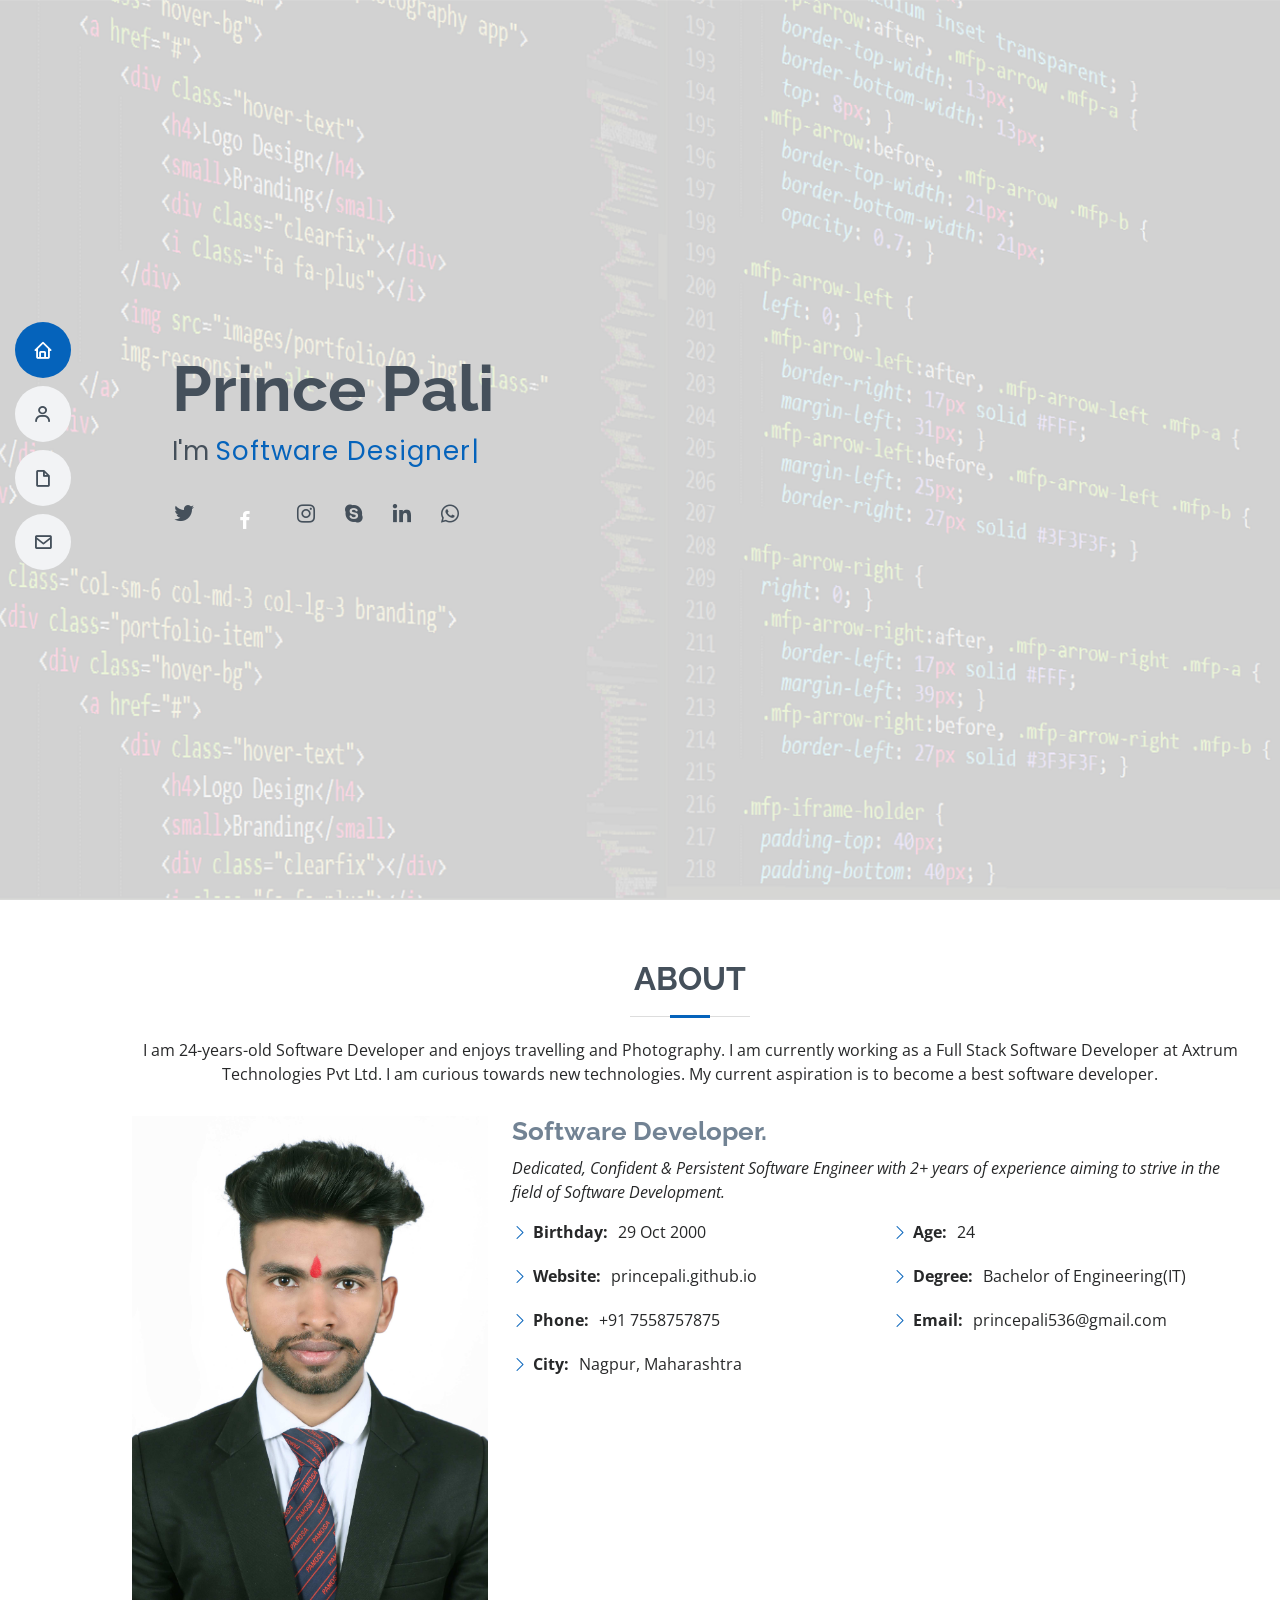
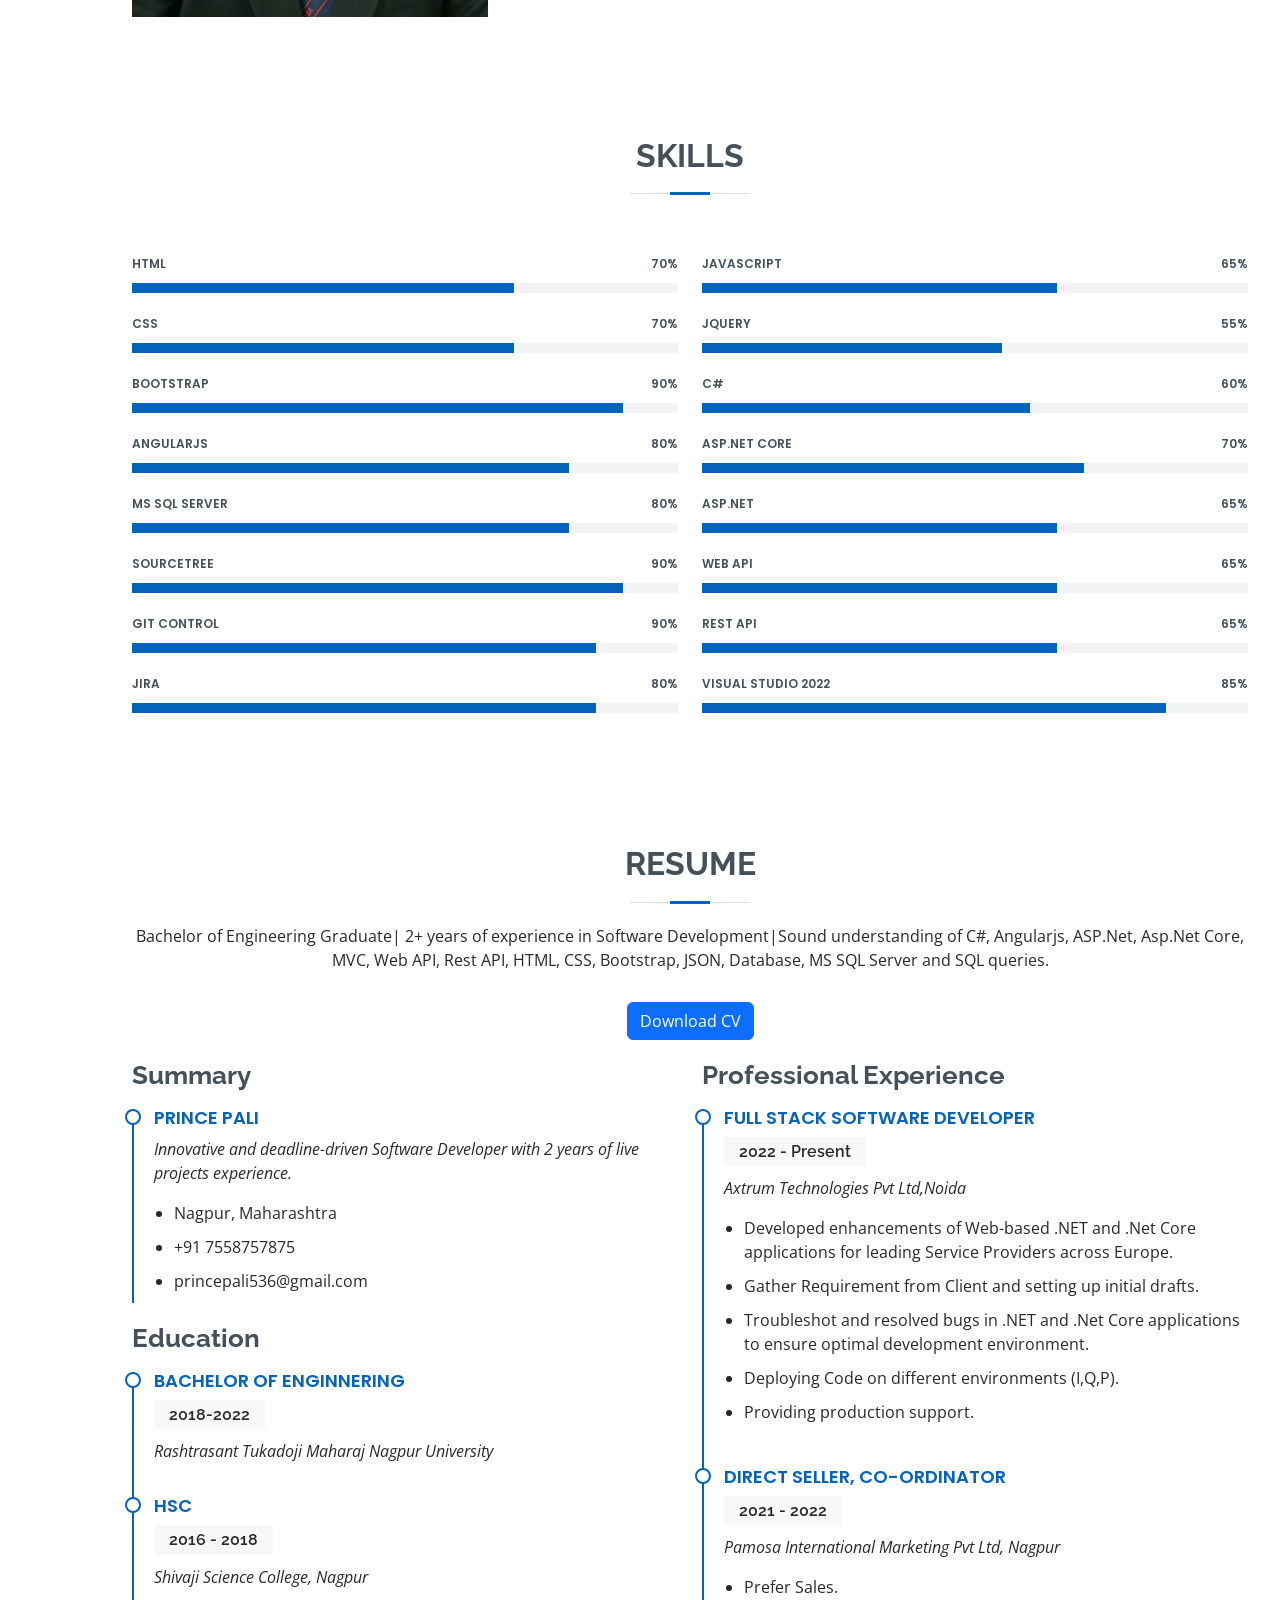
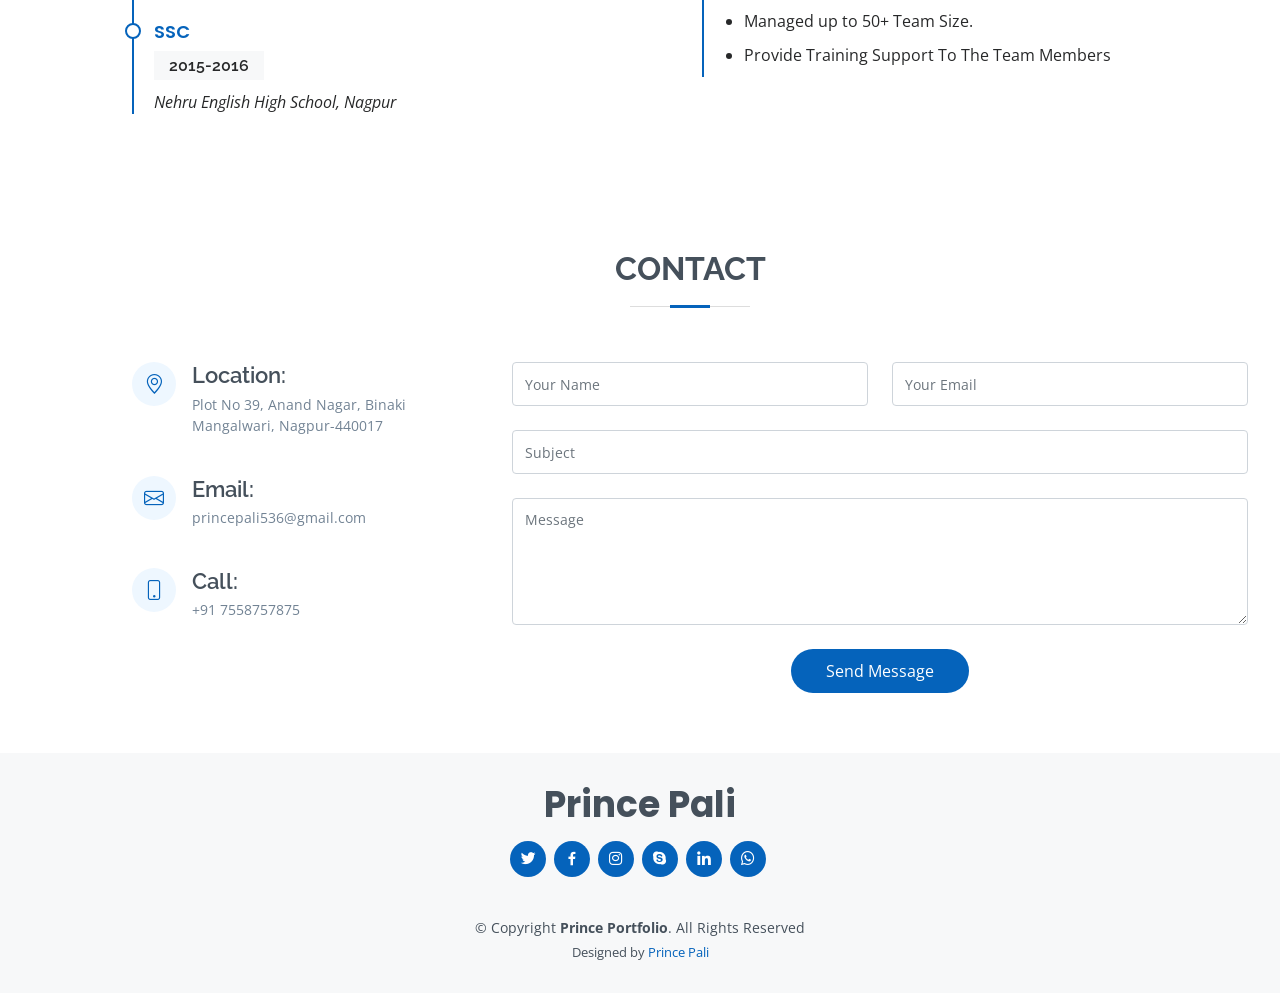
==== index.html @ a2eb0b5e "year" ====
<!DOCTYPE html>
<html lang="en">

<head>
    <meta charset="utf-8">
    <meta content="width=device-width, initial-scale=1.0" name="viewport">

    <title>Prince Portfolio</title>
    <meta content="" name="description">
    <meta content="" name="keywords">

    <!-- Favicons -->
    <link href="assets/img/favicon.png" rel="icon">
    <link href="assets/img/apple-touch-icon.png" rel="apple-touch-icon">

    <!-- Google Fonts -->
    <link href="https://fonts.googleapis.com/css?family=Open+Sans:300,300i,400,400i,600,600i,700,700i|Raleway:300,300i,400,400i,500,500i,600,600i,700,700i|Poppins:300,300i,400,400i,500,500i,600,600i,700,700i" rel="stylesheet">

    <!-- Vendor CSS Files -->
    <link href="assets/vendor/aos/aos.css" rel="stylesheet">
    <link href="assets/vendor/bootstrap/css/bootstrap.min.css" rel="stylesheet">
    <link href="assets/vendor/bootstrap-icons/bootstrap-icons.css" rel="stylesheet">
    <link href="assets/vendor/boxicons/css/boxicons.min.css" rel="stylesheet">
    <link href="assets/vendor/glightbox/css/glightbox.min.css" rel="stylesheet">
    <link href="assets/vendor/swiper/swiper-bundle.min.css" rel="stylesheet">

    <!-- Template Main CSS File -->
    <link href="assets/css/style.css" rel="stylesheet">

    <!-- =======================================================
    * Template Name: MyResume
    * Updated: Mar 10 2023 with Bootstrap v5.2.3
    * Template URL: https://bootstrapmade.com/free-html-bootstrap-template-my-resume/
    * Author: BootstrapMade.com
    * License: https://bootstrapmade.com/license/
    ======================================================== -->
</head>

<body>

    <!-- ======= Mobile nav toggle button ======= -->
    <!-- <button type="button" class="mobile-nav-toggle d-xl-none"><i class="bi bi-list mobile-nav-toggle"></i></button> -->
    <i class="bi bi-list mobile-nav-toggle d-lg-none"></i>
    <!-- ======= Header ======= -->
    <header id="header" class="d-flex flex-column justify-content-center">

        <nav id="navbar" class="navbar nav-menu">
            <ul>
                <li><a href="#hero" class="nav-link scrollto active"><i class="bx bx-home"></i> <span>Home</span></a></li>
                <li><a href="#about" class="nav-link scrollto"><i class="bx bx-user"></i> <span>About</span></a></li>
                <li><a href="#resume" class="nav-link scrollto"><i class="bx bx-file-blank"></i> <span>Resume</span></a></li>
                <li><a href="#contact" class="nav-link scrollto"><i class="bx bx-envelope"></i> <span>Contact</span></a></li>
            </ul>
        </nav><!-- .nav-menu -->

    </header><!-- End Header -->
    <!-- ======= Hero Section ======= -->
    <section id="hero" class="d-flex flex-column justify-content-center">
        <div class="container" data-aos="zoom-in" data-aos-delay="100">
            <h1>Prince Pali</h1>
            <p>I'm <span class="typed" data-typed-items="Software Designer,Software Developer,Full Stack Dotnet Developer,Dotnet Core Developer"></span></p>
            <div class="social-links">
                <a href="https://twitter.com/princepali786?lang=en" class="twitter"><i class="bx bxl-twitter"></i></a>
                <a href="https://www.facebook.com/29princepali" class="facebook btn text-white"><i class="bx bxl-facebook"></i></a>
                <a href="https://www.instagram.com/princepali786/" class="instagram"><i class="bx bxl-instagram"></i></a>
                <a href="https://join.skype.com/invite/se374NVGyOfb" class="google-plus"><i class="bx bxl-skype"></i></a>
                <a href="https://www.linkedin.com/in/princepali/?originalSubdomain=in" class="linkedin"><i class="bx bxl-linkedin"></i></a>
                <a href="https://wa.link/zz7b7y" class="whatsapp"><i class="bx bxl-whatsapp"></i></a>
            </div>
        </div>
    </section><!-- End Hero -->

    <main id="main">

        <!-- ======= About Section ======= -->
        <section id="about" class="about">
            <div class="container" data-aos="fade-up">

                <div class="section-title">
                    <h2>About</h2>
                    <p>
                        I am 24-years-old Software Developer and enjoys travelling and Photography. I am currently working as a Full Stack Software Developer at Axtrum Technologies Pvt Ltd. I am curious towards new technologies. My current aspiration is to become a best software developer.
                    </p>
                </div>

                <div class="row">
                    <div class="col-lg-4">
                        <img src="assets/img/IMG_20220704_124208_compress43.jpg" class="img-fluid" alt="">
                    </div>
                    <div class="col-lg-8 pt-4 pt-lg-0 content">
                        <h3>Software Developer.</h3>
                        <p class="fst-italic">
                            Dedicated, Confident & Persistent Software Engineer with 2+ years of experience aiming to strive in the field of Software Development.
                        </p>
                        <div class="row">
                            <div class="col-lg-6">
                                <ul>
                                    <li><i class="bi bi-chevron-right"></i> <strong>Birthday:</strong> <span>29 Oct 2000</span></li>
                                    <li><i class="bi bi-chevron-right"></i> <strong>Website:</strong> <span>princepali.github.io</span></li>
                                    <li><i class="bi bi-chevron-right"></i> <strong>Phone:</strong> <span>+91 7558757875</span></li>
                                    <li><i class="bi bi-chevron-right"></i> <strong>City:</strong> <span>Nagpur, Maharashtra</span></li>
                                </ul>
                            </div>
                            <div class="col-lg-6">
                                <ul>
                                    <li><i class="bi bi-chevron-right"></i> <strong>Age:</strong> <span>24</span></li>
                                    <li><i class="bi bi-chevron-right"></i> <strong>Degree:</strong> <span>Bachelor of Engineering(IT)</span></li>
                                    <li><i class="bi bi-chevron-right"></i> <strong>Email:</strong> <span>princepali536@gmail.com</span></li>
                                </ul>
                            </div>
                        </div>
                    </div>
                </div>
            </div>
        </section><!-- End About Section -->
        <!-- ======= Skills Section ======= -->
        <section id="skills" class="skills section-bg">
            <div class="container" data-aos="fade-up">

                <div class="section-title">
                    <h2>Skills</h2>
                </div>

                <div class="row skills-content">

                    <div class="col-lg-6">

                        <div class="progress">
                            <span class="skill">HTML <i class="val">70%</i></span>
                            <div class="progress-bar-wrap">
                                <div class="progress-bar" role="progressbar" aria-valuenow="70" aria-valuemin="0" aria-valuemax="100"></div>
                            </div>
                        </div>

                        <div class="progress">
                            <span class="skill">CSS <i class="val">70%</i></span>
                            <div class="progress-bar-wrap">
                                <div class="progress-bar" role="progressbar" aria-valuenow="70" aria-valuemin="0" aria-valuemax="100"></div>
                            </div>
                        </div>

                        <div class="progress">
                            <span class="skill">Bootstrap <i class="val">90%</i></span>
                            <div class="progress-bar-wrap">
                                <div class="progress-bar" role="progressbar" aria-valuenow="90" aria-valuemin="0" aria-valuemax="100"></div>
                            </div>
                        </div>

                        <div class="progress">
                            <span class="skill">AngularJs <i class="val">80%</i></span>
                            <div class="progress-bar-wrap">
                                <div class="progress-bar" role="progressbar" aria-valuenow="80" aria-valuemin="0" aria-valuemax="100"></div>
                            </div>
                        </div>

                        <div class="progress">
                            <span class="skill">MS SQL Server <i class="val">80%</i></span>
                            <div class="progress-bar-wrap">
                                <div class="progress-bar" role="progressbar" aria-valuenow="80" aria-valuemin="0" aria-valuemax="100"></div>
                            </div>
                        </div>

                        <div class="progress">
                            <span class="skill">SourceTree <i class="val">90%</i></span>
                            <div class="progress-bar-wrap">
                                <div class="progress-bar" role="progressbar" aria-valuenow="90" aria-valuemin="0" aria-valuemax="100"></div>
                            </div>
                        </div>

                        <div class="progress">
                            <span class="skill">Git Control <i class="val">90%</i></span>
                            <div class="progress-bar-wrap">
                                <div class="progress-bar" role="progressbar" aria-valuenow="85" aria-valuemin="0" aria-valuemax="100"></div>
                            </div>
                        </div>

                        <div class="progress">
                            <span class="skill">Jira <i class="val">80%</i></span>
                            <div class="progress-bar-wrap">
                                <div class="progress-bar" role="progressbar" aria-valuenow="85" aria-valuemin="0" aria-valuemax="100"></div>
                            </div>
                        </div>

                    </div>

                    <div class="col-lg-6">

                        <div class="progress">
                            <span class="skill">JavaScript <i class="val">65%</i></span>
                            <div class="progress-bar-wrap">
                                <div class="progress-bar" role="progressbar" aria-valuenow="65" aria-valuemin="0" aria-valuemax="100"></div>
                            </div>
                        </div>

                        <div class="progress">
                            <span class="skill">Jquery <i class="val">55%</i></span>
                            <div class="progress-bar-wrap">
                                <div class="progress-bar" role="progressbar" aria-valuenow="55" aria-valuemin="0" aria-valuemax="100"></div>
                            </div>
                        </div>

                        <div class="progress">
                            <span class="skill">C#<i class="val">60%</i></span>
                            <div class="progress-bar-wrap">
                                <div class="progress-bar" role="progressbar" aria-valuenow="60" aria-valuemin="0" aria-valuemax="100"></div>
                            </div>
                        </div>

                        <div class="progress">
                            <span class="skill">Asp.Net Core<i class="val">70%</i></span>
                            <div class="progress-bar-wrap">
                                <div class="progress-bar" role="progressbar" aria-valuenow="70" aria-valuemin="0" aria-valuemax="100"></div>
                            </div>
                        </div>

                        <div class="progress">
                            <span class="skill">Asp.Net <i class="val">65%</i></span>
                            <div class="progress-bar-wrap">
                                <div class="progress-bar" role="progressbar" aria-valuenow="65" aria-valuemin="0" aria-valuemax="100"></div>
                            </div>
                        </div>

                        <div class="progress">
                            <span class="skill">Web API <i class="val">65%</i></span>
                            <div class="progress-bar-wrap">
                                <div class="progress-bar" role="progressbar" aria-valuenow="65" aria-valuemin="0" aria-valuemax="100"></div>
                            </div>
                        </div>

                        <div class="progress">
                            <span class="skill">REST API <i class="val">65%</i></span>
                            <div class="progress-bar-wrap">
                                <div class="progress-bar" role="progressbar" aria-valuenow="65" aria-valuemin="0" aria-valuemax="100"></div>
                            </div>
                        </div>

                        <div class="progress">
                            <span class="skill">Visual Studio 2022 <i class="val">85%</i></span>
                            <div class="progress-bar-wrap">
                                <div class="progress-bar" role="progressbar" aria-valuenow="85" aria-valuemin="0" aria-valuemax="100"></div>
                            </div>
                        </div>

                    </div>

                </div>

            </div>
        </section><!-- End Skills Section -->
        <!-- ======= Resume Section ======= -->
        <section id="resume" class="resume">
            <div class="container" data-aos="fade-up">

                <div class="section-title">
                    <h2>Resume</h2>
                    <p>
                        Bachelor of Engineering Graduate| 2+ years of experience in Software Development|Sound understanding of C#, Angularjs, ASP.Net, Asp.Net Core, MVC, Web API, Rest API, HTML, CSS, Bootstrap, JSON, Database, MS SQL Server and SQL queries.
                    </p>
                </div>
                <div class="text-center email-form">
                    <a class="btn btn-primary content-download" href="/assets/Resume/Prince Pali Dotnet Developer 2 Years Experience 2024.docx" download>
                        Download CV
                    </a>
                </div>
                <div class="row">
                    <div class="col-lg-6">
                        <h3 class="resume-title">Summary</h3>
                        <div class="resume-item pb-0">
                            <h4>Prince Pali</h4>
                            <p><em>Innovative and deadline-driven Software Developer with 2 years of live projects experience.</em></p>
                            <ul>
                                <li>Nagpur, Maharashtra</li>
                                <li>+91 7558757875</li>
                                <li>princepali536@gmail.com</li>
                            </ul>
                        </div>

                        <h3 class="resume-title">Education</h3>
                        <div class="resume-item">
                            <h4>Bachelor of Enginnering</h4>
                            <h5>2018-2022</h5>
                            <p><em>Rashtrasant Tukadoji Maharaj Nagpur University</em></p>
                        </div>
                        <div class="resume-item">
                            <h4>HSC</h4>
                            <h5>2016 - 2018</h5>
                            <p><em>Shivaji Science College, Nagpur</em></p>
                        </div>
                        <div class="resume-item">
                            <h4>SSC</h4>
                            <h5>2015-2016</h5>
                            <p><em>Nehru English High School, Nagpur</em></p>
                        </div>
                    </div>
                    <div class="col-lg-6">
                        <h3 class="resume-title">Professional Experience</h3>
                        <div class="resume-item">
                            <h4>Full Stack Software Developer</h4>
                            <h5>2022 - Present</h5>
                            <p><em>Axtrum Technologies Pvt Ltd,Noida </em></p>
                            <ul>
                                <li>Developed enhancements of Web-based .NET and .Net Core applications for leading Service Providers across Europe.</li>
                                <li>Gather Requirement from Client and setting up initial drafts.</li>
                                <li>Troubleshot and resolved bugs in .NET and .Net Core applications to ensure optimal development environment.</li>
                                <li>Deploying Code on different environments (I,Q,P).</li>
                                <li>Providing production support.</li>
                            </ul>
                        </div>
                        <div class="resume-item">
                            <h4>Direct Seller, Co-ordinator</h4>
                            <h5>2021 - 2022</h5>
                            <p><em>Pamosa International Marketing Pvt Ltd, Nagpur</em></p>
                            <ul>
                                <li>Prefer Sales.</li>
                                <li>Managed up to 50+ Team Size.</li>
                                <li>Provide Training Support To The Team Members</li>
                            </ul>
                        </div>
                    </div>
                </div>

            </div>
        </section><!-- End Resume Section -->
        <!-- ======= Contact Section ======= -->
        <section id="contact" class="contact">
            <div class="container" data-aos="fade-up">

                <div class="section-title">
                    <h2>Contact</h2>
                </div>

                <div class="row mt-1">

                    <div class="col-lg-4">
                        <div class="info">
                            <div class="address">
                                <i class="bi bi-geo-alt"></i>
                                <h4>Location:</h4>
                                <p>Plot No 39, Anand Nagar, Binaki Mangalwari, Nagpur-440017</p>
                            </div>

                            <div class="email">
                                <i class="bi bi-envelope"></i>
                                <h4>Email:</h4>
                                <p>princepali536@gmail.com</p>
                            </div>

                            <div class="phone">
                                <i class="bi bi-phone"></i>
                                <h4>Call:</h4>
                                <p>+91 7558757875</p>
                            </div>

                        </div>

                    </div>

                    <div class="col-lg-8 mt-5 mt-lg-0">


                        <form action="https://formcarry.com/s/ZtoCKhNSGN" method="POST" class="email-form" accept-charset="UTF-8">
                            <div class="row">
                                <div class="col-md-6 form-group">
                                    <input type="text" name="name" class="form-control" id="name" placeholder="Your Name" required>
                                </div>
                                <div class="col-md-6 form-group mt-3 mt-md-0">
                                    <input type="email" class="form-control" name="email" id="email" placeholder="Your Email" required>
                                </div>
                            </div>
                            <div class="form-group mt-3">
                                <input type="text" class="form-control" name="subject" id="subject" placeholder="Subject" required>
                            </div>
                            <div class="form-group my-3">
                                <textarea class="form-control" name="message" rows="5" placeholder="Message" required></textarea>
                            </div>
                            <input type="hidden" name="_gotcha"><!-- use this to prevent spam -->
                            <div class="text-center"><button type="submit">Send Message</button></div>
                        </form>

                    </div>

                </div>

            </div>
        </section><!-- End Contact Section -->

    </main><!-- End #main -->
    <!-- ======= Footer ======= -->
    <footer id="footer">
        <div class="container">
            <h3>Prince Pali</h3>
            <div class="social-links">
                <a href="https://twitter.com/princepali786?lang=en" class="twitter"><i class="bx bxl-twitter"></i></a>
                <a href="https://www.facebook.com/29princepali" class="facebook"><i class="bx bxl-facebook"></i></a>
                <a href="https://www.instagram.com/princepali786/" class="instagram"><i class="bx bxl-instagram"></i></a>
                <a href="https://join.skype.com/invite/se374NVGyOfb" class="google-plus"><i class="bx bxl-skype"></i></a>
                <a href="https://www.linkedin.com/in/princepali/?originalSubdomain=in" class="linkedin"><i class="bx bxl-linkedin"></i></a>
                <a href="https://wa.link/zz7b7y" class="whatsapp"><i class="bx bxl-whatsapp"></i></a>
            </div>
            <div class="copyright">
                &copy; Copyright <strong><span>Prince Portfolio</span></strong>. All Rights Reserved
            </div>
            <div class="credits">
                <!-- All the links in the footer should remain intact. -->
                <!-- You can delete the links only if you purchased the pro version. -->
                <!-- Licensing information: [license-url] -->
                <!-- Purchase the pro version with working PHP/AJAX contact form: https://bootstrapmade.com/free-html-bootstrap-template-my-resume/ -->
                Designed by <a href="https://wa.link/zz7b7y">Prince Pali</a>
            </div>
        </div>
    </footer><!-- End Footer -->

    <div id="preloader"></div>
    <a href="#" class="back-to-top d-flex align-items-center justify-content-center"><i class="bi bi-arrow-up-short"></i></a>

    <!-- Vendor JS Files -->
    <script src="assets/vendor/purecounter/purecounter_vanilla.js"></script>
    <script src="assets/vendor/aos/aos.js"></script>
    <script src="assets/vendor/bootstrap/js/bootstrap.bundle.min.js"></script>
    <script src="assets/vendor/glightbox/js/glightbox.min.js"></script>
    <script src="assets/vendor/isotope-layout/isotope.pkgd.min.js"></script>
    <script src="assets/vendor/swiper/swiper-bundle.min.js"></script>
    <script src="assets/vendor/typed.js/typed.min.js"></script>
    <script src="assets/vendor/waypoints/noframework.waypoints.js"></script>
    <script src="assets/vendor/php-email-form/validate.js"></script>

    <!-- Template Main JS File -->
    <script src="assets/js/main.js"></script>

</body>

</html>
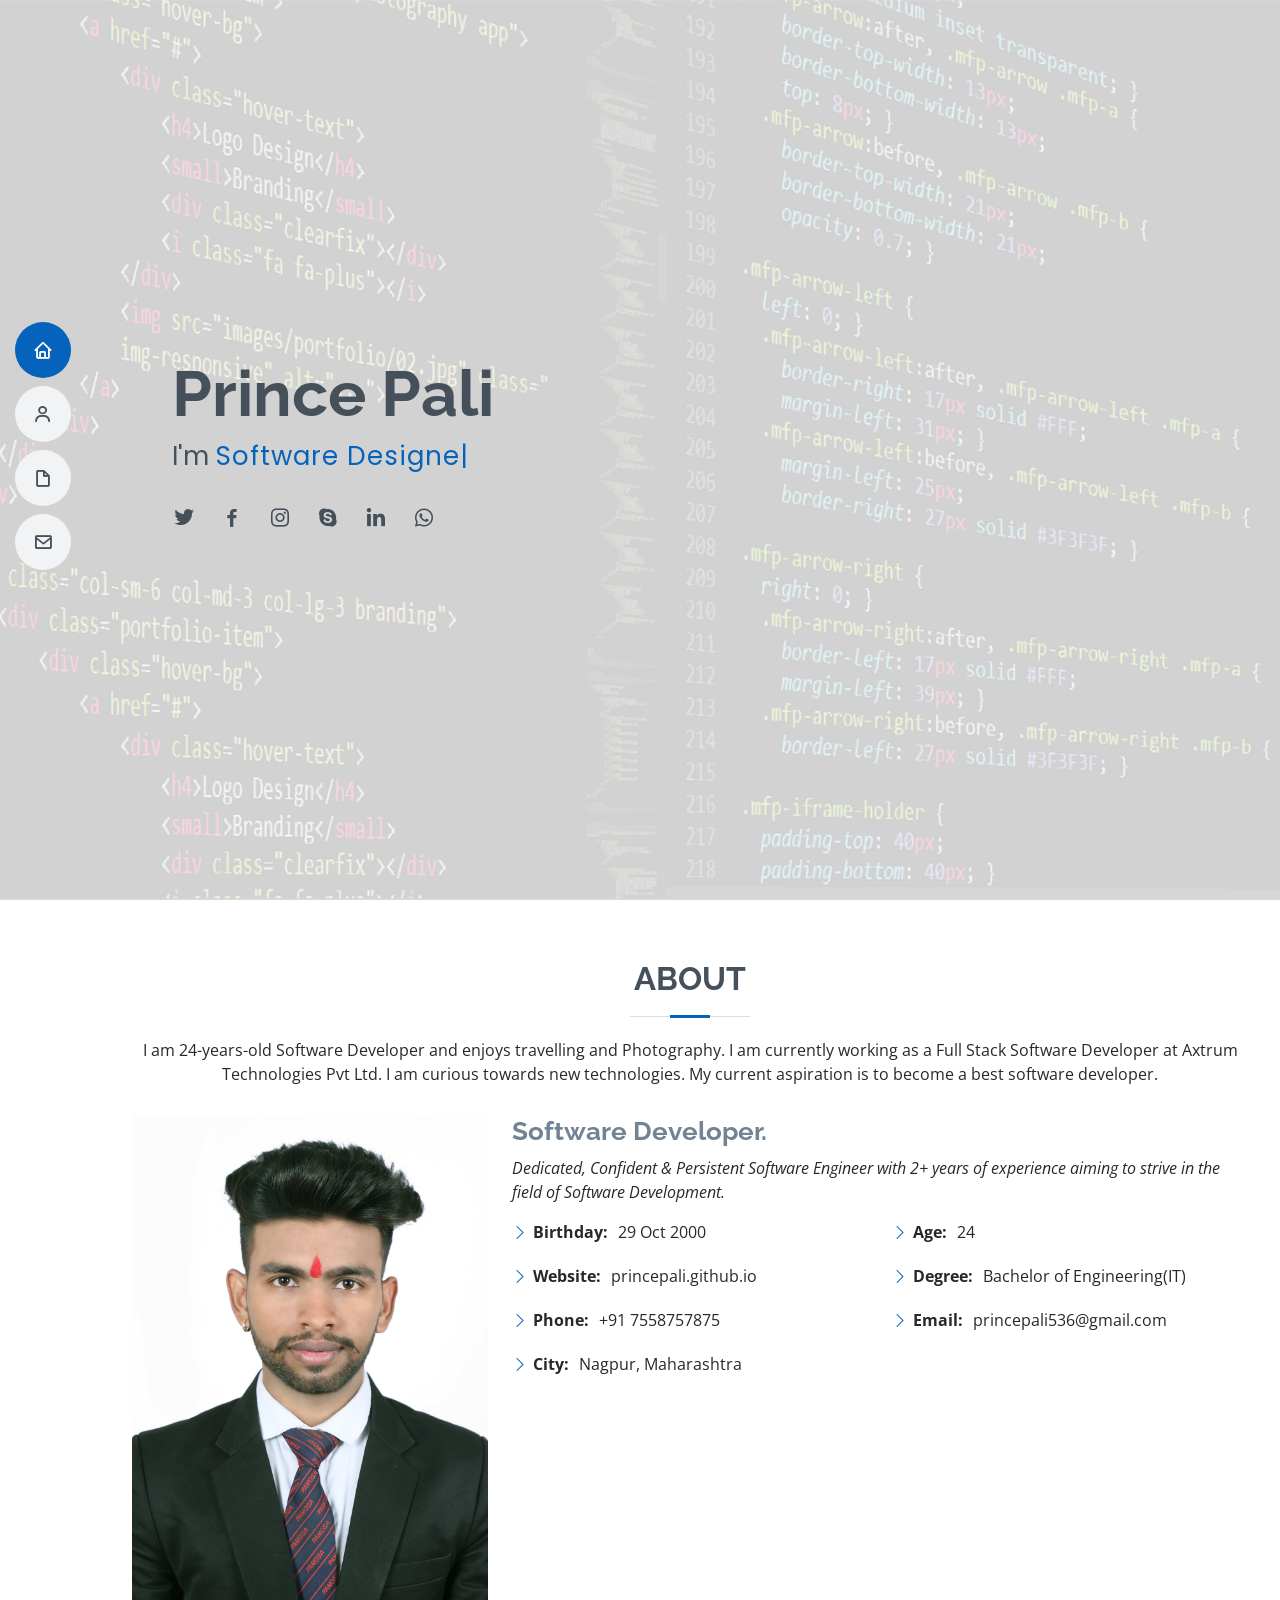
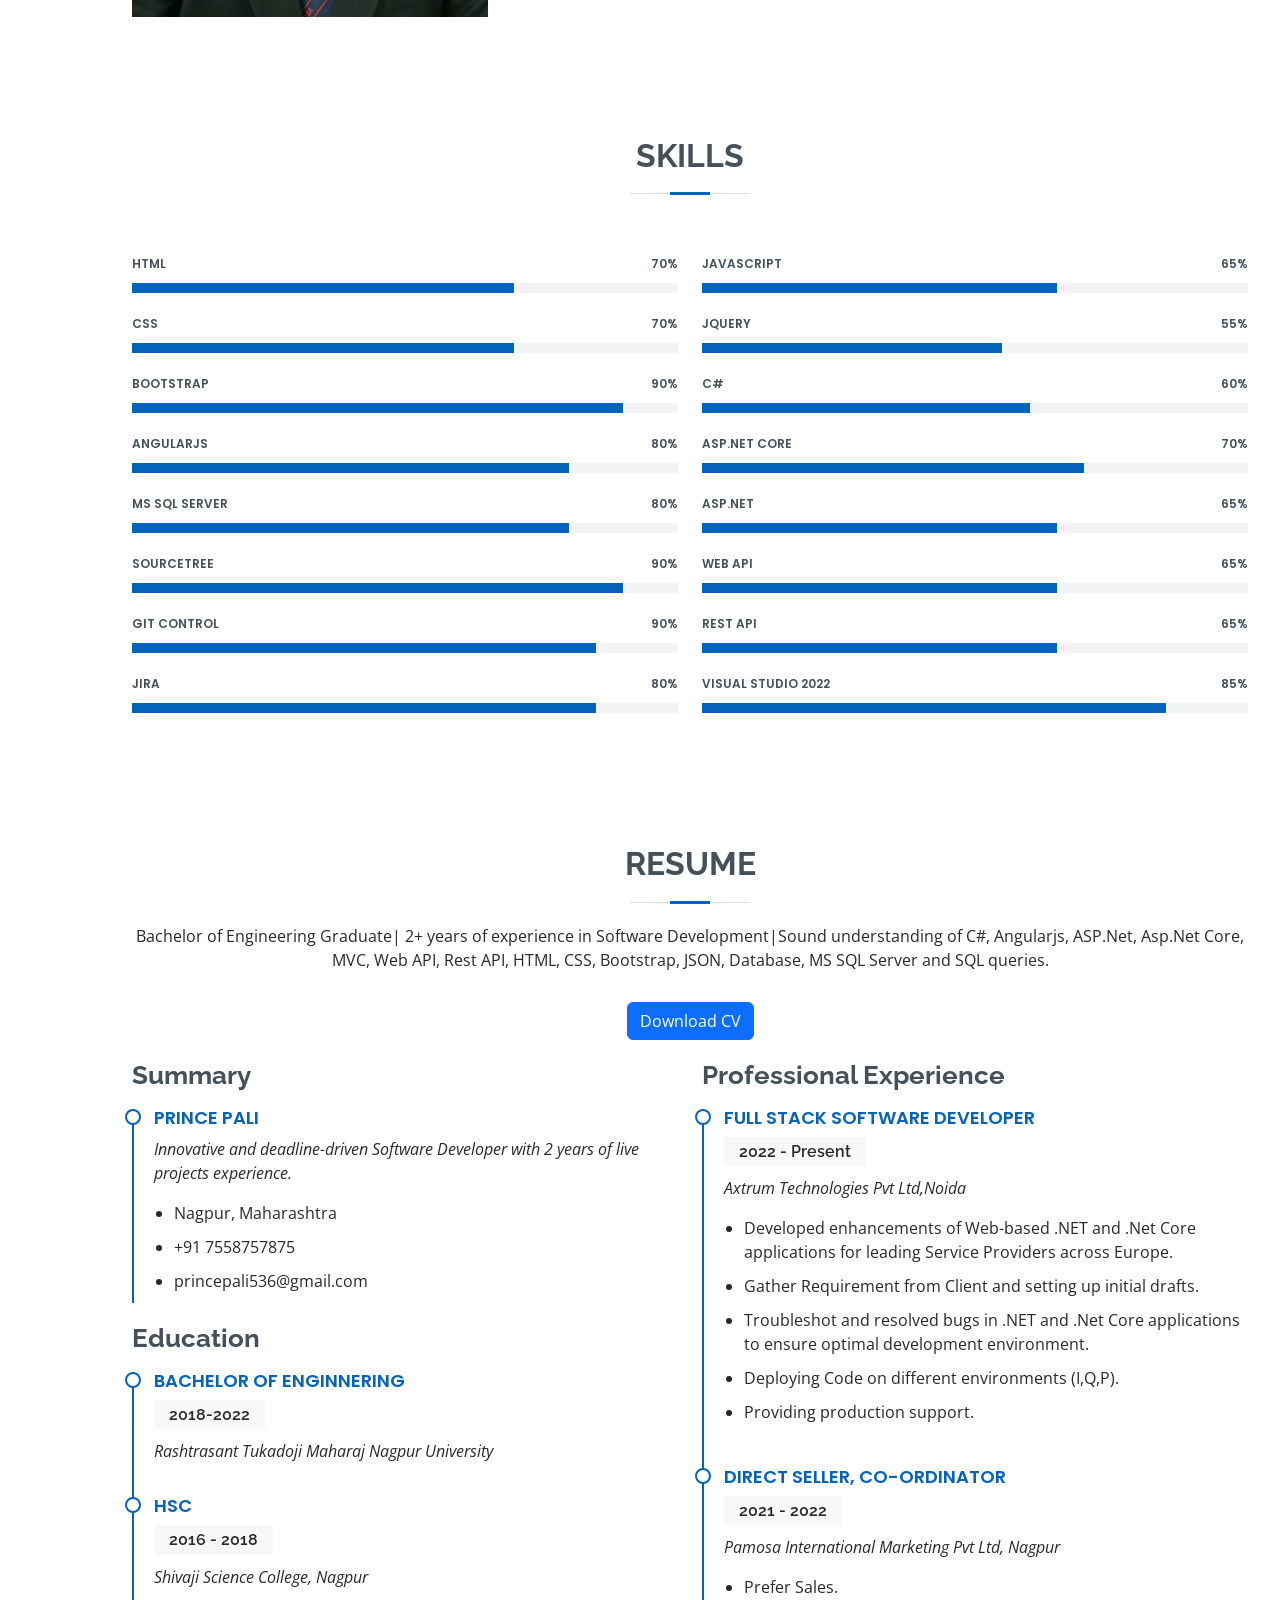
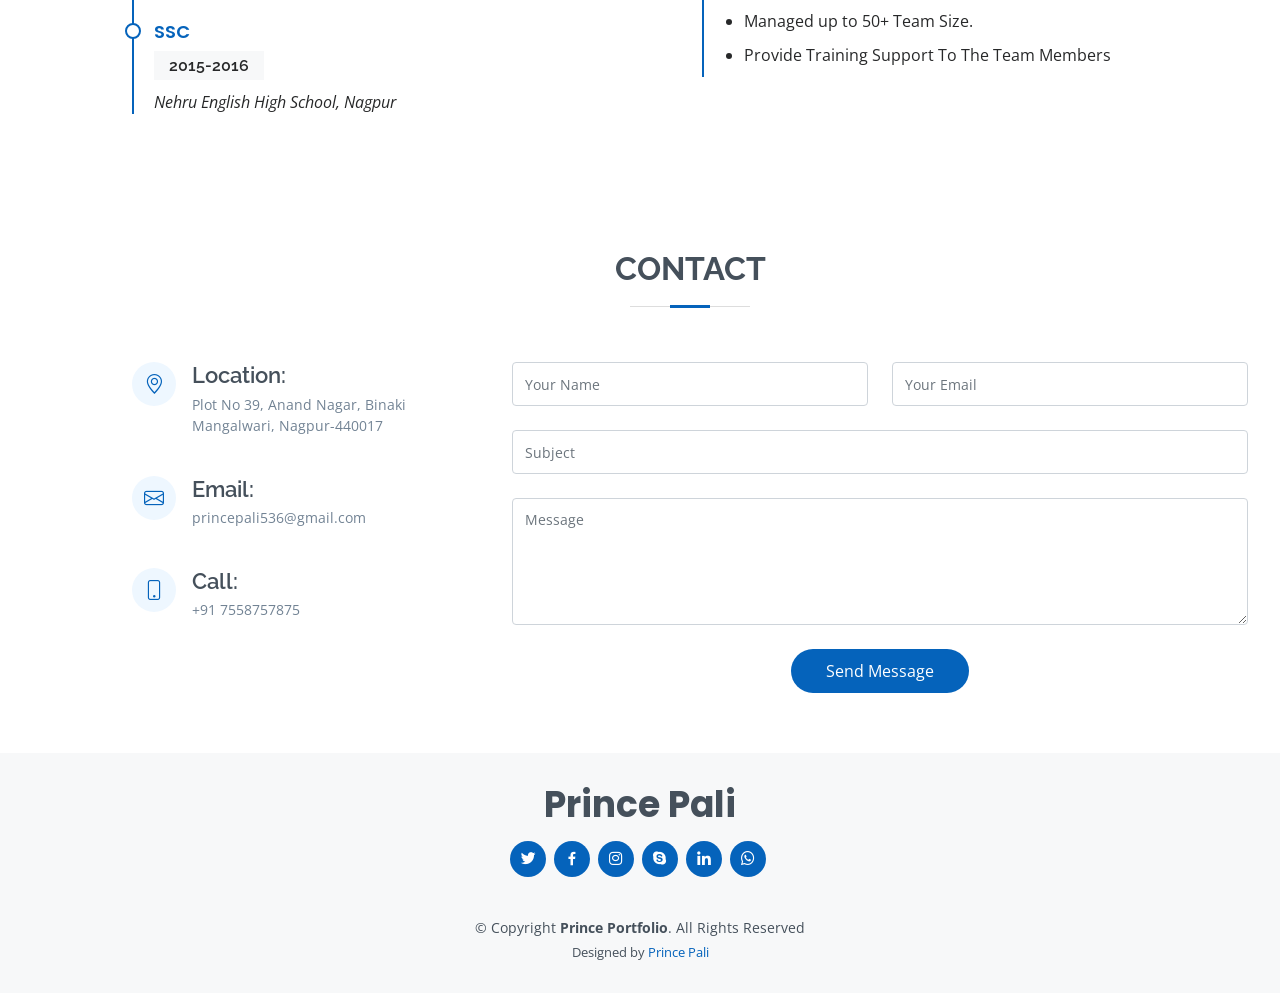
==== commit a7eddf45: "icon" ====
--- a/index.html
+++ b/index.html
@@ -61,7 +61,7 @@
             <p>I'm <span class="typed" data-typed-items="Software Designer,Software Developer,Full Stack Dotnet Developer,Dotnet Core Developer"></span></p>
             <div class="social-links">
                 <a href="https://twitter.com/princepali786?lang=en" class="twitter"><i class="bx bxl-twitter"></i></a>
-                <a href="https://www.facebook.com/29princepali" class="facebook btn text-white"><i class="bx bxl-facebook"></i></a>
+                <a href="https://www.facebook.com/29princepali" class="facebook"><i class="bx bxl-facebook"></i></a>
                 <a href="https://www.instagram.com/princepali786/" class="instagram"><i class="bx bxl-instagram"></i></a>
                 <a href="https://join.skype.com/invite/se374NVGyOfb" class="google-plus"><i class="bx bxl-skype"></i></a>
                 <a href="https://www.linkedin.com/in/princepali/?originalSubdomain=in" class="linkedin"><i class="bx bxl-linkedin"></i></a>
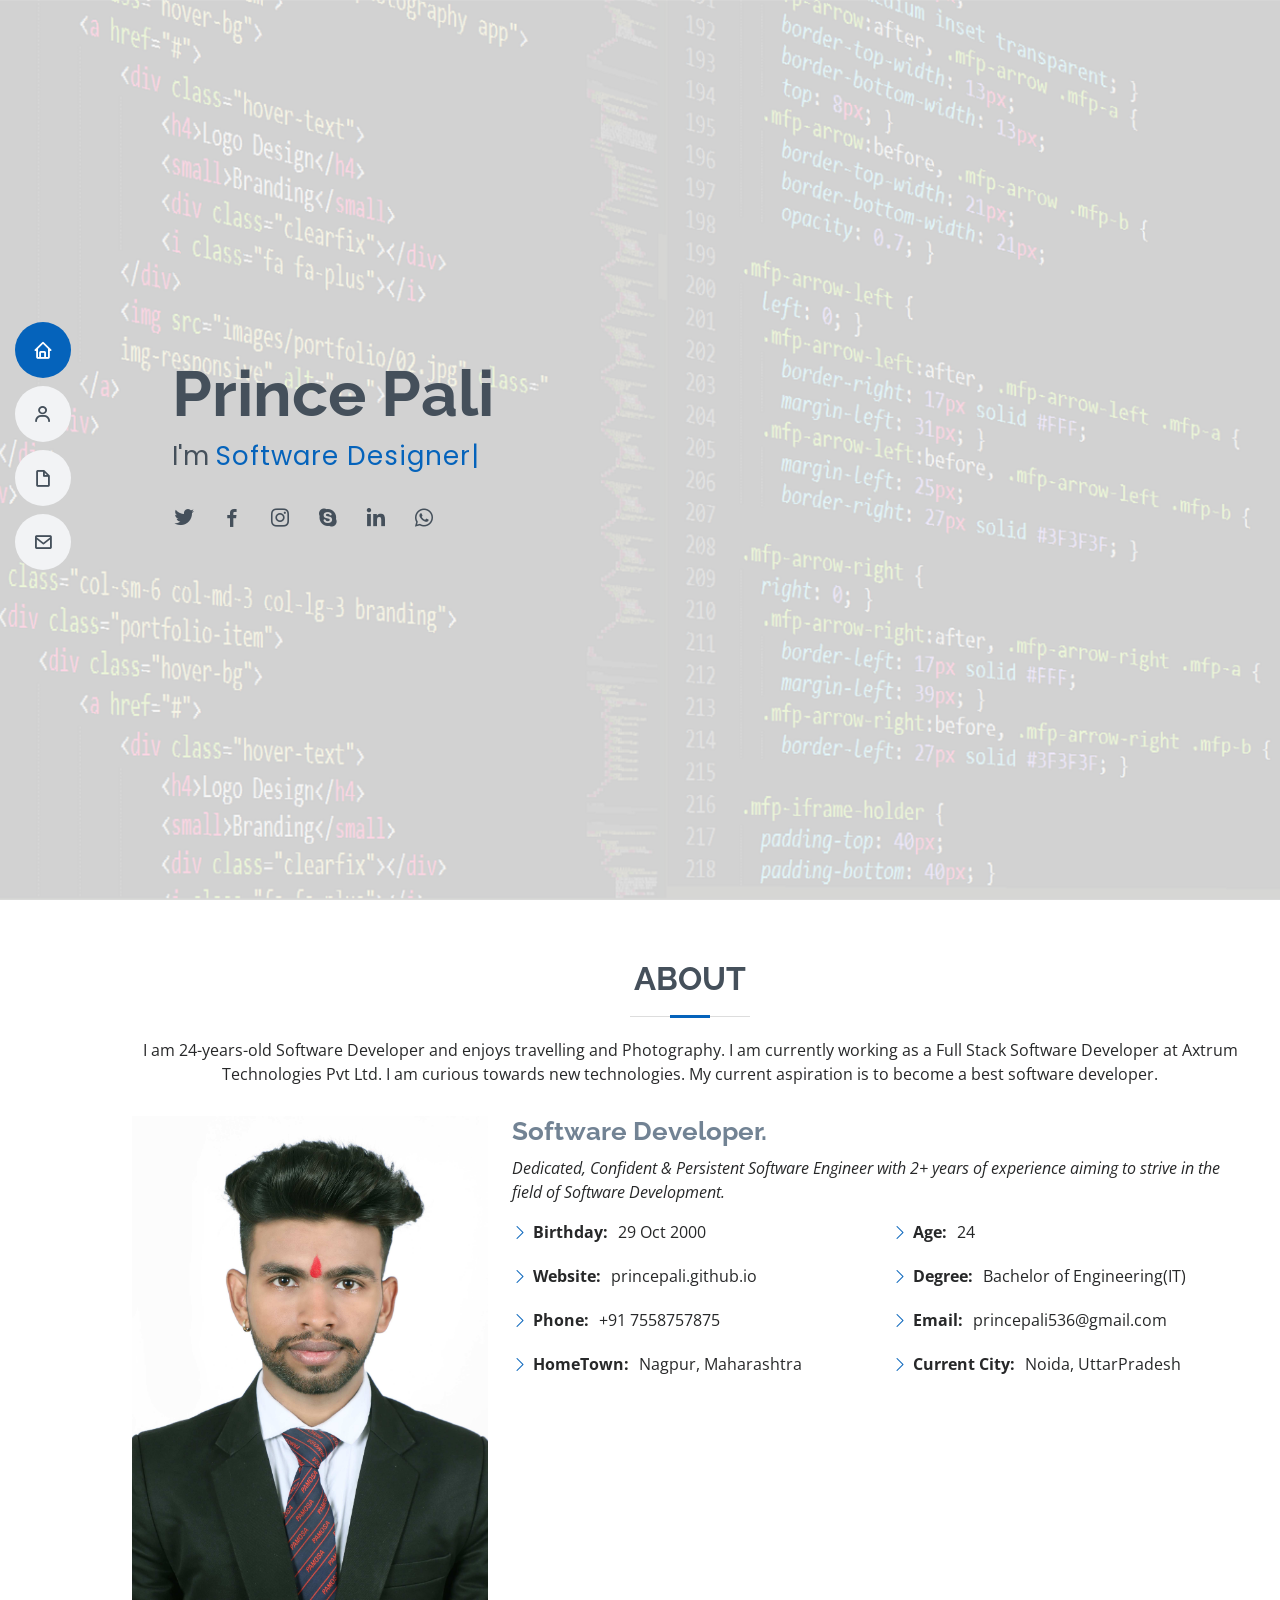
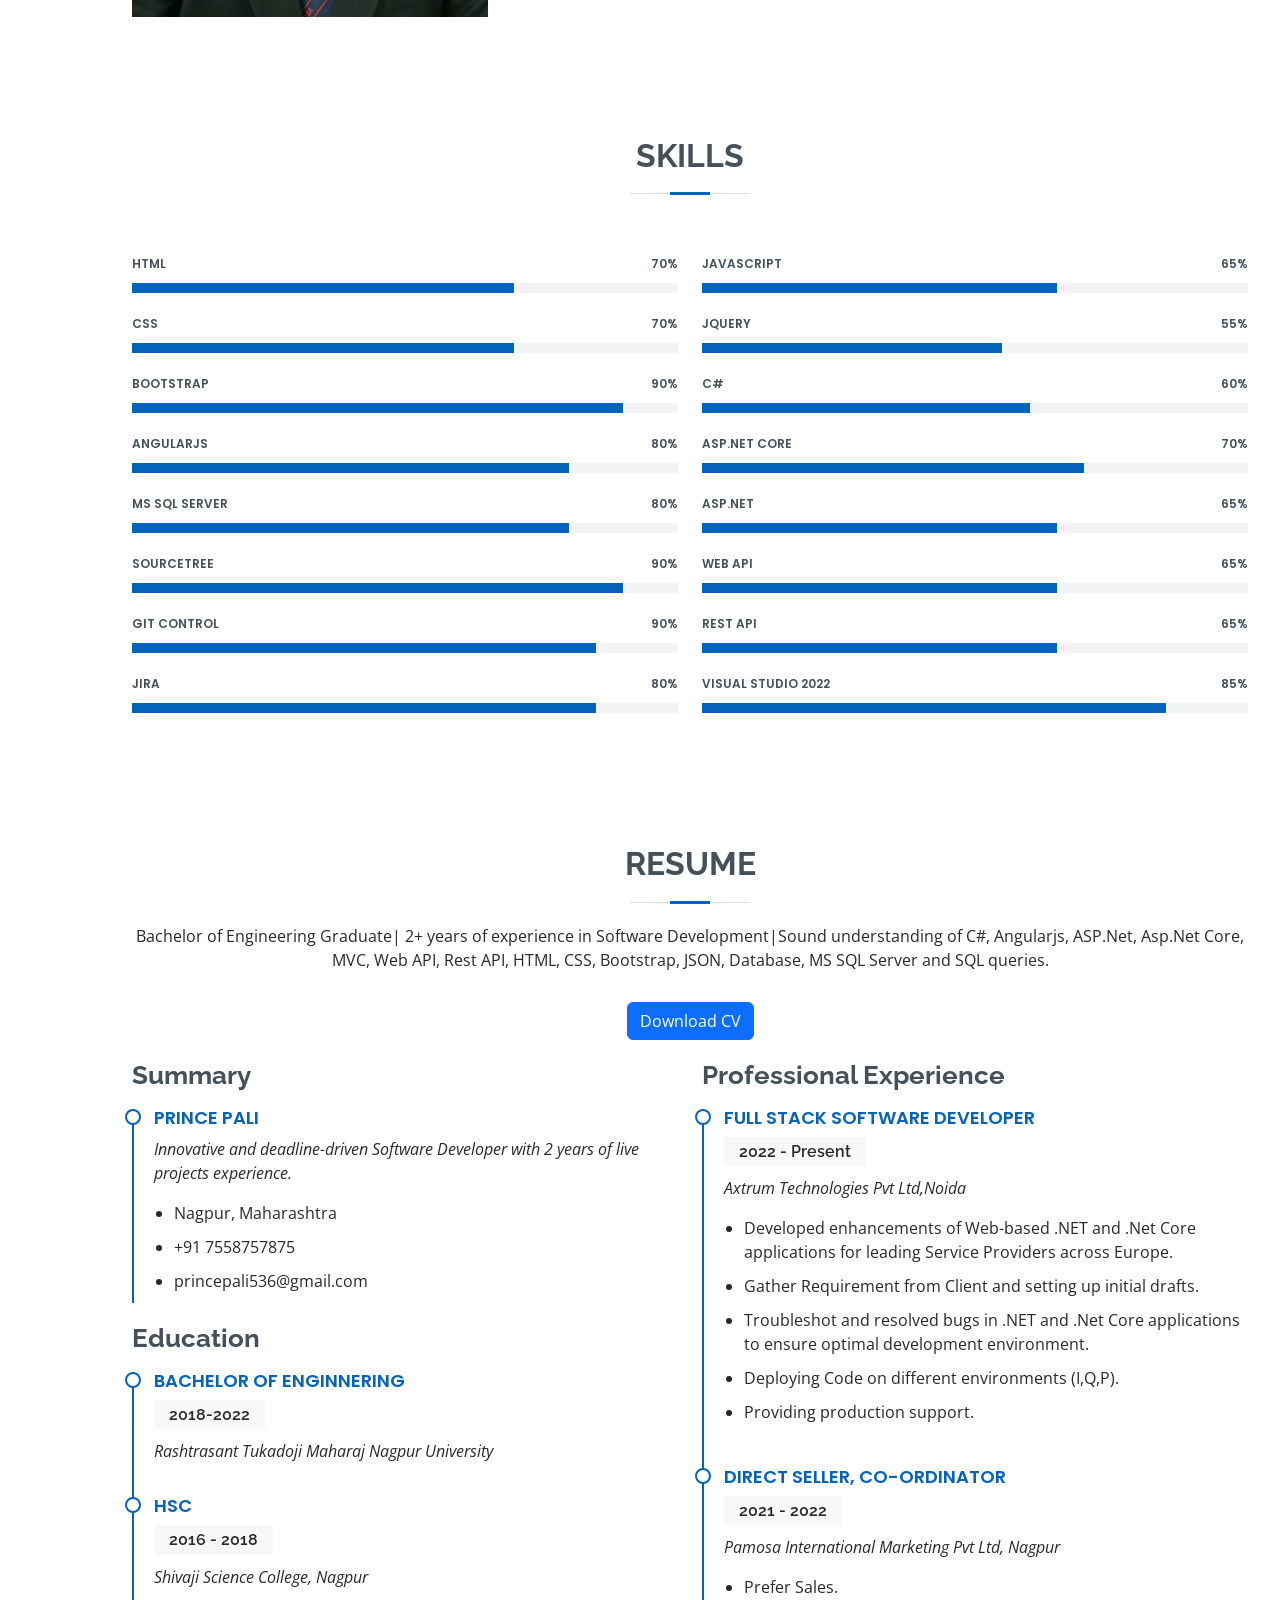
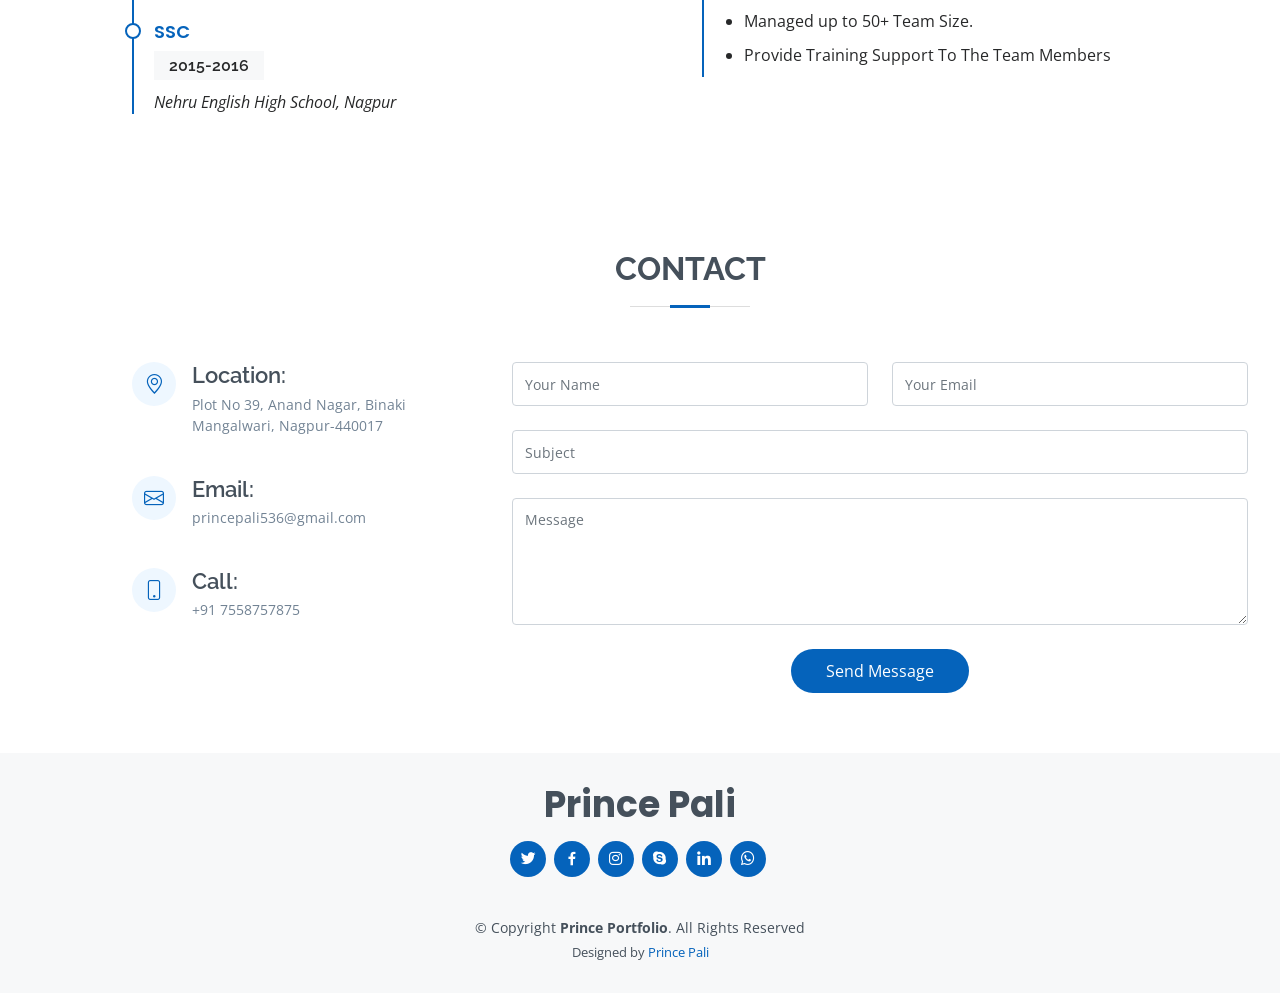
==== commit 84c3b817: "city" ====
--- a/index.html
+++ b/index.html
@@ -98,7 +98,7 @@
                                     <li><i class="bi bi-chevron-right"></i> <strong>Birthday:</strong> <span>29 Oct 2000</span></li>
                                     <li><i class="bi bi-chevron-right"></i> <strong>Website:</strong> <span>princepali.github.io</span></li>
                                     <li><i class="bi bi-chevron-right"></i> <strong>Phone:</strong> <span>+91 7558757875</span></li>
-                                    <li><i class="bi bi-chevron-right"></i> <strong>City:</strong> <span>Nagpur, Maharashtra</span></li>
+                                    <li><i class="bi bi-chevron-right"></i> <strong>HomeTown:</strong> <span>Nagpur, Maharashtra</span></li>
                                 </ul>
                             </div>
                             <div class="col-lg-6">
@@ -106,6 +106,7 @@
                                     <li><i class="bi bi-chevron-right"></i> <strong>Age:</strong> <span>24</span></li>
                                     <li><i class="bi bi-chevron-right"></i> <strong>Degree:</strong> <span>Bachelor of Engineering(IT)</span></li>
                                     <li><i class="bi bi-chevron-right"></i> <strong>Email:</strong> <span>princepali536@gmail.com</span></li>
+                                    <li><i class="bi bi-chevron-right"></i> <strong>Current City:</strong> <span>Noida, UttarPradesh</span></li>
                                 </ul>
                             </div>
                         </div>
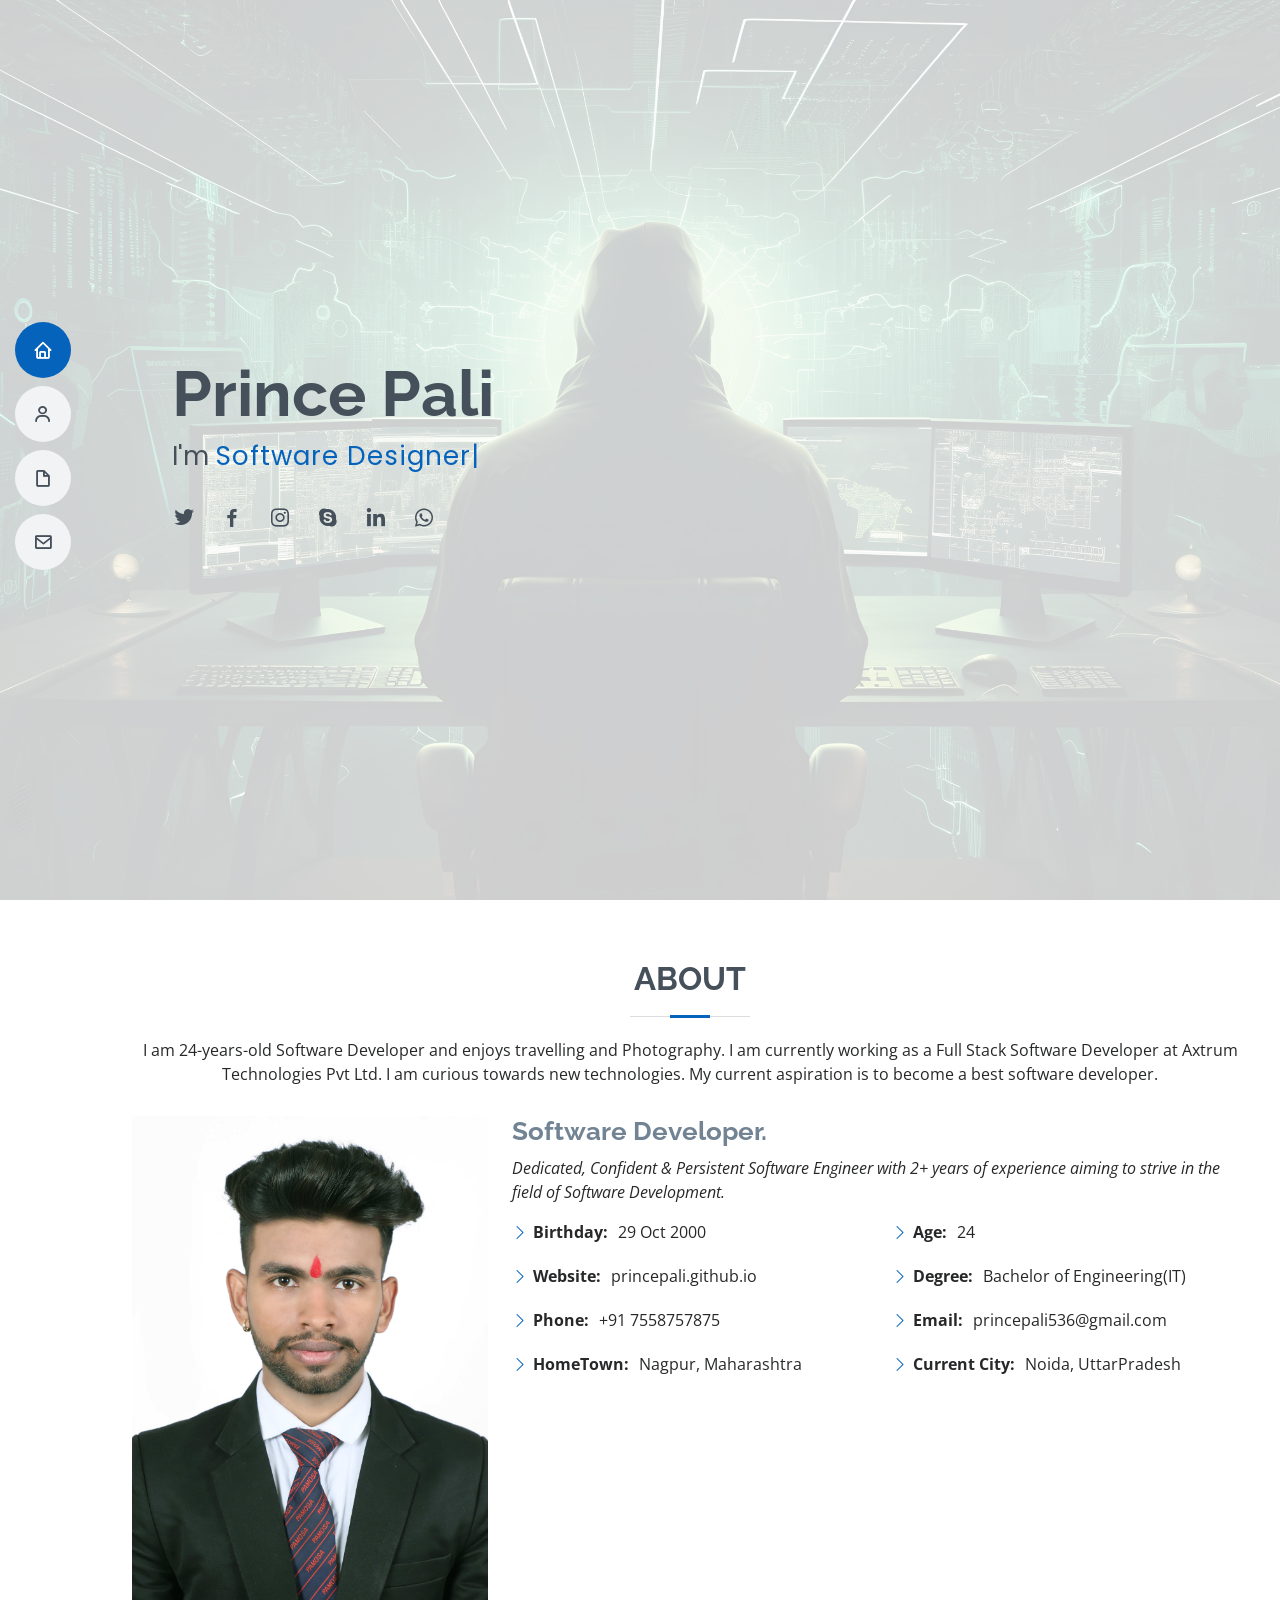
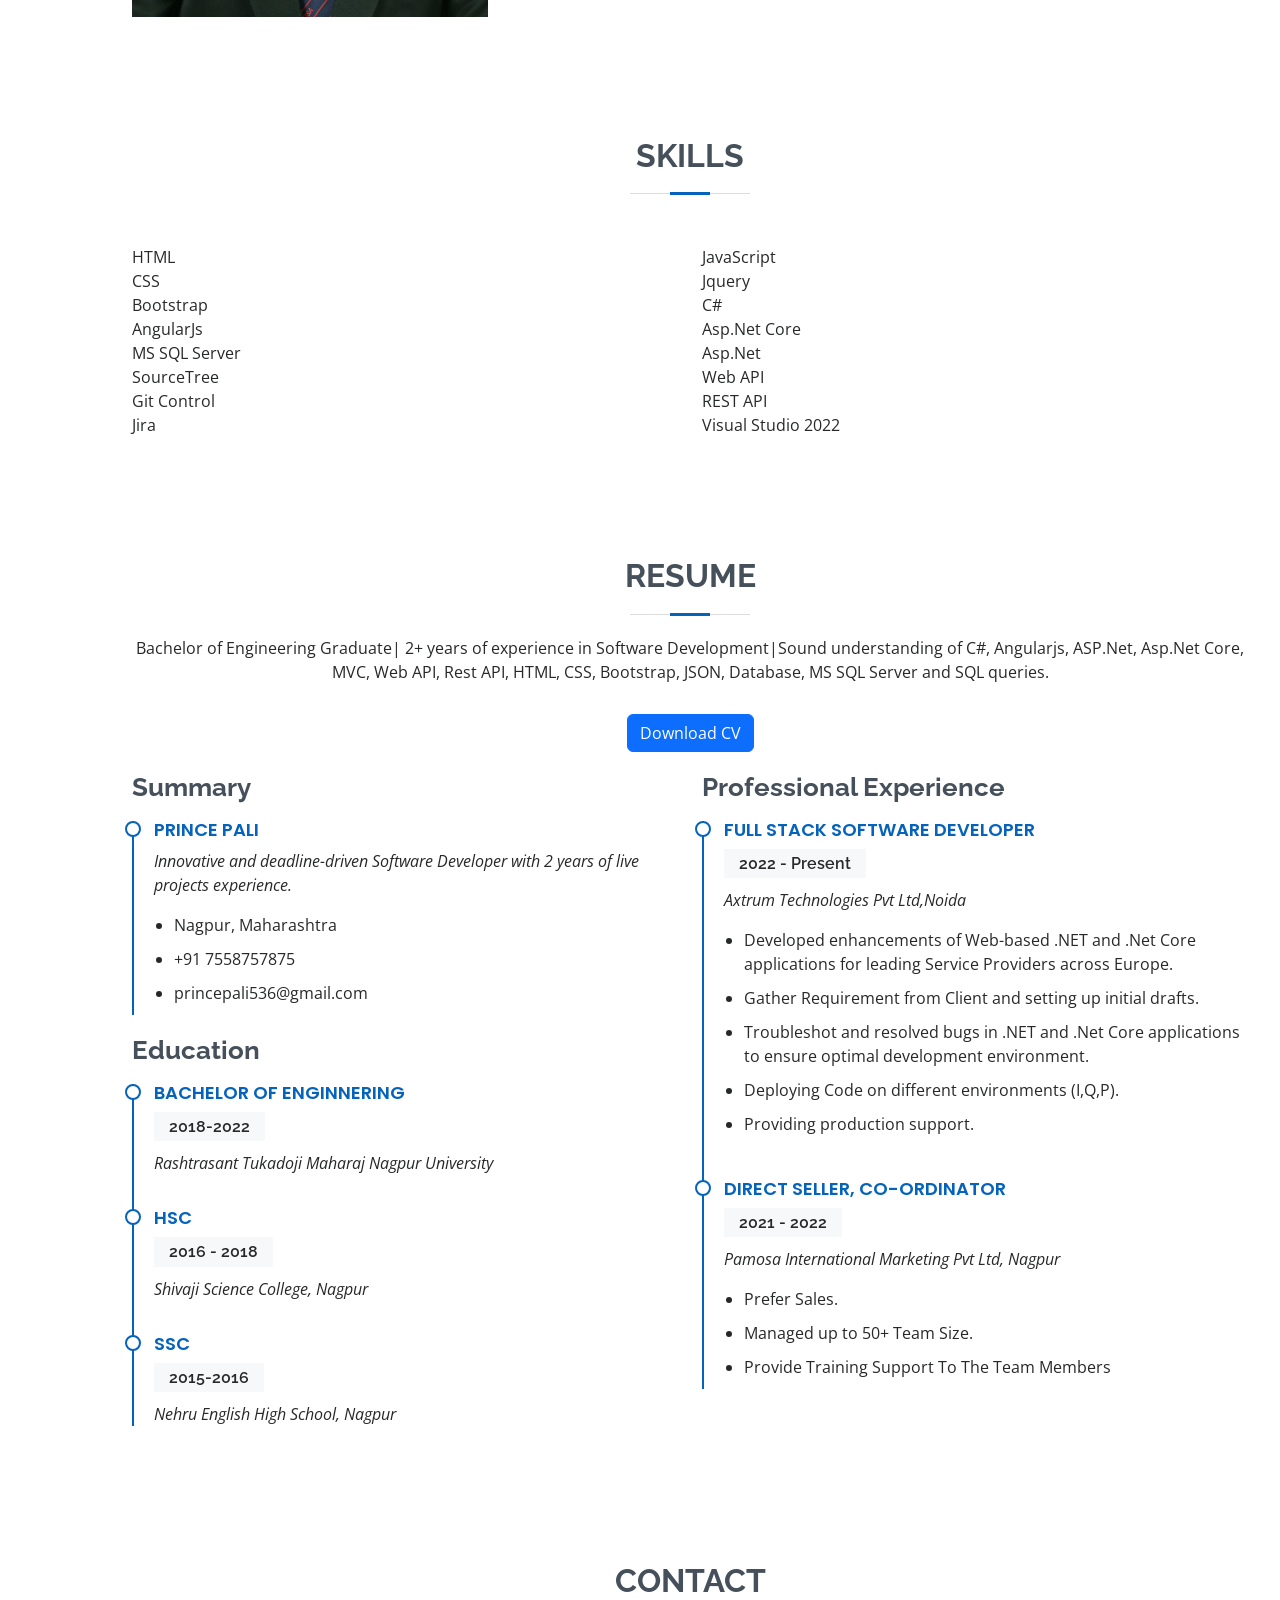
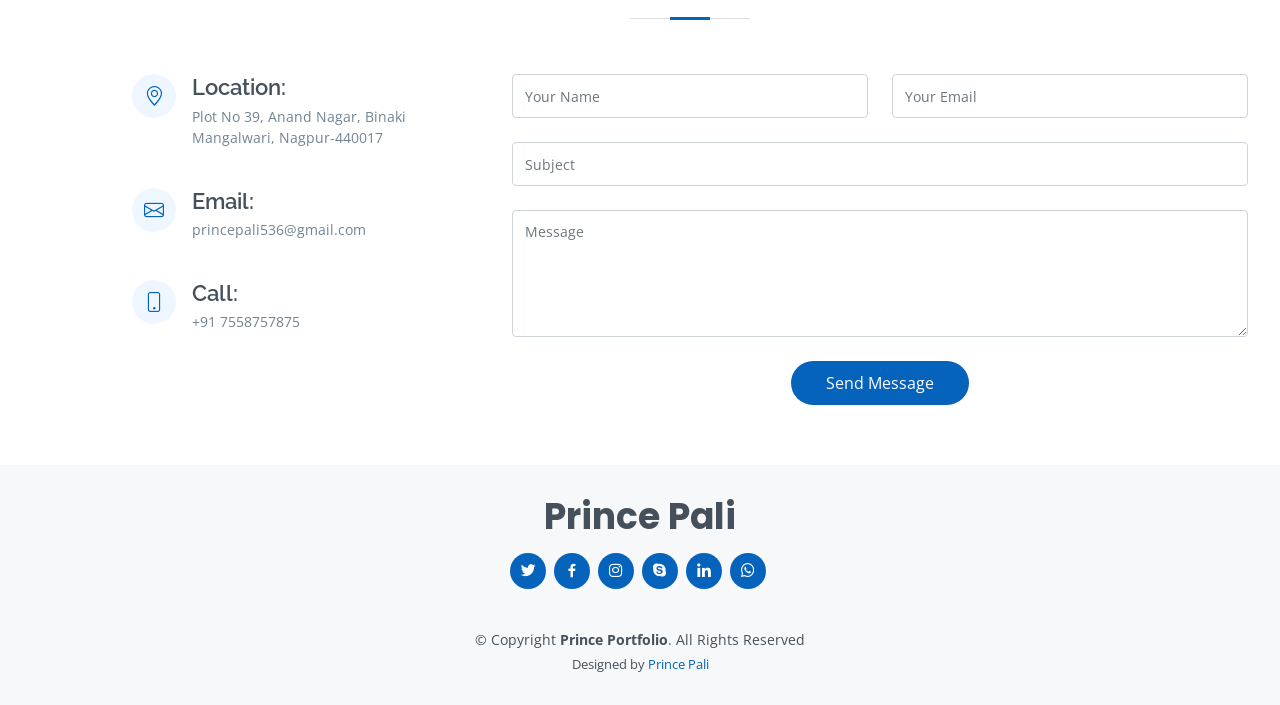
==== commit 5e8e045c: "Progress bar removed" ====
--- a/index.html
+++ b/index.html
@@ -121,131 +121,62 @@
                 <div class="section-title">
                     <h2>Skills</h2>
                 </div>
-
                 <div class="row skills-content">
-
                     <div class="col-lg-6">
-
-                        <div class="progress">
-                            <span class="skill">HTML <i class="val">70%</i></span>
-                            <div class="progress-bar-wrap">
-                                <div class="progress-bar" role="progressbar" aria-valuenow="70" aria-valuemin="0" aria-valuemax="100"></div>
-                            </div>
-                        </div>
-
-                        <div class="progress">
-                            <span class="skill">CSS <i class="val">70%</i></span>
-                            <div class="progress-bar-wrap">
-                                <div class="progress-bar" role="progressbar" aria-valuenow="70" aria-valuemin="0" aria-valuemax="100"></div>
-                            </div>
-                        </div>
-
-                        <div class="progress">
-                            <span class="skill">Bootstrap <i class="val">90%</i></span>
-                            <div class="progress-bar-wrap">
-                                <div class="progress-bar" role="progressbar" aria-valuenow="90" aria-valuemin="0" aria-valuemax="100"></div>
-                            </div>
-                        </div>
-
-                        <div class="progress">
-                            <span class="skill">AngularJs <i class="val">80%</i></span>
-                            <div class="progress-bar-wrap">
-                                <div class="progress-bar" role="progressbar" aria-valuenow="80" aria-valuemin="0" aria-valuemax="100"></div>
-                            </div>
-                        </div>
-
-                        <div class="progress">
-                            <span class="skill">MS SQL Server <i class="val">80%</i></span>
-                            <div class="progress-bar-wrap">
-                                <div class="progress-bar" role="progressbar" aria-valuenow="80" aria-valuemin="0" aria-valuemax="100"></div>
-                            </div>
-                        </div>
-
-                        <div class="progress">
-                            <span class="skill">SourceTree <i class="val">90%</i></span>
-                            <div class="progress-bar-wrap">
-                                <div class="progress-bar" role="progressbar" aria-valuenow="90" aria-valuemin="0" aria-valuemax="100"></div>
-                            </div>
-                        </div>
-
-                        <div class="progress">
-                            <span class="skill">Git Control <i class="val">90%</i></span>
-                            <div class="progress-bar-wrap">
-                                <div class="progress-bar" role="progressbar" aria-valuenow="85" aria-valuemin="0" aria-valuemax="100"></div>
-                            </div>
-                        </div>
-
-                        <div class="progress">
-                            <span class="skill">Jira <i class="val">80%</i></span>
-                            <div class="progress-bar-wrap">
-                                <div class="progress-bar" role="progressbar" aria-valuenow="85" aria-valuemin="0" aria-valuemax="100"></div>
-                            </div>
-                        </div>
-
-                    </div>
-
+                        <div>
+                            <span class="skill">HTML</span>
+                        </div>
+                        <div>
+                            <span class="skill">CSS
+                        </div>
+                        <div>
+                            <span class="skill">Bootstrap
+                        </div>
+                        <div>
+                            <span class="skill">AngularJs
+                        </div>
+                        <div>
+                            <span class="skill">MS SQL Server
+                        </div>
+
+                        <div>
+                            <span class="skill">SourceTree
+                        </div>
+                        <div>
+                            <span class="skill">Git Control
+                        </div>
+
+                        <div>
+                            <span class="skill">Jira
+                        </div>
+                    </div>
                     <div class="col-lg-6">
-
-                        <div class="progress">
-                            <span class="skill">JavaScript <i class="val">65%</i></span>
-                            <div class="progress-bar-wrap">
-                                <div class="progress-bar" role="progressbar" aria-valuenow="65" aria-valuemin="0" aria-valuemax="100"></div>
-                            </div>
-                        </div>
-
-                        <div class="progress">
-                            <span class="skill">Jquery <i class="val">55%</i></span>
-                            <div class="progress-bar-wrap">
-                                <div class="progress-bar" role="progressbar" aria-valuenow="55" aria-valuemin="0" aria-valuemax="100"></div>
-                            </div>
-                        </div>
-
-                        <div class="progress">
-                            <span class="skill">C#<i class="val">60%</i></span>
-                            <div class="progress-bar-wrap">
-                                <div class="progress-bar" role="progressbar" aria-valuenow="60" aria-valuemin="0" aria-valuemax="100"></div>
-                            </div>
-                        </div>
-
-                        <div class="progress">
-                            <span class="skill">Asp.Net Core<i class="val">70%</i></span>
-                            <div class="progress-bar-wrap">
-                                <div class="progress-bar" role="progressbar" aria-valuenow="70" aria-valuemin="0" aria-valuemax="100"></div>
-                            </div>
-                        </div>
-
-                        <div class="progress">
-                            <span class="skill">Asp.Net <i class="val">65%</i></span>
-                            <div class="progress-bar-wrap">
-                                <div class="progress-bar" role="progressbar" aria-valuenow="65" aria-valuemin="0" aria-valuemax="100"></div>
-                            </div>
-                        </div>
-
-                        <div class="progress">
-                            <span class="skill">Web API <i class="val">65%</i></span>
-                            <div class="progress-bar-wrap">
-                                <div class="progress-bar" role="progressbar" aria-valuenow="65" aria-valuemin="0" aria-valuemax="100"></div>
-                            </div>
-                        </div>
-
-                        <div class="progress">
-                            <span class="skill">REST API <i class="val">65%</i></span>
-                            <div class="progress-bar-wrap">
-                                <div class="progress-bar" role="progressbar" aria-valuenow="65" aria-valuemin="0" aria-valuemax="100"></div>
-                            </div>
-                        </div>
-
-                        <div class="progress">
-                            <span class="skill">Visual Studio 2022 <i class="val">85%</i></span>
-                            <div class="progress-bar-wrap">
-                                <div class="progress-bar" role="progressbar" aria-valuenow="85" aria-valuemin="0" aria-valuemax="100"></div>
-                            </div>
-                        </div>
-
-                    </div>
-
-                </div>
-
+                        <div>
+                            <span class="skill">JavaScript
+                        </div>
+                        <div>
+                            <span class="skill">Jquery
+                        </div>
+                        <div>
+                            <span class="skill">C#
+                        </div>
+                        <div>
+                            <span class="skill">Asp.Net Core
+                        </div>
+                        <div>
+                            <span class="skill">Asp.Net
+                        </div>
+                        <div>
+                            <span class="skill">Web API
+                        </div>
+                        <div>
+                            <span class="skill">REST API
+                        </div>
+                        <div>
+                            <span class="skill">Visual Studio 2022
+                        </div>
+                    </div>
+                </div>
             </div>
         </section><!-- End Skills Section -->
         <!-- ======= Resume Section ======= -->
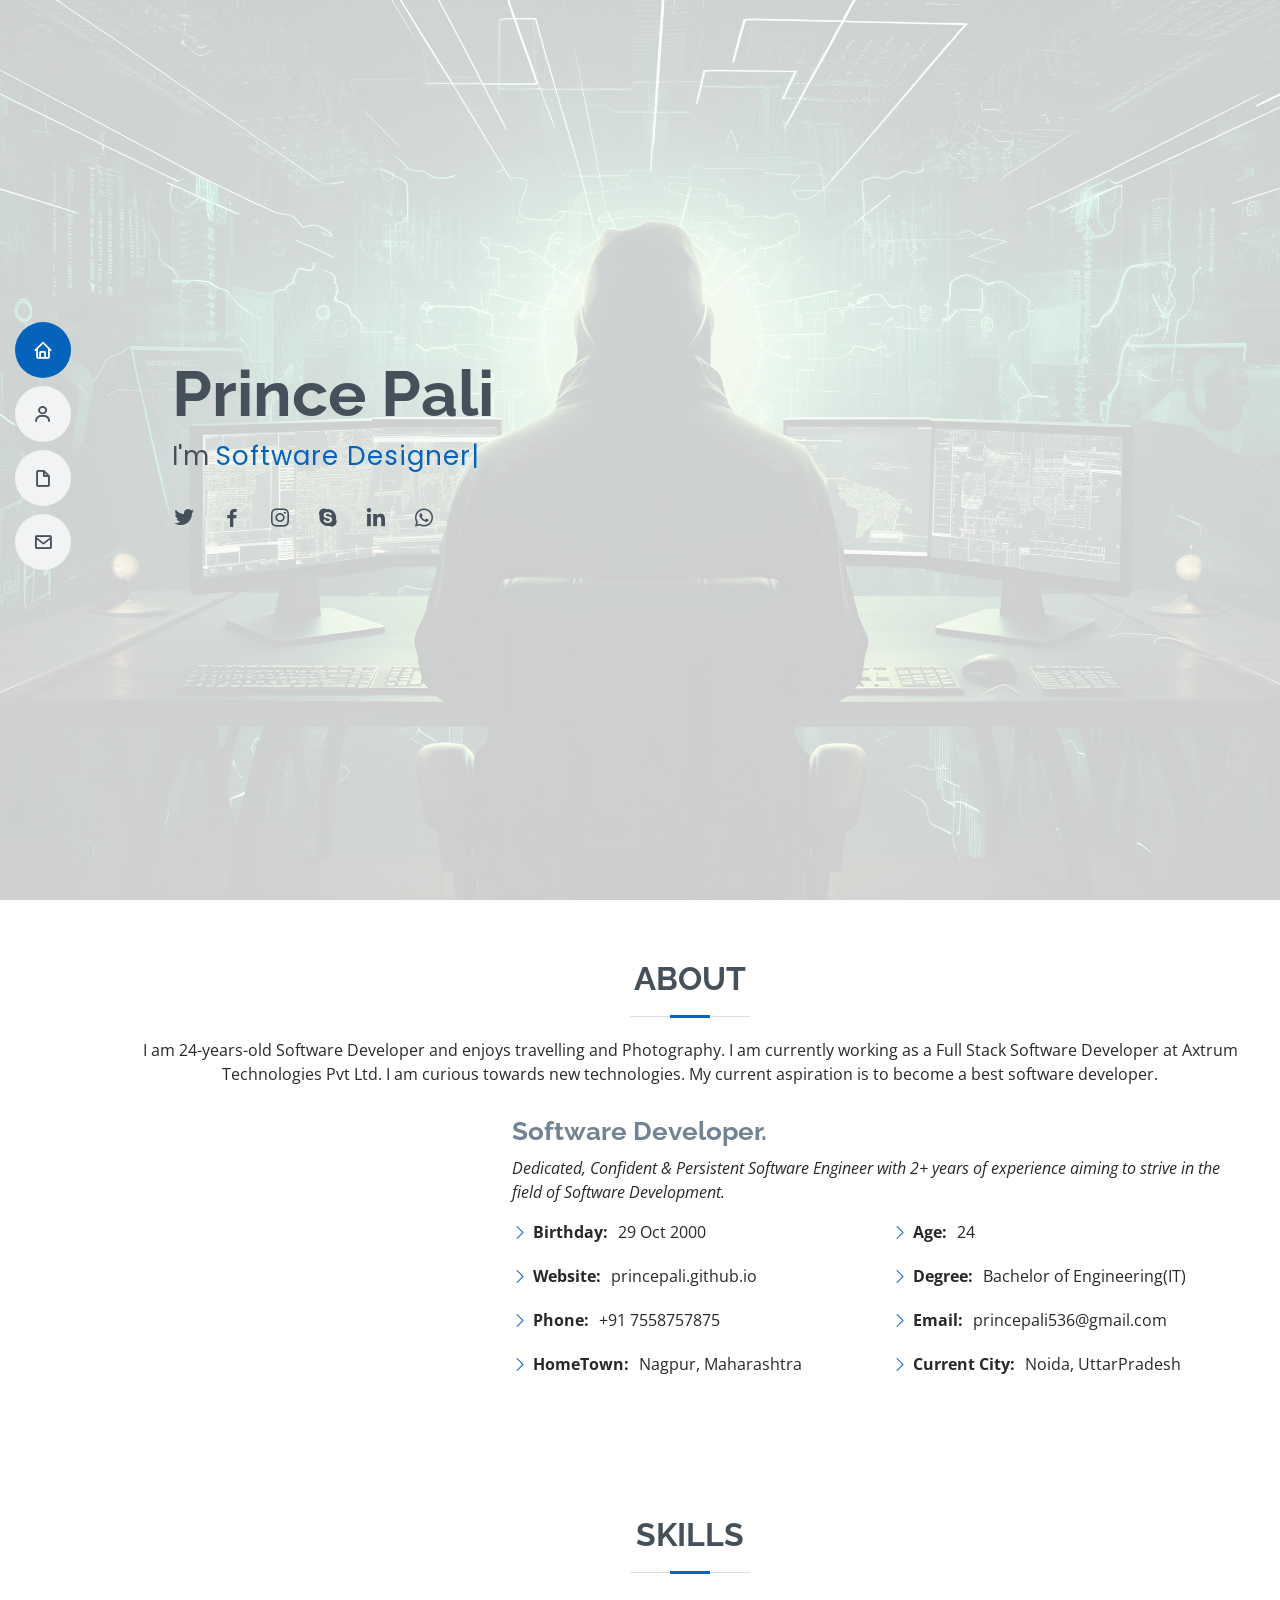
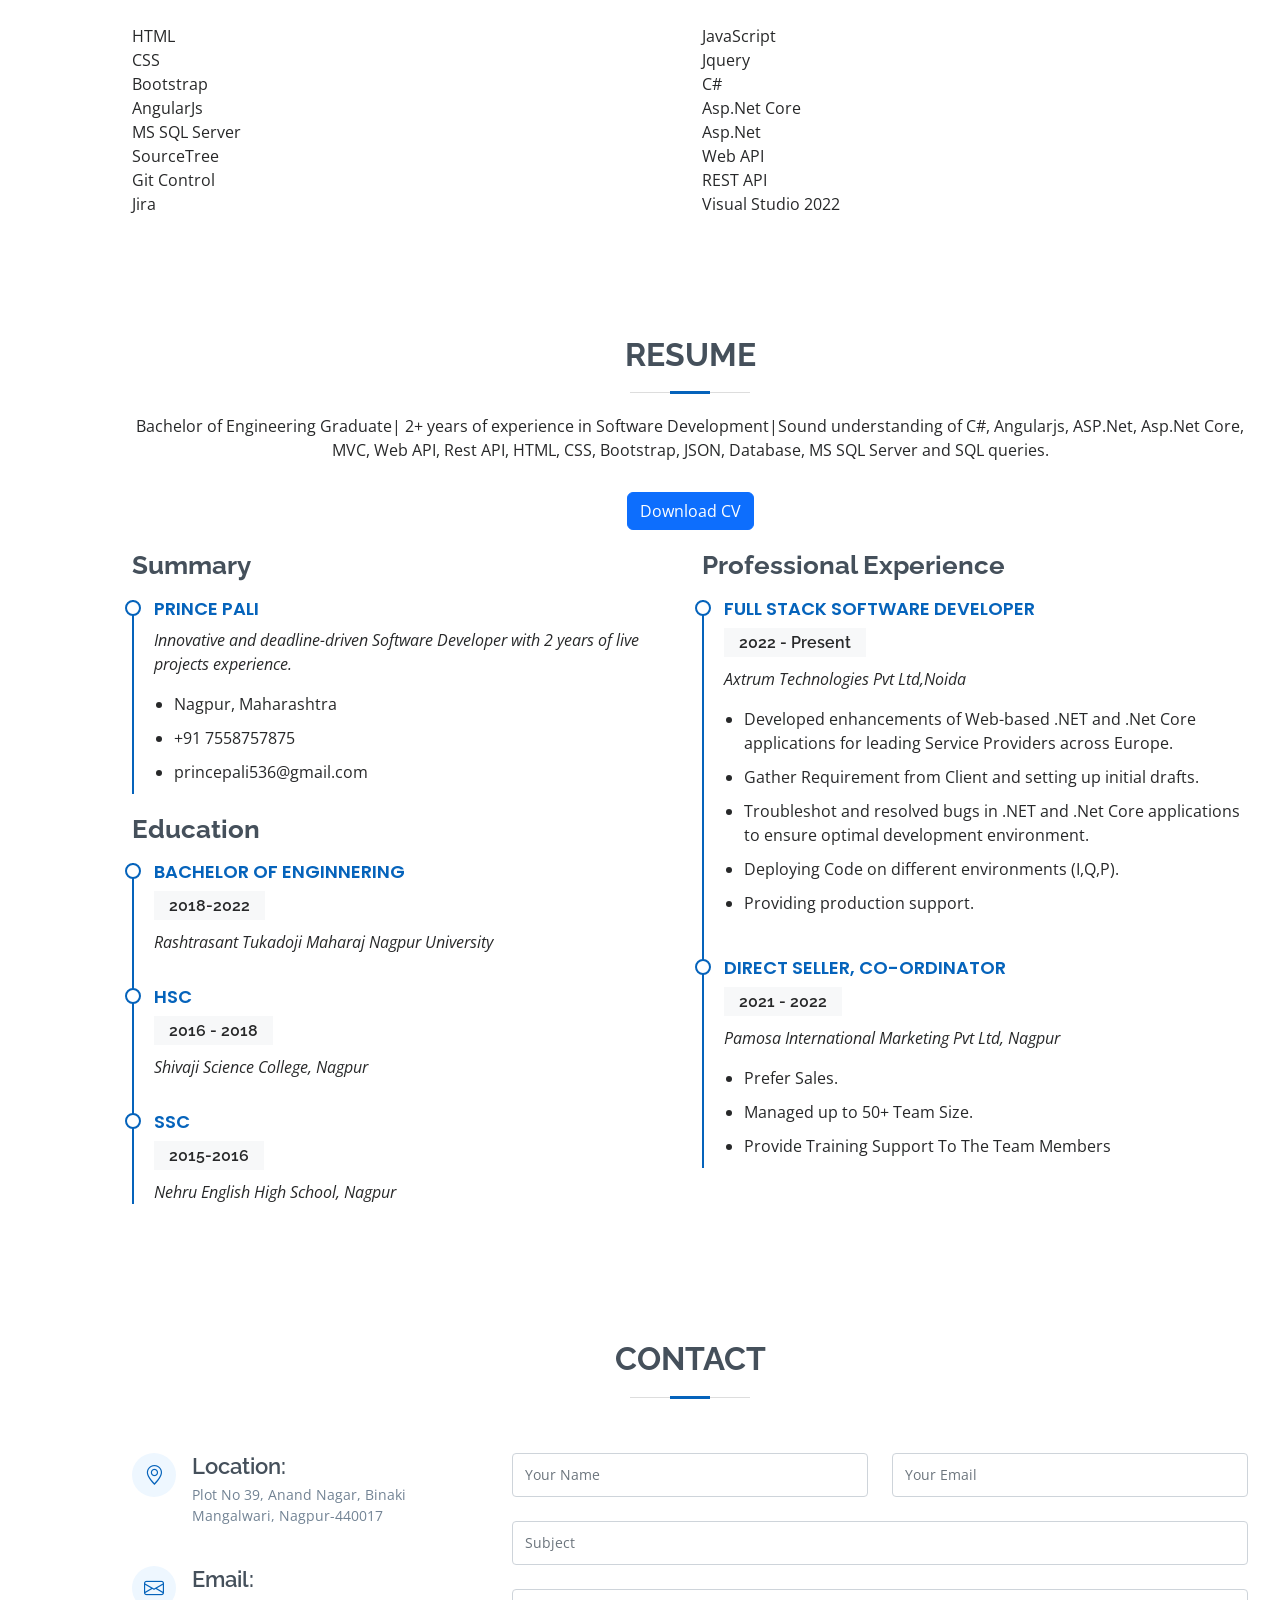
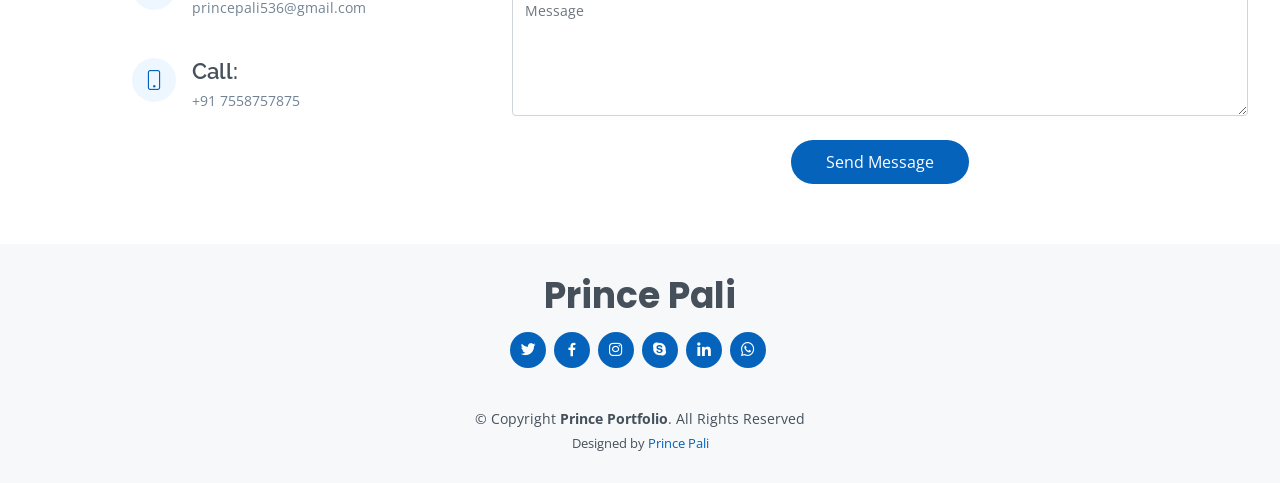
==== commit 4ef962fb: "Profile pic change in portfolio" ====
--- a/index.html
+++ b/index.html
@@ -85,7 +85,7 @@
 
                 <div class="row">
                     <div class="col-lg-4">
-                        <img src="assets/img/IMG_20220704_124208_compress43.jpg" class="img-fluid" alt="">
+                        <img src="assets/img/IMG_20240727_082449.jpg" class="img-fluid" alt="">
                     </div>
                     <div class="col-lg-8 pt-4 pt-lg-0 content">
                         <h3>Software Developer.</h3>
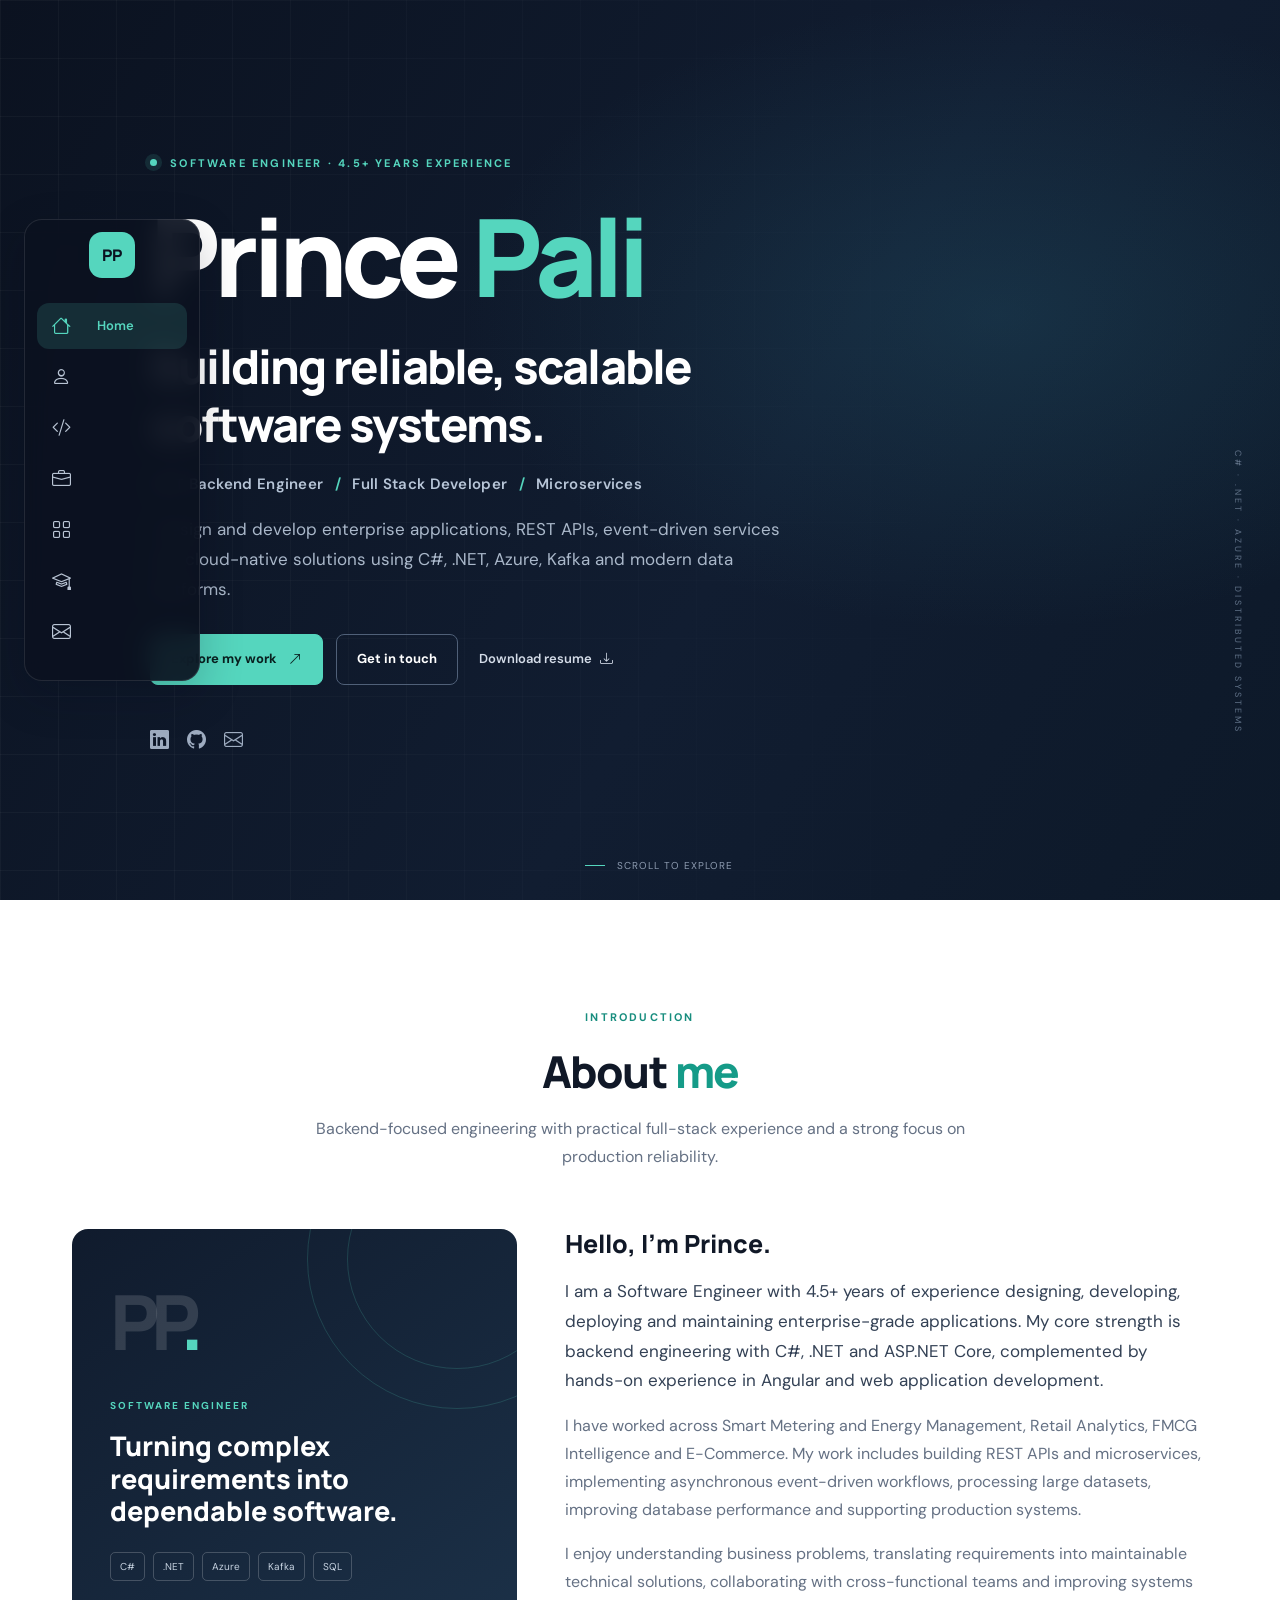
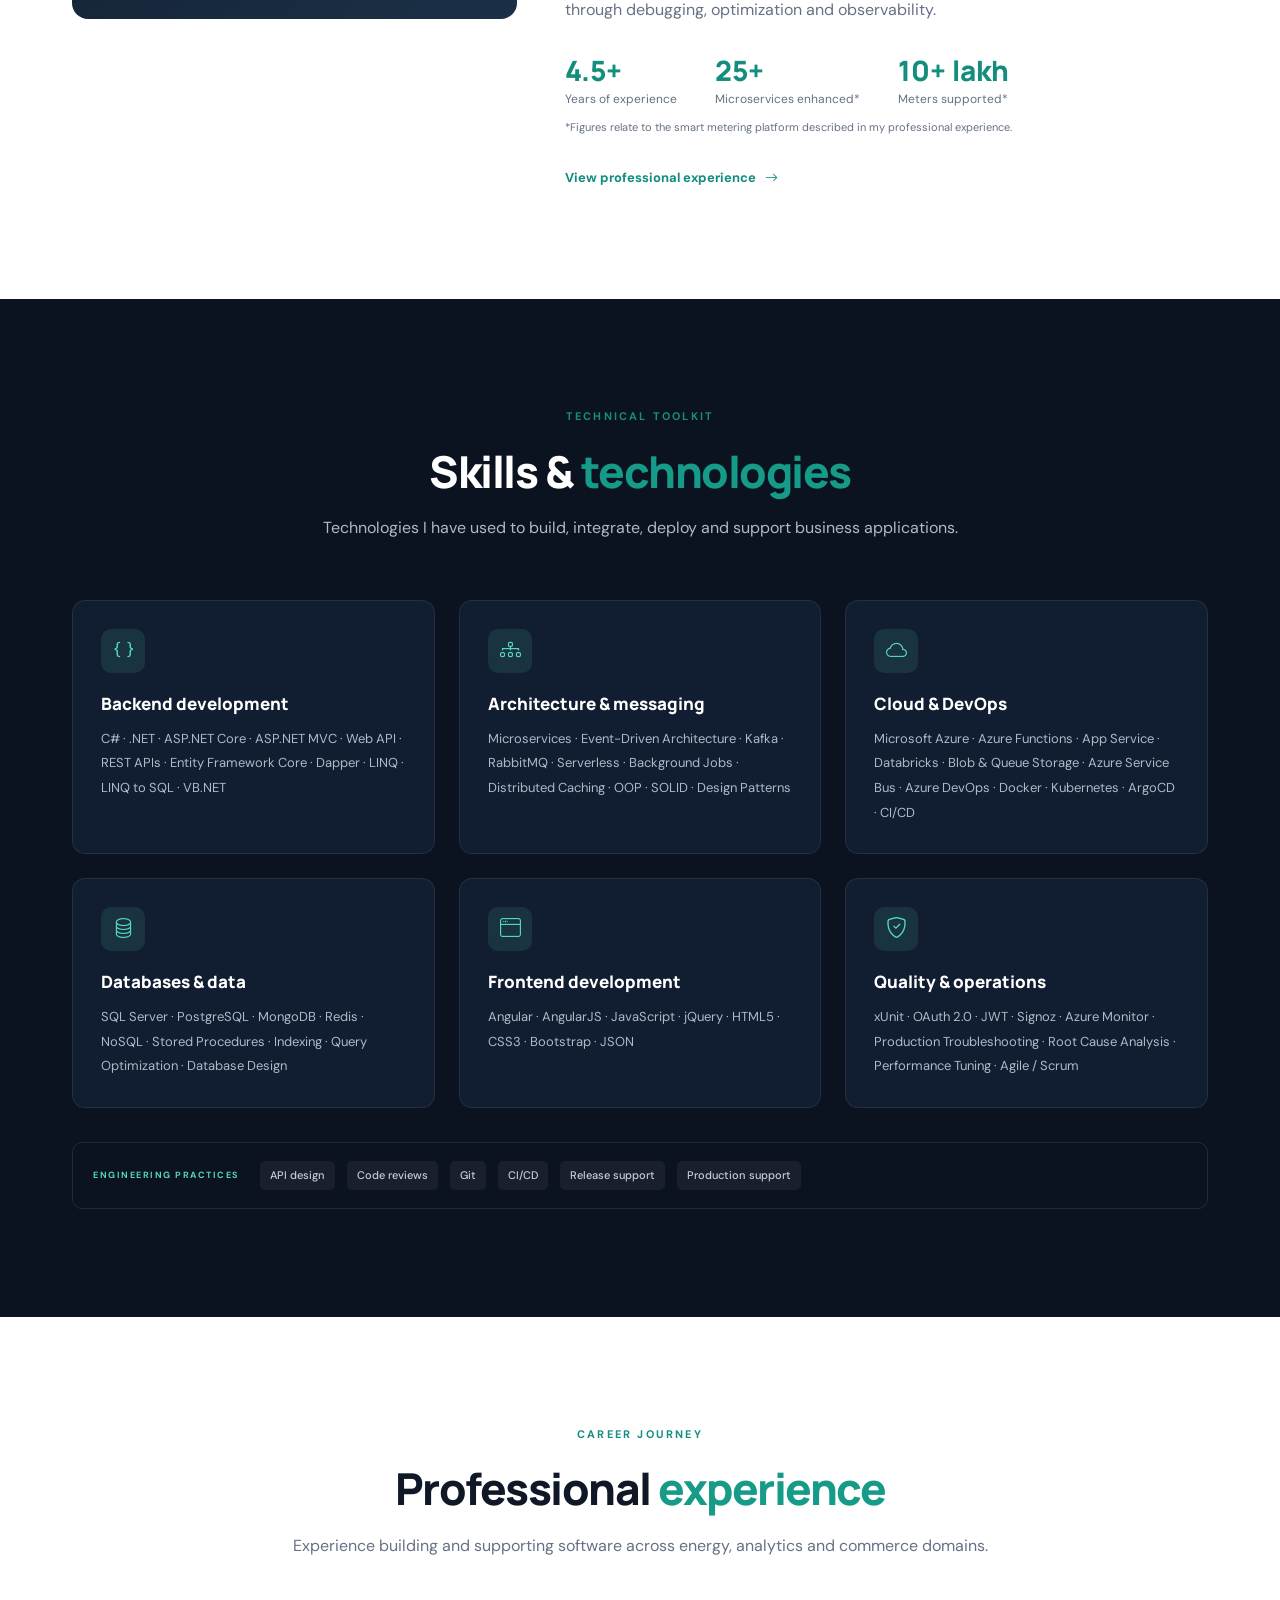
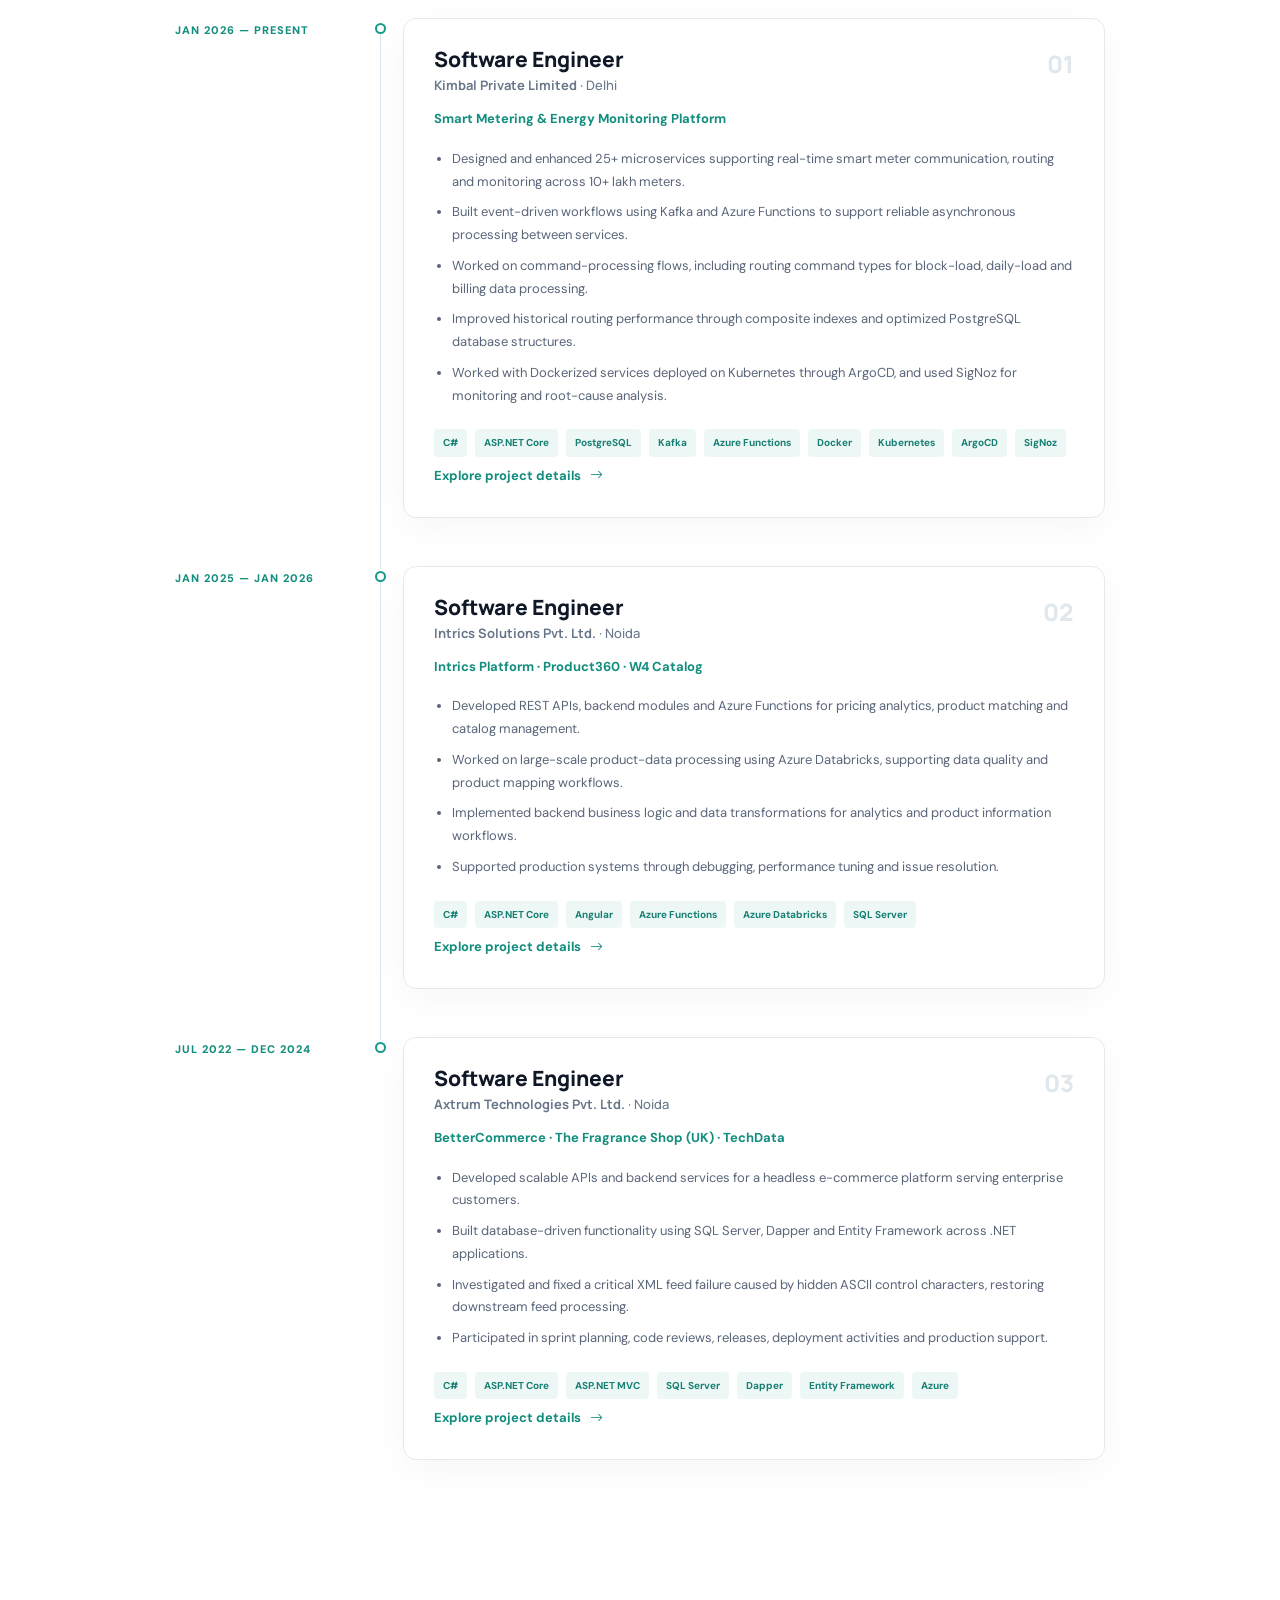
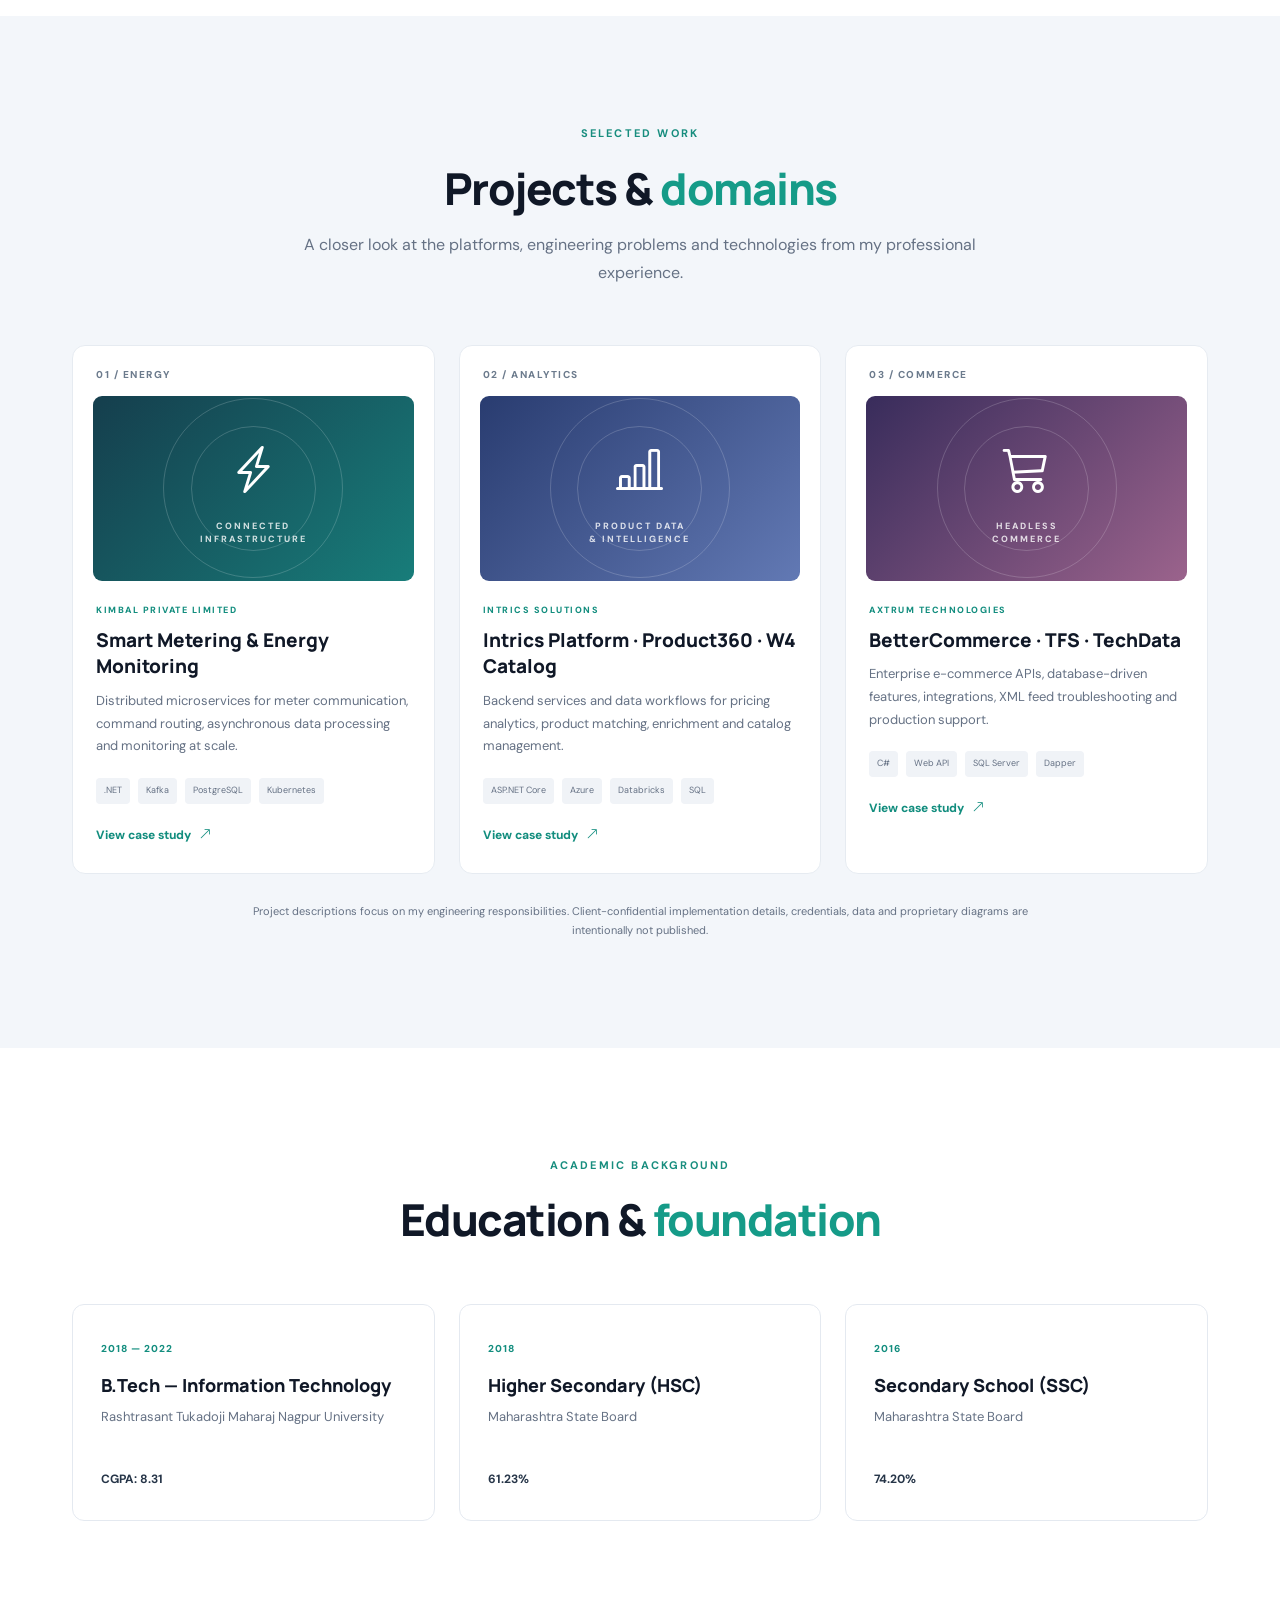
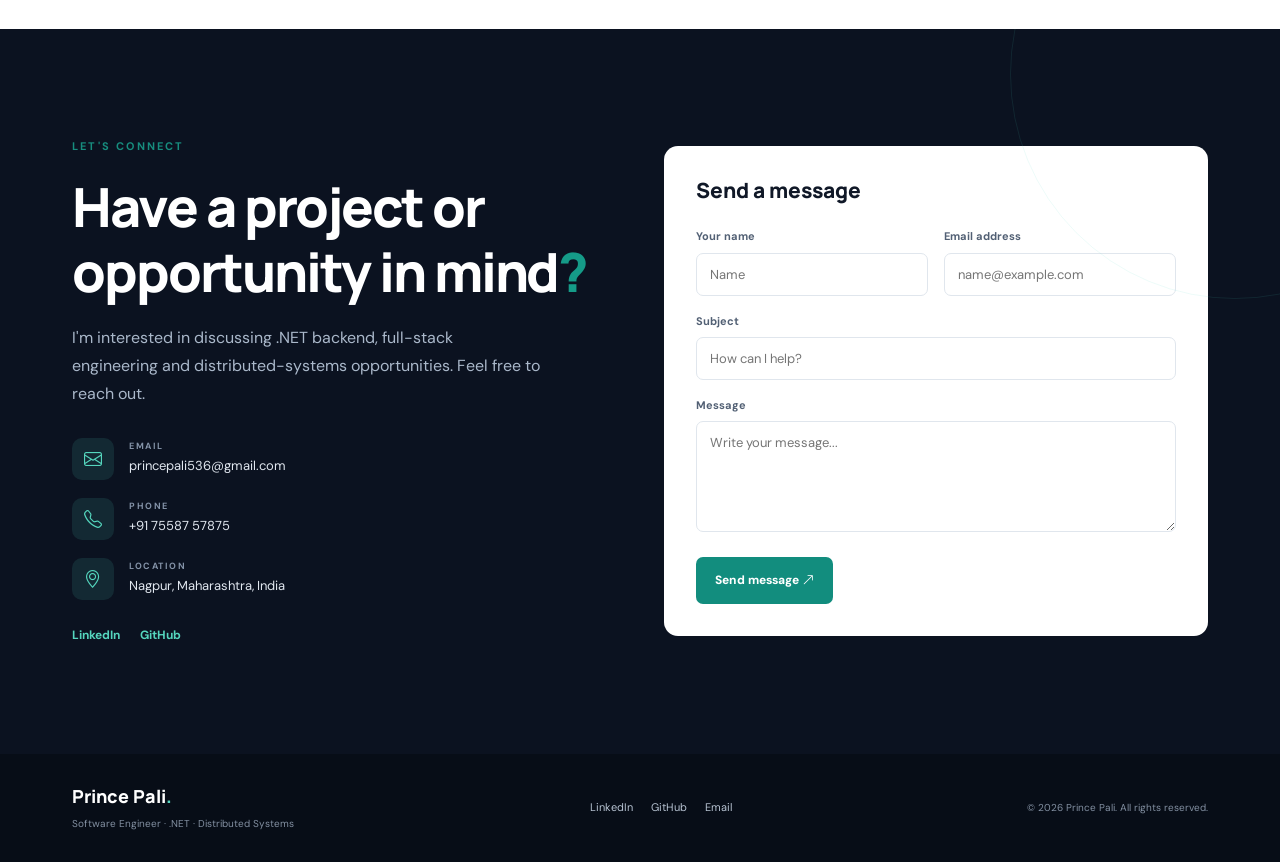
==== commit 89ee4353: "code committed" ====
--- a/index.html
+++ b/index.html
@@ -1,364 +1,290 @@
 <!DOCTYPE html>
 <html lang="en">
-
 <head>
     <meta charset="utf-8">
-    <meta content="width=device-width, initial-scale=1.0" name="viewport">
-
-    <title>Prince Portfolio</title>
-    <meta content="" name="description">
-    <meta content="" name="keywords">
-
-    <!-- Favicons -->
-    <link href="assets/img/favicon.png" rel="icon">
-    <link href="assets/img/apple-touch-icon.png" rel="apple-touch-icon">
-
-    <!-- Google Fonts -->
-    <link href="https://fonts.googleapis.com/css?family=Open+Sans:300,300i,400,400i,600,600i,700,700i|Raleway:300,300i,400,400i,500,500i,600,600i,700,700i|Poppins:300,300i,400,400i,500,500i,600,600i,700,700i" rel="stylesheet">
-
-    <!-- Vendor CSS Files -->
-    <link href="assets/vendor/aos/aos.css" rel="stylesheet">
+    <meta name="viewport" content="width=device-width, initial-scale=1">
+    <meta name="description" content="Prince Pali — Software Engineer with 4.5+ years of experience in C#, .NET, ASP.NET Core, microservices, Azure, Kafka, SQL, Angular and cloud-native platforms.">
+    <meta name="keywords" content=".NET Developer, C#, ASP.NET Core, Microservices, Azure, Kafka, PostgreSQL, SQL Server, Angular, Software Engineer">
+    <meta name="author" content="Prince Pali">
+    <meta name="theme-color" content="#0b1220">
+    <title>Prince Pali | .NET Backend & Full Stack Software Engineer</title>
+
+    <link rel="icon" href="assets/img/favicon.png">
+    <link rel="apple-touch-icon" href="assets/img/apple-touch-icon.png">
+    <link rel="preconnect" href="https://fonts.googleapis.com">
+    <link rel="preconnect" href="https://fonts.gstatic.com" crossorigin>
+    <link href="https://fonts.googleapis.com/css2?family=DM+Sans:wght@400;500;600;700&family=Manrope:wght@400;500;600;700;800&display=swap" rel="stylesheet">
     <link href="assets/vendor/bootstrap/css/bootstrap.min.css" rel="stylesheet">
     <link href="assets/vendor/bootstrap-icons/bootstrap-icons.css" rel="stylesheet">
     <link href="assets/vendor/boxicons/css/boxicons.min.css" rel="stylesheet">
-    <link href="assets/vendor/glightbox/css/glightbox.min.css" rel="stylesheet">
-    <link href="assets/vendor/swiper/swiper-bundle.min.css" rel="stylesheet">
-
-    <!-- Template Main CSS File -->
+    <link href="assets/vendor/aos/aos.css" rel="stylesheet">
     <link href="assets/css/style.css" rel="stylesheet">
-
-    <!-- =======================================================
-    * Template Name: MyResume
-    * Updated: Mar 10 2023 with Bootstrap v5.2.3
-    * Template URL: https://bootstrapmade.com/free-html-bootstrap-template-my-resume/
-    * Author: BootstrapMade.com
-    * License: https://bootstrapmade.com/license/
-    ======================================================== -->
 </head>
-
 <body>
-
-    <!-- ======= Mobile nav toggle button ======= -->
-    <!-- <button type="button" class="mobile-nav-toggle d-xl-none"><i class="bi bi-list mobile-nav-toggle"></i></button> -->
-    <i class="bi bi-list mobile-nav-toggle d-lg-none"></i>
-    <!-- ======= Header ======= -->
-    <header id="header" class="d-flex flex-column justify-content-center">
-
-        <nav id="navbar" class="navbar nav-menu">
+    <button class="mobile-nav-toggle d-lg-none" type="button" aria-label="Open navigation" aria-expanded="false">
+        <i class="bi bi-list"></i>
+    </button>
+
+    <header id="header">
+        <a class="brand" href="#hero" aria-label="Prince Pali home"><span>PP</span></a>
+        <nav id="navbar" class="navbar nav-menu" aria-label="Main navigation">
             <ul>
-                <li><a href="#hero" class="nav-link scrollto active"><i class="bx bx-home"></i> <span>Home</span></a></li>
-                <li><a href="#about" class="nav-link scrollto"><i class="bx bx-user"></i> <span>About</span></a></li>
-                <li><a href="#resume" class="nav-link scrollto"><i class="bx bx-file-blank"></i> <span>Resume</span></a></li>
-                <li><a href="#contact" class="nav-link scrollto"><i class="bx bx-envelope"></i> <span>Contact</span></a></li>
+                <li><a href="#hero" class="nav-link scrollto active"><i class="bi bi-house"></i><span>Home</span></a></li>
+                <li><a href="#about" class="nav-link scrollto"><i class="bi bi-person"></i><span>About</span></a></li>
+                <li><a href="#skills" class="nav-link scrollto"><i class="bi bi-code-slash"></i><span>Skills</span></a></li>
+                <li><a href="#experience" class="nav-link scrollto"><i class="bi bi-briefcase"></i><span>Experience</span></a></li>
+                <li><a href="#projects" class="nav-link scrollto"><i class="bi bi-grid"></i><span>Projects</span></a></li>
+                <li><a href="#education" class="nav-link scrollto"><i class="bi bi-mortarboard"></i><span>Education</span></a></li>
+                <li><a href="#contact" class="nav-link scrollto"><i class="bi bi-envelope"></i><span>Contact</span></a></li>
             </ul>
-        </nav><!-- .nav-menu -->
-
-    </header><!-- End Header -->
-    <!-- ======= Hero Section ======= -->
-    <section id="hero" class="d-flex flex-column justify-content-center">
-        <div class="container" data-aos="zoom-in" data-aos-delay="100">
-            <h1>Prince Pali</h1>
-            <p>I'm <span class="typed" data-typed-items="Software Designer,Software Developer,Full Stack Dotnet Developer,Dotnet Core Developer"></span></p>
-            <div class="social-links">
-                <a href="https://twitter.com/princepali786?lang=en" class="twitter"><i class="bx bxl-twitter"></i></a>
-                <a href="https://www.facebook.com/29princepali" class="facebook"><i class="bx bxl-facebook"></i></a>
-                <a href="https://www.instagram.com/princepali786/" class="instagram"><i class="bx bxl-instagram"></i></a>
-                <a href="https://join.skype.com/invite/se374NVGyOfb" class="google-plus"><i class="bx bxl-skype"></i></a>
-                <a href="https://www.linkedin.com/in/princepali/?originalSubdomain=in" class="linkedin"><i class="bx bxl-linkedin"></i></a>
-                <a href="https://wa.link/zz7b7y" class="whatsapp"><i class="bx bxl-whatsapp"></i></a>
-            </div>
-        </div>
-    </section><!-- End Hero -->
+        </nav>
+    </header>
 
     <main id="main">
-
-        <!-- ======= About Section ======= -->
-        <section id="about" class="about">
-            <div class="container" data-aos="fade-up">
-
-                <div class="section-title">
-                    <h2>About</h2>
-                    <p>
-                        I am 24-years-old Software Developer and enjoys travelling and Photography. I am currently working as a Full Stack Software Developer at Axtrum Technologies Pvt Ltd. I am curious towards new technologies. My current aspiration is to become a best software developer.
-                    </p>
-                </div>
-
-                <div class="row">
-                    <div class="col-lg-4">
-                        <img src="assets/img/IMG_20240727_082449.jpg" class="img-fluid" alt="">
-                    </div>
-                    <div class="col-lg-8 pt-4 pt-lg-0 content">
-                        <h3>Software Developer.</h3>
-                        <p class="fst-italic">
-                            Dedicated, Confident & Persistent Software Engineer with 2+ years of experience aiming to strive in the field of Software Development.
-                        </p>
-                        <div class="row">
-                            <div class="col-lg-6">
-                                <ul>
-                                    <li><i class="bi bi-chevron-right"></i> <strong>Birthday:</strong> <span>29 Oct 2000</span></li>
-                                    <li><i class="bi bi-chevron-right"></i> <strong>Website:</strong> <span>princepali.github.io</span></li>
-                                    <li><i class="bi bi-chevron-right"></i> <strong>Phone:</strong> <span>+91 7558757875</span></li>
-                                    <li><i class="bi bi-chevron-right"></i> <strong>HomeTown:</strong> <span>Nagpur, Maharashtra</span></li>
-                                </ul>
+        <section id="hero" class="hero">
+            <div class="hero-grid"></div>
+            <div class="container hero-content" data-aos="fade-up">
+                <p class="eyebrow"><span class="status-dot"></span> SOFTWARE ENGINEER · 4.5+ YEARS EXPERIENCE</p>
+                <h1>Prince <span>Pali</span></h1>
+                <h2>Building reliable, scalable<br class="d-none d-md-block"> software systems.</h2>
+                <p class="hero-roles">.NET Backend Engineer <span>/</span> Full Stack Developer <span>/</span> Microservices</p>
+                <p class="hero-summary">I design and develop enterprise applications, REST APIs, event-driven services and cloud-native solutions using C#, .NET, Azure, Kafka and modern data platforms.</p>
+                <div class="hero-actions">
+                    <a class="btn-primary-custom" href="#projects">Explore my work <i class="bi bi-arrow-up-right"></i></a>
+                    <a class="btn-outline-custom" href="#contact">Get in touch</a>
+                    <a class="text-link" href="assets/Resume/PrincePali_Dotnet_5yrs.docx" download>Download resume <i class="bi bi-download"></i></a>
+                </div>
+                <div class="hero-socials">
+                    <a href="https://www.linkedin.com/in/princepali/" target="_blank" rel="noopener noreferrer" aria-label="LinkedIn"><i class="bi bi-linkedin"></i></a>
+                    <a href="https://github.com/princepali" target="_blank" rel="noopener noreferrer" aria-label="GitHub"><i class="bi bi-github"></i></a>
+                    <a href="mailto:princepali536@gmail.com" aria-label="Email"><i class="bi bi-envelope"></i></a>
+                </div>
+            </div>
+            <div class="hero-side-note">C# · .NET · AZURE · DISTRIBUTED SYSTEMS</div>
+            <a href="#about" class="scroll-cue" aria-label="Scroll to about"><span></span> Scroll to explore</a>
+        </section>
+
+        <section id="about" class="section section-light">
+            <div class="container">
+                <div class="section-heading" data-aos="fade-up">
+                    <p class="eyebrow">INTRODUCTION</p>
+                    <h2>About <span>me</span></h2>
+                    <p>Backend-focused engineering with practical full-stack experience and a strong focus on production reliability.</p>
+                </div>
+                <div class="row align-items-start g-5">
+                    <div class="col-lg-5" data-aos="fade-right">
+                        <div class="about-card">
+                            <div class="about-monogram">PP<span>.</span></div>
+                            <p class="about-card-label">SOFTWARE ENGINEER</p>
+                            <h3>Turning complex requirements into dependable software.</h3>
+                            <div class="about-tags"><span>C#</span><span>.NET</span><span>Azure</span><span>Kafka</span><span>SQL</span></div>
+                        </div>
+                    </div>
+                    <div class="col-lg-7" data-aos="fade-left">
+                        <h3 class="content-title">Hello, I'm Prince.</h3>
+                        <p class="lead-copy">I am a Software Engineer with 4.5+ years of experience designing, developing, deploying and maintaining enterprise-grade applications. My core strength is backend engineering with C#, .NET and ASP.NET Core, complemented by hands-on experience in Angular and web application development.</p>
+                        <p>I have worked across Smart Metering and Energy Management, Retail Analytics, FMCG Intelligence and E-Commerce. My work includes building REST APIs and microservices, implementing asynchronous event-driven workflows, processing large datasets, improving database performance and supporting production systems.</p>
+                        <p>I enjoy understanding business problems, translating requirements into maintainable technical solutions, collaborating with cross-functional teams and improving systems through debugging, optimization and observability.</p>
+                        <div class="about-facts">
+                            <div><strong>4.5+</strong><span>Years of experience</span></div>
+                            <div><strong>25+</strong><span>Microservices enhanced*</span></div>
+                            <div><strong>10+ lakh</strong><span>Meters supported*</span></div>
+                        </div>
+                        <p class="small-note">*Figures relate to the smart metering platform described in my professional experience.</p>
+                        <a class="inline-link" href="#experience">View professional experience <i class="bi bi-arrow-right"></i></a>
+                    </div>
+                </div>
+            </div>
+        </section>
+
+        <section id="skills" class="section section-dark">
+            <div class="container">
+                <div class="section-heading section-heading-dark" data-aos="fade-up">
+                    <p class="eyebrow">TECHNICAL TOOLKIT</p>
+                    <h2>Skills & <span>technologies</span></h2>
+                    <p>Technologies I have used to build, integrate, deploy and support business applications.</p>
+                </div>
+                <div class="row g-4">
+                    <div class="col-md-6 col-xl-4" data-aos="fade-up">
+                        <div class="skill-card"><div class="skill-icon"><i class="bi bi-braces"></i></div><h3>Backend development</h3><p>C# · .NET · ASP.NET Core · ASP.NET MVC · Web API · REST APIs · Entity Framework Core · Dapper · LINQ · LINQ to SQL · VB.NET</p></div>
+                    </div>
+                    <div class="col-md-6 col-xl-4" data-aos="fade-up" data-aos-delay="60">
+                        <div class="skill-card"><div class="skill-icon"><i class="bi bi-diagram-3"></i></div><h3>Architecture & messaging</h3><p>Microservices · Event-Driven Architecture · Kafka · RabbitMQ · Serverless · Background Jobs · Distributed Caching · OOP · SOLID · Design Patterns</p></div>
+                    </div>
+                    <div class="col-md-6 col-xl-4" data-aos="fade-up" data-aos-delay="120">
+                        <div class="skill-card"><div class="skill-icon"><i class="bi bi-cloud"></i></div><h3>Cloud & DevOps</h3><p>Microsoft Azure · Azure Functions · App Service · Databricks · Blob & Queue Storage · Azure Service Bus · Azure DevOps · Docker · Kubernetes · ArgoCD · CI/CD</p></div>
+                    </div>
+                    <div class="col-md-6 col-xl-4" data-aos="fade-up">
+                        <div class="skill-card"><div class="skill-icon"><i class="bi bi-database"></i></div><h3>Databases & data</h3><p>SQL Server · PostgreSQL · MongoDB · Redis · NoSQL · Stored Procedures · Indexing · Query Optimization · Database Design</p></div>
+                    </div>
+                    <div class="col-md-6 col-xl-4" data-aos="fade-up" data-aos-delay="60">
+                        <div class="skill-card"><div class="skill-icon"><i class="bi bi-window"></i></div><h3>Frontend development</h3><p>Angular · AngularJS · JavaScript · jQuery · HTML5 · CSS3 · Bootstrap · JSON</p></div>
+                    </div>
+                    <div class="col-md-6 col-xl-4" data-aos="fade-up" data-aos-delay="120">
+                        <div class="skill-card"><div class="skill-icon"><i class="bi bi-shield-check"></i></div><h3>Quality & operations</h3><p>xUnit · OAuth 2.0 · JWT · Signoz · Azure Monitor · Production Troubleshooting · Root Cause Analysis · Performance Tuning · Agile / Scrum</p></div>
+                    </div>
+                </div>
+                <div class="tools-strip" data-aos="fade-up"><span>ENGINEERING PRACTICES</span><b>API design</b><b>Code reviews</b><b>Git</b><b>CI/CD</b><b>Release support</b><b>Production support</b></div>
+            </div>
+        </section>
+
+        <section id="experience" class="section section-light">
+            <div class="container">
+                <div class="section-heading" data-aos="fade-up">
+                    <p class="eyebrow">CAREER JOURNEY</p>
+                    <h2>Professional <span>experience</span></h2>
+                    <p>Experience building and supporting software across energy, analytics and commerce domains.</p>
+                </div>
+                <div class="timeline">
+                    <article class="timeline-item" data-aos="fade-up">
+                        <div class="timeline-date">JAN 2026 — PRESENT</div>
+                        <div class="timeline-body">
+                            <div class="timeline-top"><div><h3>Software Engineer</h3><h4>Kimbal Private Limited <span>· Delhi</span></h4></div><span class="timeline-index">01</span></div>
+                            <p class="project-context">Smart Metering & Energy Monitoring Platform</p>
+                            <ul>
+                                <li>Designed and enhanced 25+ microservices supporting real-time smart meter communication, routing and monitoring across 10+ lakh meters.</li>
+                                <li>Built event-driven workflows using Kafka and Azure Functions to support reliable asynchronous processing between services.</li>
+                                <li>Worked on command-processing flows, including routing command types for block-load, daily-load and billing data processing.</li>
+                                <li>Improved historical routing performance through composite indexes and optimized PostgreSQL database structures.</li>
+                                <li>Worked with Dockerized services deployed on Kubernetes through ArgoCD, and used SigNoz for monitoring and root-cause analysis.</li>
+                            </ul>
+                            <div class="tech-list"><span>C#</span><span>ASP.NET Core</span><span>PostgreSQL</span><span>Kafka</span><span>Azure Functions</span><span>Docker</span><span>Kubernetes</span><span>ArgoCD</span><span>SigNoz</span></div>
+                            <a class="inline-link" href="portfolio-details.html#kimbal">Explore project details <i class="bi bi-arrow-right"></i></a>
+                        </div>
+                    </article>
+                    <article class="timeline-item" data-aos="fade-up">
+                        <div class="timeline-date">JAN 2025 — JAN 2026</div>
+                        <div class="timeline-body">
+                            <div class="timeline-top"><div><h3>Software Engineer</h3><h4>Intrics Solutions Pvt. Ltd. <span>· Noida</span></h4></div><span class="timeline-index">02</span></div>
+                            <p class="project-context">Intrics Platform · Product360 · W4 Catalog</p>
+                            <ul>
+                                <li>Developed REST APIs, backend modules and Azure Functions for pricing analytics, product matching and catalog management.</li>
+                                <li>Worked on large-scale product-data processing using Azure Databricks, supporting data quality and product mapping workflows.</li>
+                                <li>Implemented backend business logic and data transformations for analytics and product information workflows.</li>
+                                <li>Supported production systems through debugging, performance tuning and issue resolution.</li>
+                            </ul>
+                            <div class="tech-list"><span>C#</span><span>ASP.NET Core</span><span>Angular</span><span>Azure Functions</span><span>Azure Databricks</span><span>SQL Server</span></div>
+                            <a class="inline-link" href="portfolio-details.html#intrics">Explore project details <i class="bi bi-arrow-right"></i></a>
+                        </div>
+                    </article>
+                    <article class="timeline-item" data-aos="fade-up">
+                        <div class="timeline-date">JUL 2022 — DEC 2024</div>
+                        <div class="timeline-body">
+                            <div class="timeline-top"><div><h3>Software Engineer</h3><h4>Axtrum Technologies Pvt. Ltd. <span>· Noida</span></h4></div><span class="timeline-index">03</span></div>
+                            <p class="project-context">BetterCommerce · The Fragrance Shop (UK) · TechData</p>
+                            <ul>
+                                <li>Developed scalable APIs and backend services for a headless e-commerce platform serving enterprise customers.</li>
+                                <li>Built database-driven functionality using SQL Server, Dapper and Entity Framework across .NET applications.</li>
+                                <li>Investigated and fixed a critical XML feed failure caused by hidden ASCII control characters, restoring downstream feed processing.</li>
+                                <li>Participated in sprint planning, code reviews, releases, deployment activities and production support.</li>
+                            </ul>
+                            <div class="tech-list"><span>C#</span><span>ASP.NET Core</span><span>ASP.NET MVC</span><span>SQL Server</span><span>Dapper</span><span>Entity Framework</span><span>Azure</span></div>
+                            <a class="inline-link" href="portfolio-details.html#axtrum">Explore project details <i class="bi bi-arrow-right"></i></a>
+                        </div>
+                    </article>
+                </div>
+            </div>
+        </section>
+
+        <section id="projects" class="section section-muted">
+            <div class="container">
+                <div class="section-heading" data-aos="fade-up">
+                    <p class="eyebrow">SELECTED WORK</p>
+                    <h2>Projects & <span>domains</span></h2>
+                    <p>A closer look at the platforms, engineering problems and technologies from my professional experience.</p>
+                </div>
+                <div class="row g-4">
+                    <div class="col-lg-4" data-aos="fade-up">
+                        <article class="project-card project-card-featured">
+                            <div class="project-number">01 / ENERGY</div><div class="project-art art-energy"><i class="bi bi-lightning-charge"></i><span>CONNECTED<br>INFRASTRUCTURE</span></div>
+                            <div class="project-card-body"><p class="project-company">KIMBAL PRIVATE LIMITED</p><h3>Smart Metering & Energy Monitoring</h3><p>Distributed microservices for meter communication, command routing, asynchronous data processing and monitoring at scale.</p><div class="project-tags"><span>.NET</span><span>Kafka</span><span>PostgreSQL</span><span>Kubernetes</span></div><a href="portfolio-details.html#kimbal" class="project-link">View case study <i class="bi bi-arrow-up-right"></i></a></div>
+                        </article>
+                    </div>
+                    <div class="col-lg-4" data-aos="fade-up" data-aos-delay="80">
+                        <article class="project-card">
+                            <div class="project-number">02 / ANALYTICS</div><div class="project-art art-analytics"><i class="bi bi-bar-chart-line"></i><span>PRODUCT DATA<br>& INTELLIGENCE</span></div>
+                            <div class="project-card-body"><p class="project-company">INTRICS SOLUTIONS</p><h3>Intrics Platform · Product360 · W4 Catalog</h3><p>Backend services and data workflows for pricing analytics, product matching, enrichment and catalog management.</p><div class="project-tags"><span>ASP.NET Core</span><span>Azure</span><span>Databricks</span><span>SQL</span></div><a href="portfolio-details.html#intrics" class="project-link">View case study <i class="bi bi-arrow-up-right"></i></a></div>
+                        </article>
+                    </div>
+                    <div class="col-lg-4" data-aos="fade-up" data-aos-delay="160">
+                        <article class="project-card">
+                            <div class="project-number">03 / COMMERCE</div><div class="project-art art-commerce"><i class="bi bi-cart3"></i><span>HEADLESS<br>COMMERCE</span></div>
+                            <div class="project-card-body"><p class="project-company">AXTRUM TECHNOLOGIES</p><h3>BetterCommerce · TFS · TechData</h3><p>Enterprise e-commerce APIs, database-driven features, integrations, XML feed troubleshooting and production support.</p><div class="project-tags"><span>C#</span><span>Web API</span><span>SQL Server</span><span>Dapper</span></div><a href="portfolio-details.html#axtrum" class="project-link">View case study <i class="bi bi-arrow-up-right"></i></a></div>
+                        </article>
+                    </div>
+                </div>
+                <p class="project-disclaimer">Project descriptions focus on my engineering responsibilities. Client-confidential implementation details, credentials, data and proprietary diagrams are intentionally not published.</p>
+            </div>
+        </section>
+
+        <section id="education" class="section section-light">
+            <div class="container">
+                <div class="section-heading" data-aos="fade-up"><p class="eyebrow">ACADEMIC BACKGROUND</p><h2>Education & <span>foundation</span></h2></div>
+                <div class="row g-4">
+                    <div class="col-lg-4" data-aos="fade-up"><div class="education-card"><span>2018 — 2022</span><h3>B.Tech — Information Technology</h3><p>Rashtrasant Tukadoji Maharaj Nagpur University</p><strong>CGPA: 8.31</strong></div></div>
+                    <div class="col-lg-4" data-aos="fade-up" data-aos-delay="70"><div class="education-card"><span>2018</span><h3>Higher Secondary (HSC)</h3><p>Maharashtra State Board</p><strong>61.23%</strong></div></div>
+                    <div class="col-lg-4" data-aos="fade-up" data-aos-delay="140"><div class="education-card"><span>2016</span><h3>Secondary School (SSC)</h3><p>Maharashtra State Board</p><strong>74.20%</strong></div></div>
+                </div>
+            </div>
+        </section>
+
+        <section id="contact" class="section section-dark contact-section">
+            <div class="container">
+                <div class="row g-5 align-items-center">
+                    <div class="col-lg-6" data-aos="fade-right">
+                        <p class="eyebrow">LET'S CONNECT</p><h2 class="contact-title">Have a project or<br>opportunity in mind<span>?</span></h2>
+                        <p class="contact-copy">I'm interested in discussing .NET backend, full-stack engineering and distributed-systems opportunities. Feel free to reach out.</p>
+                        <div class="contact-method"><i class="bi bi-envelope"></i><div><small>EMAIL</small><a href="mailto:princepali536@gmail.com">princepali536@gmail.com</a></div></div>
+                        <div class="contact-method"><i class="bi bi-telephone"></i><div><small>PHONE</small><a href="tel:+917558757875">+91 75587 57875</a></div></div>
+                        <div class="contact-method"><i class="bi bi-geo-alt"></i><div><small>LOCATION</small><span>Nagpur, Maharashtra, India</span></div></div>
+                        <div class="contact-social"><a href="https://www.linkedin.com/in/princepali/" target="_blank" rel="noopener">LinkedIn</a><a href="https://github.com/princepali" target="_blank" rel="noopener">GitHub</a></div>
+                    </div>
+                    <div class="col-lg-6" data-aos="fade-left">
+                        <form action="https://formcarry.com/s/ZtoCKhNSGN" method="POST" class="contact-form" accept-charset="UTF-8">
+                            <h3>Send a message</h3>
+                            <div class="row g-3">
+                                <div class="col-md-6"><label for="name">Your name</label><input id="name" name="name" type="text" placeholder="Name" required></div>
+                                <div class="col-md-6"><label for="email">Email address</label><input id="email" name="email" type="email" placeholder="name@example.com" required></div>
+                                <div class="col-12"><label for="subject">Subject</label><input id="subject" name="subject" type="text" placeholder="How can I help?" required></div>
+                                <div class="col-12"><label for="message">Message</label><textarea id="message" name="message" rows="5" placeholder="Write your message..." required></textarea></div>
+                                <input type="hidden" name="_gotcha">
+                                <div class="col-12"><button type="submit">Send message <i class="bi bi-arrow-up-right"></i></button></div>
                             </div>
-                            <div class="col-lg-6">
-                                <ul>
-                                    <li><i class="bi bi-chevron-right"></i> <strong>Age:</strong> <span>24</span></li>
-                                    <li><i class="bi bi-chevron-right"></i> <strong>Degree:</strong> <span>Bachelor of Engineering(IT)</span></li>
-                                    <li><i class="bi bi-chevron-right"></i> <strong>Email:</strong> <span>princepali536@gmail.com</span></li>
-                                    <li><i class="bi bi-chevron-right"></i> <strong>Current City:</strong> <span>Noida, UttarPradesh</span></li>
-                                </ul>
-                            </div>
-                        </div>
-                    </div>
-                </div>
-            </div>
-        </section><!-- End About Section -->
-        <!-- ======= Skills Section ======= -->
-        <section id="skills" class="skills section-bg">
-            <div class="container" data-aos="fade-up">
-
-                <div class="section-title">
-                    <h2>Skills</h2>
-                </div>
-                <div class="row skills-content">
-                    <div class="col-lg-6">
-                        <div>
-                            <span class="skill">HTML</span>
-                        </div>
-                        <div>
-                            <span class="skill">CSS
-                        </div>
-                        <div>
-                            <span class="skill">Bootstrap
-                        </div>
-                        <div>
-                            <span class="skill">AngularJs
-                        </div>
-                        <div>
-                            <span class="skill">MS SQL Server
-                        </div>
-
-                        <div>
-                            <span class="skill">SourceTree
-                        </div>
-                        <div>
-                            <span class="skill">Git Control
-                        </div>
-
-                        <div>
-                            <span class="skill">Jira
-                        </div>
-                    </div>
-                    <div class="col-lg-6">
-                        <div>
-                            <span class="skill">JavaScript
-                        </div>
-                        <div>
-                            <span class="skill">Jquery
-                        </div>
-                        <div>
-                            <span class="skill">C#
-                        </div>
-                        <div>
-                            <span class="skill">Asp.Net Core
-                        </div>
-                        <div>
-                            <span class="skill">Asp.Net
-                        </div>
-                        <div>
-                            <span class="skill">Web API
-                        </div>
-                        <div>
-                            <span class="skill">REST API
-                        </div>
-                        <div>
-                            <span class="skill">Visual Studio 2022
-                        </div>
-                    </div>
-                </div>
-            </div>
-        </section><!-- End Skills Section -->
-        <!-- ======= Resume Section ======= -->
-        <section id="resume" class="resume">
-            <div class="container" data-aos="fade-up">
-
-                <div class="section-title">
-                    <h2>Resume</h2>
-                    <p>
-                        Bachelor of Engineering Graduate| 2+ years of experience in Software Development|Sound understanding of C#, Angularjs, ASP.Net, Asp.Net Core, MVC, Web API, Rest API, HTML, CSS, Bootstrap, JSON, Database, MS SQL Server and SQL queries.
-                    </p>
-                </div>
-                <div class="text-center email-form">
-                    <a class="btn btn-primary content-download" href="/assets/Resume/Prince Pali Dotnet Developer 2 Years Experience 2024.docx" download>
-                        Download CV
-                    </a>
-                </div>
-                <div class="row">
-                    <div class="col-lg-6">
-                        <h3 class="resume-title">Summary</h3>
-                        <div class="resume-item pb-0">
-                            <h4>Prince Pali</h4>
-                            <p><em>Innovative and deadline-driven Software Developer with 2 years of live projects experience.</em></p>
-                            <ul>
-                                <li>Nagpur, Maharashtra</li>
-                                <li>+91 7558757875</li>
-                                <li>princepali536@gmail.com</li>
-                            </ul>
-                        </div>
-
-                        <h3 class="resume-title">Education</h3>
-                        <div class="resume-item">
-                            <h4>Bachelor of Enginnering</h4>
-                            <h5>2018-2022</h5>
-                            <p><em>Rashtrasant Tukadoji Maharaj Nagpur University</em></p>
-                        </div>
-                        <div class="resume-item">
-                            <h4>HSC</h4>
-                            <h5>2016 - 2018</h5>
-                            <p><em>Shivaji Science College, Nagpur</em></p>
-                        </div>
-                        <div class="resume-item">
-                            <h4>SSC</h4>
-                            <h5>2015-2016</h5>
-                            <p><em>Nehru English High School, Nagpur</em></p>
-                        </div>
-                    </div>
-                    <div class="col-lg-6">
-                        <h3 class="resume-title">Professional Experience</h3>
-                        <div class="resume-item">
-                            <h4>Full Stack Software Developer</h4>
-                            <h5>2022 - Present</h5>
-                            <p><em>Axtrum Technologies Pvt Ltd,Noida </em></p>
-                            <ul>
-                                <li>Developed enhancements of Web-based .NET and .Net Core applications for leading Service Providers across Europe.</li>
-                                <li>Gather Requirement from Client and setting up initial drafts.</li>
-                                <li>Troubleshot and resolved bugs in .NET and .Net Core applications to ensure optimal development environment.</li>
-                                <li>Deploying Code on different environments (I,Q,P).</li>
-                                <li>Providing production support.</li>
-                            </ul>
-                        </div>
-                        <div class="resume-item">
-                            <h4>Direct Seller, Co-ordinator</h4>
-                            <h5>2021 - 2022</h5>
-                            <p><em>Pamosa International Marketing Pvt Ltd, Nagpur</em></p>
-                            <ul>
-                                <li>Prefer Sales.</li>
-                                <li>Managed up to 50+ Team Size.</li>
-                                <li>Provide Training Support To The Team Members</li>
-                            </ul>
-                        </div>
-                    </div>
-                </div>
-
-            </div>
-        </section><!-- End Resume Section -->
-        <!-- ======= Contact Section ======= -->
-        <section id="contact" class="contact">
-            <div class="container" data-aos="fade-up">
-
-                <div class="section-title">
-                    <h2>Contact</h2>
-                </div>
-
-                <div class="row mt-1">
-
-                    <div class="col-lg-4">
-                        <div class="info">
-                            <div class="address">
-                                <i class="bi bi-geo-alt"></i>
-                                <h4>Location:</h4>
-                                <p>Plot No 39, Anand Nagar, Binaki Mangalwari, Nagpur-440017</p>
-                            </div>
-
-                            <div class="email">
-                                <i class="bi bi-envelope"></i>
-                                <h4>Email:</h4>
-                                <p>princepali536@gmail.com</p>
-                            </div>
-
-                            <div class="phone">
-                                <i class="bi bi-phone"></i>
-                                <h4>Call:</h4>
-                                <p>+91 7558757875</p>
-                            </div>
-
-                        </div>
-
-                    </div>
-
-                    <div class="col-lg-8 mt-5 mt-lg-0">
-
-
-                        <form action="https://formcarry.com/s/ZtoCKhNSGN" method="POST" class="email-form" accept-charset="UTF-8">
-                            <div class="row">
-                                <div class="col-md-6 form-group">
-                                    <input type="text" name="name" class="form-control" id="name" placeholder="Your Name" required>
-                                </div>
-                                <div class="col-md-6 form-group mt-3 mt-md-0">
-                                    <input type="email" class="form-control" name="email" id="email" placeholder="Your Email" required>
-                                </div>
-                            </div>
-                            <div class="form-group mt-3">
-                                <input type="text" class="form-control" name="subject" id="subject" placeholder="Subject" required>
-                            </div>
-                            <div class="form-group my-3">
-                                <textarea class="form-control" name="message" rows="5" placeholder="Message" required></textarea>
-                            </div>
-                            <input type="hidden" name="_gotcha"><!-- use this to prevent spam -->
-                            <div class="text-center"><button type="submit">Send Message</button></div>
                         </form>
-
-                    </div>
-
-                </div>
-
-            </div>
-        </section><!-- End Contact Section -->
-
-    </main><!-- End #main -->
-    <!-- ======= Footer ======= -->
-    <footer id="footer">
-        <div class="container">
-            <h3>Prince Pali</h3>
-            <div class="social-links">
-                <a href="https://twitter.com/princepali786?lang=en" class="twitter"><i class="bx bxl-twitter"></i></a>
-                <a href="https://www.facebook.com/29princepali" class="facebook"><i class="bx bxl-facebook"></i></a>
-                <a href="https://www.instagram.com/princepali786/" class="instagram"><i class="bx bxl-instagram"></i></a>
-                <a href="https://join.skype.com/invite/se374NVGyOfb" class="google-plus"><i class="bx bxl-skype"></i></a>
-                <a href="https://www.linkedin.com/in/princepali/?originalSubdomain=in" class="linkedin"><i class="bx bxl-linkedin"></i></a>
-                <a href="https://wa.link/zz7b7y" class="whatsapp"><i class="bx bxl-whatsapp"></i></a>
-            </div>
-            <div class="copyright">
-                &copy; Copyright <strong><span>Prince Portfolio</span></strong>. All Rights Reserved
-            </div>
-            <div class="credits">
-                <!-- All the links in the footer should remain intact. -->
-                <!-- You can delete the links only if you purchased the pro version. -->
-                <!-- Licensing information: [license-url] -->
-                <!-- Purchase the pro version with working PHP/AJAX contact form: https://bootstrapmade.com/free-html-bootstrap-template-my-resume/ -->
-                Designed by <a href="https://wa.link/zz7b7y">Prince Pali</a>
-            </div>
-        </div>
-    </footer><!-- End Footer -->
-
-    <div id="preloader"></div>
-    <a href="#" class="back-to-top d-flex align-items-center justify-content-center"><i class="bi bi-arrow-up-short"></i></a>
-
-    <!-- Vendor JS Files -->
-    <script src="assets/vendor/purecounter/purecounter_vanilla.js"></script>
+                    </div>
+                </div>
+            </div>
+        </section>
+    </main>
+
+    <footer class="site-footer"><div class="container d-flex flex-column flex-md-row justify-content-between align-items-center gap-3"><div><strong>Prince Pali<span>.</span></strong><p>Software Engineer · .NET · Distributed Systems</p></div><div class="footer-links"><a href="https://www.linkedin.com/in/princepali/" target="_blank" rel="noopener">LinkedIn</a><a href="https://github.com/princepali" target="_blank" rel="noopener">GitHub</a><a href="mailto:princepali536@gmail.com">Email</a></div><small>© <span id="year"></span> Prince Pali. All rights reserved.</small></div></footer>
+
+    <a href="#" class="back-to-top" aria-label="Back to top"><i class="bi bi-arrow-up"></i></a>
+    <script src="assets/vendor/bootstrap/js/bootstrap.bundle.min.js"></script>
     <script src="assets/vendor/aos/aos.js"></script>
-    <script src="assets/vendor/bootstrap/js/bootstrap.bundle.min.js"></script>
-    <script src="assets/vendor/glightbox/js/glightbox.min.js"></script>
-    <script src="assets/vendor/isotope-layout/isotope.pkgd.min.js"></script>
-    <script src="assets/vendor/swiper/swiper-bundle.min.js"></script>
-    <script src="assets/vendor/typed.js/typed.min.js"></script>
-    <script src="assets/vendor/waypoints/noframework.waypoints.js"></script>
-    <script src="assets/vendor/php-email-form/validate.js"></script>
-
-    <!-- Template Main JS File -->
     <script src="assets/js/main.js"></script>
-
+    <script>document.getElementById('year').textContent = new Date().getFullYear();
+    const toggle = document.querySelector('.mobile-nav-toggle');
+    const header = document.getElementById('header');
+    toggle.addEventListener('click', () => {
+      header.classList.toggle('mobile-nav-open');
+      const expanded = header.classList.contains('mobile-nav-open');
+      toggle.setAttribute('aria-expanded', expanded);
+      toggle.innerHTML = expanded ? '<i class="bi bi-x-lg"></i>' : '<i class="bi bi-list"></i>';
+    });
+    document.querySelectorAll('#navbar a').forEach(link => link.addEventListener('click', () => {
+      header.classList.remove('mobile-nav-open');
+      toggle.setAttribute('aria-expanded', 'false');
+      toggle.innerHTML = '<i class="bi bi-list"></i>';
+    }));
+    if (window.AOS) AOS.init({ duration: 650, once: true, offset: 60 });
+    const sections = document.querySelectorAll('main section[id]');
+    const navLinks = document.querySelectorAll('#navbar .nav-link');
+    window.addEventListener('scroll', () => {
+      let current = 'hero';
+      sections.forEach(section => { if (window.scrollY >= section.offsetTop - 180) current = section.id; });
+      navLinks.forEach(link => link.classList.toggle('active', link.getAttribute('href') === '#' + current));
+      document.querySelector('.back-to-top').classList.toggle('active', window.scrollY > 500);
+    });</script>
 </body>
-
-</html>+</html>
--- a/assets/css/style.css
+++ b/assets/css/style.css
@@ -0,0 +1,1413 @@
+/* Prince Pali portfolio � responsive custom stylesheet */
+:root {
+    --ink: #101827;
+    --navy: #0b1220;
+    --navy-2: #111c30;
+    --muted: #657184;
+    --paper: #f7f9fc;
+    --white: #fff;
+    --accent: #55d6be;
+    --accent-2: #8ca8ff;
+    --line: #e4e9f0;
+    --font-head: "Manrope",sans-serif;
+    --font-body: "DM Sans",sans-serif
+}
+
+* {
+    box-sizing: border-box
+}
+
+html {
+    scroll-behavior: smooth;
+    scroll-padding-top: 86px
+}
+
+body {
+    margin: 0;
+    font-family: var(--font-body);
+    color: var(--ink);
+    background: var(--white);
+    font-size: 16px;
+    line-height: 1.75
+}
+
+a {
+    color: inherit;
+    text-decoration: none
+}
+
+    a:hover {
+        color: #168e80
+    }
+
+h1, h2, h3, h4, h5 {
+    font-family: var(--font-head);
+    font-weight: 800;
+    line-height: 1.2
+}
+
+p {
+    color: var(--muted)
+}
+
+.container {
+    max-width: 1160px
+}
+
+.section {
+    padding: 108px 0
+}
+
+.section-light {
+    background: #fff
+}
+
+.section-muted {
+    background: #f3f6fa
+}
+
+.section-dark {
+    background: var(--navy);
+    color: #fff
+}
+
+.eyebrow {
+    font-size: 11px;
+    font-weight: 700;
+    letter-spacing: 2.2px;
+    color: #178d7e;
+    margin: 0 0 18px
+}
+
+.section-heading {
+    text-align: center;
+    max-width: 700px;
+    margin: 0 auto 58px
+}
+
+    .section-heading h2 {
+        font-size: clamp(32px,4vw,44px);
+        letter-spacing: -1.5px;
+        margin: 0 0 17px
+    }
+
+        .section-heading h2 span, .contact-title span, .details-hero h1 span, .details-cta h2 span {
+            color: #159b88
+        }
+
+    .section-heading > p:last-child {
+        font-size: 16px
+    }
+
+.section-heading-dark h2 {
+    color: #fff
+}
+
+.section-heading-dark > p:last-child {
+    color: #aeb9ca
+}
+/* Header and navigation */
+#header {
+    position: fixed;
+    z-index: 1000;
+    left: 24px;
+    top: 50%;
+    transform: translateY(-50%);
+    padding: 12px;
+    background: rgba(11,18,32,.92);
+    border: 1px solid rgba(255,255,255,.1);
+    border-radius: 18px;
+    backdrop-filter: blur(12px);
+    box-shadow: 0 15px 45px rgba(5,12,25,.2)
+}
+
+.brand {
+    display: flex;
+    width: 46px;
+    height: 46px;
+    border-radius: 13px;
+    background: var(--accent);
+    color: var(--navy);
+    font-family: var(--font-head);
+    font-weight: 900;
+    align-items: center;
+    justify-content: center;
+    margin: 0 auto 12px
+}
+
+    .brand:hover {
+        color: var(--navy)
+    }
+
+.nav-menu ul {
+    list-style: none;
+    padding: 0;
+    margin: 0
+}
+
+.nav-menu li {
+    margin: 5px 0
+}
+
+.nav-menu a {
+    display: flex;
+    align-items: center;
+    gap: 12px;
+    width: 48px;
+    height: 46px;
+    border-radius: 12px;
+    color: #b9c4d4;
+    overflow: hidden;
+    transition: .25s
+}
+
+    .nav-menu a i {
+        font-size: 19px;
+        min-width: 48px;
+        text-align: center
+    }
+
+    .nav-menu a span {
+        font-size: 13px;
+        font-weight: 600;
+        white-space: nowrap;
+        padding-right: 18px;
+        opacity: 0;
+        transition: .2s
+    }
+
+    .nav-menu a:hover, .nav-menu a.active {
+        background: rgba(85,214,190,.14);
+        color: var(--accent);
+        width: 150px
+    }
+
+        .nav-menu a:hover span, .nav-menu a.active span {
+            opacity: 1
+        }
+
+.mobile-nav-toggle {
+    position: fixed;
+    z-index: 1100;
+    right: 18px;
+    top: 18px;
+    border: 0;
+    border-radius: 12px;
+    background: var(--accent);
+    color: var(--navy);
+    width: 46px;
+    height: 46px;
+    font-size: 24px;
+    display: none
+}
+/* Hero */
+.hero {
+    min-height: 100vh;
+    position: relative;
+    display: flex;
+    align-items: center;
+    overflow: hidden;
+    background: radial-gradient(ellipse at 78% 35%,rgba(44,111,133,.25),transparent 38%),linear-gradient(120deg,#0b1220 0%,#111d31 58%,#0d1929 100%);
+    color: #fff;
+    padding: 100px 0 90px
+}
+
+.hero-grid {
+    position: absolute;
+    inset: 0;
+    background-image: linear-gradient(rgba(255,255,255,.035) 1px,transparent 1px),linear-gradient(90deg,rgba(255,255,255,.035) 1px,transparent 1px);
+    background-size: 58px 58px;
+    mask-image: linear-gradient(to right,black,transparent 85%)
+}
+
+.hero-content {
+    position: relative;
+    z-index: 2;
+    padding-left: 90px
+}
+
+.hero .eyebrow {
+    color: var(--accent)
+}
+
+.status-dot {
+    display: inline-block;
+    width: 7px;
+    height: 7px;
+    background: var(--accent);
+    border-radius: 50%;
+    margin: 0 8px 1px 0;
+    box-shadow: 0 0 0 5px rgba(85,214,190,.12)
+}
+
+.hero h1 {
+    font-size: clamp(58px,9vw,108px);
+    letter-spacing: -6px;
+    margin: 0 0 18px
+}
+
+    .hero h1 span {
+        color: var(--accent)
+    }
+
+.hero h2 {
+    font-size: clamp(28px,4vw,47px);
+    letter-spacing: -1.8px;
+    line-height: 1.23;
+    margin: 0 0 17px
+}
+
+.hero-roles {
+    color: #b7c5d7;
+    font-weight: 600;
+    font-size: 15px;
+    letter-spacing: .3px
+}
+
+    .hero-roles span {
+        color: var(--accent);
+        padding: 0 7px
+    }
+
+.hero-summary {
+    max-width: 660px;
+    color: #aab8ca;
+    font-size: 17px;
+    margin: 18px 0 30px
+}
+
+.hero-actions {
+    display: flex;
+    align-items: center;
+    gap: 13px;
+    flex-wrap: wrap
+}
+
+.btn-primary-custom, .btn-outline-custom {
+    display: inline-flex;
+    align-items: center;
+    gap: 12px;
+    padding: 13px 20px;
+    border-radius: 8px;
+    font-size: 13px;
+    font-weight: 700;
+    transition: .25s
+}
+
+.btn-primary-custom {
+    background: var(--accent);
+    color: #09201f;
+    border: 1px solid var(--accent)
+}
+
+    .btn-primary-custom:hover {
+        background: #79e8d2;
+        color: #09201f;
+        transform: translateY(-2px)
+    }
+
+.btn-outline-custom {
+    border: 1px solid #506078;
+    color: #fff
+}
+
+    .btn-outline-custom:hover {
+        border-color: var(--accent);
+        color: var(--accent)
+    }
+
+.text-link {
+    color: #d4dce8;
+    font-size: 13px;
+    font-weight: 600;
+    margin-left: 8px
+}
+
+    .text-link i {
+        margin-left: 5px
+    }
+
+.hero-socials {
+    display: flex;
+    gap: 18px;
+    margin-top: 38px
+}
+
+    .hero-socials a {
+        color: #9eacc0;
+        font-size: 19px;
+        transition: .2s
+    }
+
+        .hero-socials a:hover {
+            color: var(--accent);
+            transform: translateY(-3px)
+        }
+
+.hero-side-note {
+    position: absolute;
+    right: 35px;
+    top: 50%;
+    writing-mode: vertical-rl;
+    letter-spacing: 3px;
+    font-size: 9px;
+    color: #607187
+}
+
+.scroll-cue {
+    position: absolute;
+    bottom: 26px;
+    left: calc(50% - 55px);
+    font-size: 10px;
+    letter-spacing: 1px;
+    color: #8d9bb0;
+    text-transform: uppercase
+}
+
+    .scroll-cue span {
+        display: inline-block;
+        width: 20px;
+        height: 1px;
+        background: var(--accent);
+        vertical-align: middle;
+        margin-right: 8px
+    }
+/* About */
+.about-card {
+    min-height: 390px;
+    padding: 38px;
+    background: linear-gradient(145deg,#101b2d,#1b3047);
+    border-radius: 16px;
+    color: #fff;
+    position: relative;
+    overflow: hidden;
+    display: flex;
+    flex-direction: column;
+    justify-content: flex-end
+}
+
+    .about-card:before, .about-card:after {
+        content: "";
+        position: absolute;
+        border: 1px solid rgba(85,214,190,.18);
+        border-radius: 50%;
+        width: 300px;
+        height: 300px;
+        right: -90px;
+        top: -120px
+    }
+
+    .about-card:after {
+        width: 220px;
+        height: 220px;
+        right: -50px;
+        top: -80px
+    }
+
+.about-monogram {
+    position: absolute;
+    top: 40px;
+    left: 38px;
+    font: 800 76px var(--font-head);
+    letter-spacing: -8px;
+    color: rgba(255,255,255,.14)
+}
+
+    .about-monogram span {
+        color: var(--accent)
+    }
+
+.about-card-label {
+    color: var(--accent);
+    font-size: 10px;
+    letter-spacing: 2px;
+    font-weight: 700
+}
+
+.about-card h3 {
+    font-size: 27px;
+    max-width: 350px;
+    margin: 0 0 24px
+}
+
+.about-tags, .tech-list, .project-tags, .case-tech {
+    display: flex;
+    flex-wrap: wrap;
+    gap: 8px
+}
+
+    .about-tags span {
+        font-size: 10px;
+        padding: 5px 9px;
+        border: 1px solid rgba(255,255,255,.2);
+        border-radius: 5px;
+        color: #c6d2e0
+    }
+
+.content-title {
+    font-size: 25px;
+    margin: 0 0 18px
+}
+
+.lead-copy {
+    font-size: 17px;
+    color: #334155
+}
+
+.about-facts {
+    display: flex;
+    gap: 38px;
+    margin: 27px 0 8px
+}
+
+    .about-facts div {
+        display: flex;
+        flex-direction: column
+    }
+
+    .about-facts strong {
+        font: 800 28px var(--font-head);
+        color: #138d7d
+    }
+
+    .about-facts span {
+        font-size: 12px;
+        color: var(--muted)
+    }
+
+.small-note {
+    font-size: 11px;
+    margin-bottom: 22px
+}
+
+.inline-link {
+    display: inline-flex;
+    align-items: center;
+    gap: 9px;
+    color: #128c7d;
+    font-size: 13px;
+    font-weight: 700;
+    margin-top: 8px
+}
+
+    .inline-link:hover {
+        color: #075e55
+    }
+/* Skills */
+.skill-card {
+    height: 100%;
+    padding: 28px;
+    background: #111d30;
+    border: 1px solid rgba(255,255,255,.08);
+    border-radius: 13px;
+    transition: .25s
+}
+
+    .skill-card:hover {
+        transform: translateY(-5px);
+        border-color: rgba(85,214,190,.45);
+        background: #14243a
+    }
+
+.skill-icon {
+    width: 44px;
+    height: 44px;
+    display: grid;
+    place-items: center;
+    border-radius: 10px;
+    background: rgba(85,214,190,.12);
+    color: var(--accent);
+    font-size: 21px;
+    margin-bottom: 21px
+}
+
+.skill-card h3 {
+    font-size: 17px;
+    color: #fff;
+    margin-bottom: 12px
+}
+
+.skill-card p {
+    font-size: 13px;
+    line-height: 1.9;
+    color: #aeb9ca;
+    margin: 0
+}
+
+.tools-strip {
+    display: flex;
+    flex-wrap: wrap;
+    gap: 12px;
+    align-items: center;
+    margin-top: 34px;
+    padding: 18px 20px;
+    border: 1px solid rgba(255,255,255,.1);
+    border-radius: 10px
+}
+
+    .tools-strip span {
+        font-size: 9px;
+        letter-spacing: 1.5px;
+        color: var(--accent);
+        font-weight: 700;
+        margin-right: 8px
+    }
+
+    .tools-strip b {
+        font-size: 11px;
+        color: #c4cede;
+        font-weight: 500;
+        padding: 5px 10px;
+        background: rgba(255,255,255,.06);
+        border-radius: 5px
+    }
+/* Experience */
+.timeline {
+    max-width: 930px;
+    margin: auto
+}
+
+.timeline-item {
+    display: grid;
+    grid-template-columns: 190px 1fr;
+    gap: 38px;
+    position: relative;
+    padding-bottom: 48px
+}
+
+    .timeline-item:before {
+        content: "";
+        position: absolute;
+        left: 205px;
+        top: 6px;
+        bottom: -3px;
+        width: 1px;
+        background: #d9e3e9
+    }
+
+    .timeline-item:after {
+        content: "";
+        position: absolute;
+        left: 200px;
+        top: 5px;
+        width: 11px;
+        height: 11px;
+        border: 2px solid #159b88;
+        background: #fff;
+        border-radius: 50%;
+        z-index: 1
+    }
+
+    .timeline-item:last-child:before {
+        display: none
+    }
+
+.timeline-date {
+    font-size: 11px;
+    letter-spacing: 1px;
+    color: #138d7d;
+    font-weight: 800;
+    padding-top: 3px
+}
+
+.timeline-body {
+    background: #fff;
+    border: 1px solid var(--line);
+    border-radius: 13px;
+    padding: 28px 30px;
+    box-shadow: 0 10px 35px rgba(21,35,55,.035)
+}
+
+.timeline-top {
+    display: flex;
+    justify-content: space-between;
+    gap: 15px
+}
+
+    .timeline-top h3 {
+        font-size: 21px;
+        margin: 0 0 6px
+    }
+
+    .timeline-top h4 {
+        font-size: 13px;
+        color: #68768a;
+        margin: 0 0 14px;
+        font-weight: 700
+    }
+
+        .timeline-top h4 span {
+            font-weight: 500
+        }
+
+.timeline-index {
+    font: 800 24px var(--font-head);
+    color: #e0e8ed
+}
+
+.project-context {
+    color: #128d7e;
+    font-size: 13px;
+    font-weight: 700;
+    margin-bottom: 13px
+}
+
+.timeline-body ul {
+    padding-left: 18px;
+    margin: 0 0 18px
+}
+
+.timeline-body li {
+    font-size: 13px;
+    color: #596579;
+    padding: 4px 0
+}
+
+.tech-list span, .case-tech span {
+    background: #edf7f5;
+    color: #177f73;
+    padding: 5px 9px;
+    border-radius: 4px;
+    font-size: 10px;
+    font-weight: 700
+}
+/* Projects */
+.project-card {
+    height: 100%;
+    background: #fff;
+    border: 1px solid #e6ebf1;
+    border-radius: 13px;
+    overflow: hidden;
+    transition: .25s
+}
+
+    .project-card:hover {
+        transform: translateY(-7px);
+        box-shadow: 0 18px 45px rgba(20,35,55,.1)
+    }
+
+.project-number {
+    font-size: 10px;
+    letter-spacing: 1.5px;
+    font-weight: 800;
+    color: #6c7b8d;
+    padding: 20px 23px 0
+}
+
+.project-art {
+    height: 185px;
+    margin: 12px 20px 0;
+    border-radius: 9px;
+    display: flex;
+    align-items: center;
+    justify-content: center;
+    flex-direction: column;
+    gap: 7px;
+    position: relative;
+    overflow: hidden
+}
+
+    .project-art:before, .project-art:after {
+        content: "";
+        position: absolute;
+        border: 1px solid rgba(255,255,255,.18);
+        width: 180px;
+        height: 180px;
+        border-radius: 50%
+    }
+
+    .project-art:after {
+        width: 125px;
+        height: 125px
+    }
+
+    .project-art i {
+        font-size: 47px;
+        z-index: 1;
+        color: #fff
+    }
+
+    .project-art span {
+        font-size: 9px;
+        letter-spacing: 2px;
+        font-weight: 800;
+        text-align: center;
+        color: rgba(255,255,255,.8);
+        z-index: 1;
+        line-height: 1.5
+    }
+
+.art-energy {
+    background: linear-gradient(135deg,#153e4d,#187d7a)
+}
+
+.art-analytics {
+    background: linear-gradient(135deg,#293c70,#6279b4)
+}
+
+.art-commerce {
+    background: linear-gradient(135deg,#382c5b,#9b638c)
+}
+
+.project-card-body {
+    padding: 22px 23px 25px
+}
+
+.project-company {
+    font-size: 9px;
+    letter-spacing: 1.5px;
+    color: #128d7e;
+    font-weight: 800;
+    margin-bottom: 8px
+}
+
+.project-card h3 {
+    font-size: 19px;
+    line-height: 1.4;
+    margin: 0 0 10px
+}
+
+.project-card-body > p:not(.project-company) {
+    font-size: 13px;
+    min-height: 72px
+}
+
+.project-tags {
+    margin: 16px 0
+}
+
+    .project-tags span {
+        font-size: 9px;
+        color: #657184;
+        background: #f0f3f7;
+        padding: 5px 8px;
+        border-radius: 4px
+    }
+
+.project-link {
+    font-size: 12px;
+    font-weight: 800;
+    color: #128d7e
+}
+
+    .project-link i {
+        margin-left: 5px
+    }
+
+.project-disclaimer {
+    text-align: center;
+    font-size: 11px;
+    margin: 28px auto 0;
+    max-width: 780px
+}
+/* Education */
+.education-card {
+    height: 100%;
+    padding: 28px;
+    border: 1px solid var(--line);
+    border-radius: 12px;
+    background: #fff
+}
+
+    .education-card > span {
+        font-size: 10px;
+        color: #128d7e;
+        font-weight: 800;
+        letter-spacing: 1px
+    }
+
+    .education-card h3 {
+        font-size: 18px;
+        margin: 14px 0 9px
+    }
+
+    .education-card p {
+        font-size: 13px;
+        min-height: 42px
+    }
+
+    .education-card strong {
+        font-size: 12px;
+        color: #263548
+    }
+/* Contact and footer */
+.contact-section {
+    position: relative;
+    overflow: hidden
+}
+
+    .contact-section:after {
+        content: "";
+        position: absolute;
+        width: 450px;
+        height: 450px;
+        border: 1px solid rgba(85,214,190,.1);
+        border-radius: 50%;
+        right: -180px;
+        top: -180px
+    }
+
+.contact-title {
+    font-size: clamp(34px,5vw,54px);
+    letter-spacing: -2px;
+    color: #fff;
+    margin-bottom: 20px
+}
+
+.contact-copy {
+    color: #aab8ca;
+    max-width: 470px;
+    margin-bottom: 30px
+}
+
+.contact-method {
+    display: flex;
+    gap: 15px;
+    align-items: center;
+    margin: 18px 0
+}
+
+    .contact-method > i {
+        width: 42px;
+        height: 42px;
+        display: grid;
+        place-items: center;
+        border-radius: 10px;
+        background: rgba(85,214,190,.12);
+        color: var(--accent);
+        font-size: 18px
+    }
+
+    .contact-method div {
+        display: flex;
+        flex-direction: column
+    }
+
+    .contact-method small {
+        font-size: 9px;
+        letter-spacing: 1.5px;
+        color: #8493a8;
+        font-weight: 700
+    }
+
+    .contact-method a, .contact-method span {
+        font-size: 13px;
+        color: #e1e7ef
+    }
+
+.contact-social {
+    display: flex;
+    gap: 20px;
+    margin-top: 25px
+}
+
+    .contact-social a {
+        font-size: 12px;
+        color: var(--accent);
+        font-weight: 700
+    }
+
+.contact-form {
+    background: #fff;
+    border-radius: 14px;
+    padding: 32px;
+    color: var(--ink)
+}
+
+    .contact-form h3 {
+        font-size: 21px;
+        margin: 0 0 24px
+    }
+
+    .contact-form label {
+        display: block;
+        font-size: 11px;
+        font-weight: 700;
+        margin-bottom: 6px;
+        color: #526074
+    }
+
+    .contact-form input, .contact-form textarea {
+        width: 100%;
+        border: 1px solid #e0e6ed;
+        border-radius: 7px;
+        padding: 12px 13px;
+        font: 13px var(--font-body);
+        outline: none;
+        transition: .2s
+    }
+
+        .contact-form input:focus, .contact-form textarea:focus {
+            border-color: #159b88;
+            box-shadow: 0 0 0 3px rgba(21,155,136,.1)
+        }
+
+    .contact-form textarea {
+        resize: vertical
+    }
+
+    .contact-form button {
+        border: 0;
+        border-radius: 7px;
+        background: #128d7e;
+        color: #fff;
+        padding: 13px 19px;
+        font-size: 12px;
+        font-weight: 800
+    }
+
+        .contact-form button:hover {
+            background: #0c6d62
+        }
+
+.site-footer {
+    background: #070d17;
+    color: #fff;
+    padding: 30px 0
+}
+
+    .site-footer strong {
+        font: 800 18px var(--font-head)
+    }
+
+        .site-footer strong span {
+            color: var(--accent)
+        }
+
+    .site-footer p {
+        font-size: 10px;
+        color: #8390a2;
+        margin: 3px 0 0
+    }
+
+    .site-footer small {
+        font-size: 10px;
+        color: #8390a2
+    }
+
+.footer-links {
+    display: flex;
+    gap: 18px
+}
+
+    .footer-links a {
+        font-size: 11px;
+        color: #b7c3d2
+    }
+
+        .footer-links a:hover {
+            color: var(--accent)
+        }
+
+.back-to-top {
+    position: fixed;
+    right: 22px;
+    bottom: 22px;
+    width: 42px;
+    height: 42px;
+    border-radius: 10px;
+    background: var(--accent);
+    color: var(--navy);
+    display: grid;
+    place-items: center;
+    opacity: 0;
+    visibility: hidden;
+    z-index: 900;
+    box-shadow: 0 8px 25px rgba(0,0,0,.15)
+}
+
+    .back-to-top.active {
+        opacity: 1;
+        visibility: visible
+    }
+/* Project details page */
+.details-page {
+    background: #fff
+}
+
+.details-header {
+    height: 76px;
+    background: var(--navy);
+    display: flex;
+    align-items: center
+}
+
+.details-brand {
+    font: 900 25px var(--font-head);
+    color: #fff
+}
+
+    .details-brand span {
+        color: var(--accent)
+    }
+
+.back-link {
+    font-size: 12px;
+    color: #c0cad8
+}
+
+    .back-link:hover {
+        color: var(--accent)
+    }
+
+.details-hero {
+    background: linear-gradient(120deg,#0b1220,#172b40);
+    padding: 95px 0 75px;
+    color: #fff
+}
+
+    .details-hero h1 {
+        font-size: clamp(40px,6vw,65px);
+        letter-spacing: -2px;
+        margin: 0 0 15px
+    }
+
+    .details-hero > div > p:not(.eyebrow) {
+        color: #aeb9ca;
+        max-width: 600px
+    }
+
+.details-jump {
+    display: flex;
+    flex-wrap: wrap;
+    gap: 10px;
+    margin-top: 30px
+}
+
+    .details-jump a {
+        font-size: 11px;
+        font-weight: 700;
+        color: #dce5ef;
+        padding: 9px 13px;
+        border: 1px solid #3c5066;
+        border-radius: 6px
+    }
+
+        .details-jump a:hover {
+            border-color: var(--accent);
+            color: var(--accent)
+        }
+
+.case-study {
+    padding: 85px 0;
+    scroll-margin-top: 20px
+}
+
+.case-study-alt {
+    background: #f4f7fa
+}
+
+.case-kicker {
+    font-size: 10px;
+    letter-spacing: 2px;
+    color: #138d7e;
+    font-weight: 800;
+    margin-bottom: 18px
+}
+
+.case-study h2 {
+    font-size: clamp(29px,4vw,42px);
+    letter-spacing: -1.2px;
+    margin: 0 0 17px
+}
+
+.case-lead {
+    font-size: 17px;
+    color: #526174;
+    line-height: 1.7;
+    margin-bottom: 32px
+}
+
+.case-study h3 {
+    font-size: 17px;
+    margin: 28px 0 11px
+}
+
+.case-study p:not(.case-lead) {
+    font-size: 14px
+}
+
+.case-list {
+    padding-left: 19px
+}
+
+    .case-list li {
+        font-size: 13px;
+        color: #596579;
+        margin: 11px 0;
+        padding-left: 4px
+    }
+
+    .case-list strong {
+        color: #27364a
+    }
+
+.case-tech {
+    margin: 15px 0 28px
+}
+
+.case-sidebar {
+    position: sticky;
+    top: 25px;
+    background: #f4f7fa;
+    border: 1px solid #e5ebf1;
+    border-radius: 12px;
+    padding: 25px
+}
+
+    .case-sidebar p {
+        font-size: 9px !important;
+        letter-spacing: 1.4px;
+        color: #128d7e;
+        font-weight: 800;
+        margin: 15px 0 3px
+    }
+
+        .case-sidebar p:first-child {
+            margin-top: 0
+        }
+
+    .case-sidebar h4 {
+        font-size: 13px;
+        margin: 0;
+        color: #28364a;
+        line-height: 1.5
+    }
+
+.case-callout {
+    display: flex;
+    gap: 15px;
+    padding: 18px;
+    background: #edf8f5;
+    border-left: 3px solid #159b88;
+    border-radius: 6px;
+    margin-top: 25px
+}
+
+    .case-callout i {
+        font-size: 21px;
+        color: #128d7e
+    }
+
+    .case-callout p {
+        margin: 0
+    }
+
+.details-cta {
+    padding: 75px 0;
+    text-align: center;
+    background: #f3f6fa
+}
+
+    .details-cta h2 {
+        font-size: clamp(30px,4vw,44px);
+        margin: 0 0 12px
+    }
+
+    .details-cta p:not(.eyebrow) {
+        max-width: 550px;
+        margin: 0 auto 24px
+    }
+
+    .details-cta .btn-outline-custom {
+        border-color: #c7d0dc;
+        color: #263548;
+        margin-left: 8px
+    }
+
+        .details-cta .btn-outline-custom:hover {
+            border-color: #128d7e;
+            color: #128d7e
+        }
+/* Responsive */
+@media(max-width:1199px) {
+    #header {
+        left: 12px
+    }
+
+    .hero-content {
+        padding-left: 80px
+    }
+}
+
+@media(max-width:991px) {
+    .section {
+        padding: 78px 0
+    }
+
+    #header {
+        left: auto;
+        right: -290px;
+        top: 0;
+        bottom: 0;
+        transform: none;
+        width: 270px;
+        border-radius: 0;
+        padding: 75px 18px 20px;
+        transition: right .3s;
+        background: rgba(11,18,32,.98)
+    }
+
+        #header.mobile-nav-open {
+            right: 0
+        }
+
+    .brand {
+        position: absolute;
+        top: 16px;
+        left: 18px
+    }
+
+    .nav-menu a, .nav-menu a:hover, .nav-menu a.active {
+        width: 100%;
+        height: 48px
+    }
+
+        .nav-menu a span {
+            opacity: 1
+        }
+
+    .mobile-nav-toggle {
+        display: grid;
+        place-items: center
+    }
+
+    .hero-content {
+        padding-left: 15px
+    }
+
+    .hero-side-note {
+        display: none
+    }
+
+    .timeline-item {
+        grid-template-columns: 150px 1fr;
+        gap: 28px
+    }
+
+        .timeline-item:before {
+            left: 165px
+        }
+
+        .timeline-item:after {
+            left: 160px
+        }
+}
+
+@media(max-width:767px) {
+    .hero {
+        min-height: 90vh;
+        padding: 100px 0 85px
+    }
+
+        .hero h1 {
+            letter-spacing: -3px
+        }
+
+    .hero-summary {
+        font-size: 15px
+    }
+
+    .hero-actions {
+        align-items: flex-start
+    }
+
+    .text-link {
+        margin: 7px 0 0
+    }
+
+    .about-card {
+        min-height: 330px
+    }
+
+    .about-facts {
+        gap: 22px
+    }
+
+        .about-facts strong {
+            font-size: 23px
+        }
+
+    .timeline-item {
+        display: block;
+        padding: 0 0 35px 22px;
+        border-left: 1px solid #d9e3e9;
+        margin-left: 5px
+    }
+
+        .timeline-item:before {
+            display: none
+        }
+
+        .timeline-item:after {
+            left: -6px;
+            top: 0
+        }
+
+    .timeline-date {
+        margin-bottom: 12px
+    }
+
+    .timeline-body {
+        padding: 22px 19px
+    }
+
+    .timeline-top h3 {
+        font-size: 18px
+    }
+
+    .project-card-body > p:not(.project-company) {
+        min-height: 0
+    }
+
+    .contact-form {
+        padding: 24px 19px
+    }
+
+    .site-footer {
+        text-align: center
+    }
+
+    .footer-links {
+        justify-content: center
+    }
+
+    .details-hero {
+        padding: 75px 0 55px
+    }
+
+    .case-study {
+        padding: 60px 0
+    }
+
+    .case-sidebar {
+        position: static
+    }
+
+    .details-cta .btn-outline-custom {
+        margin: 10px 0 0
+    }
+}
+
+@media(max-width:420px) {
+    .about-facts {
+        gap: 13px
+    }
+
+        .about-facts strong {
+            font-size: 20px
+        }
+
+        .about-facts span {
+            font-size: 10px
+        }
+
+    .hero-actions .btn-primary-custom, .hero-actions .btn-outline-custom {
+        padding: 11px 13px;
+        font-size: 11px
+    }
+
+    .timeline-index {
+        font-size: 18px
+    }
+}
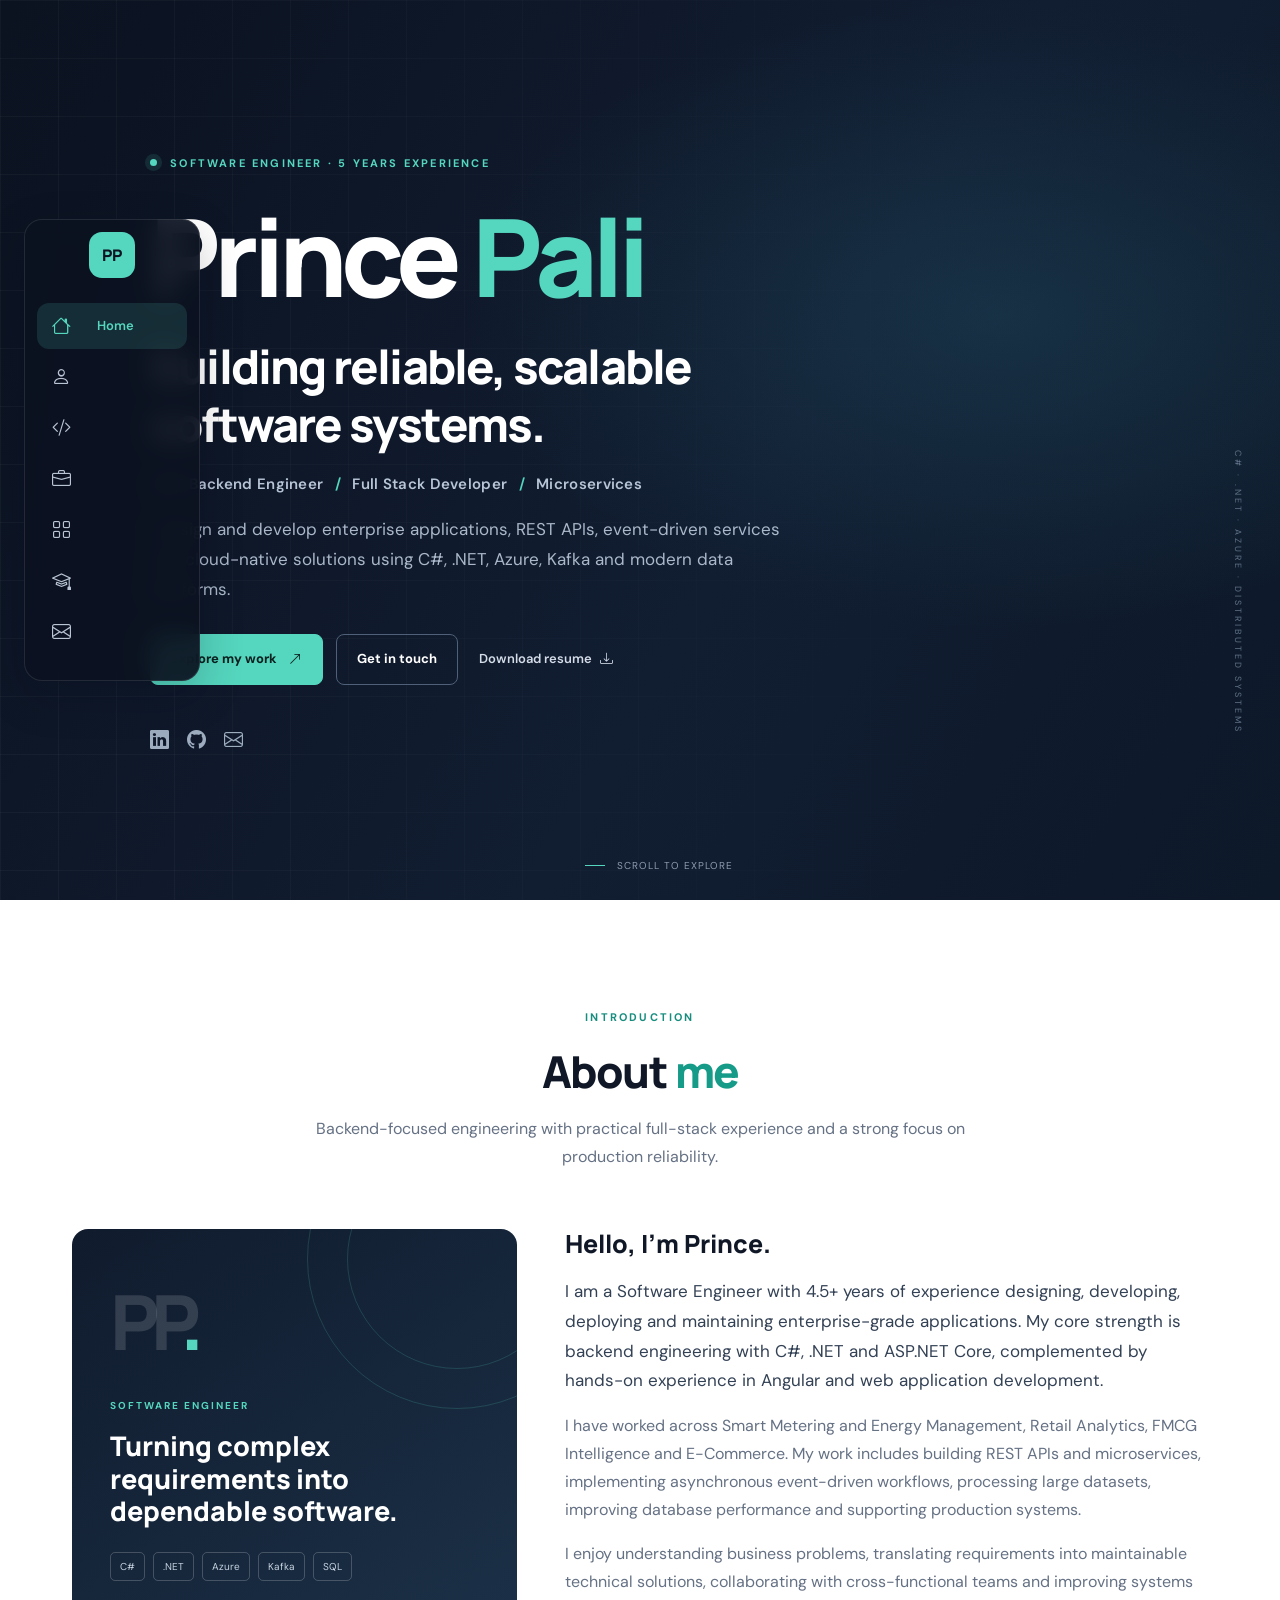
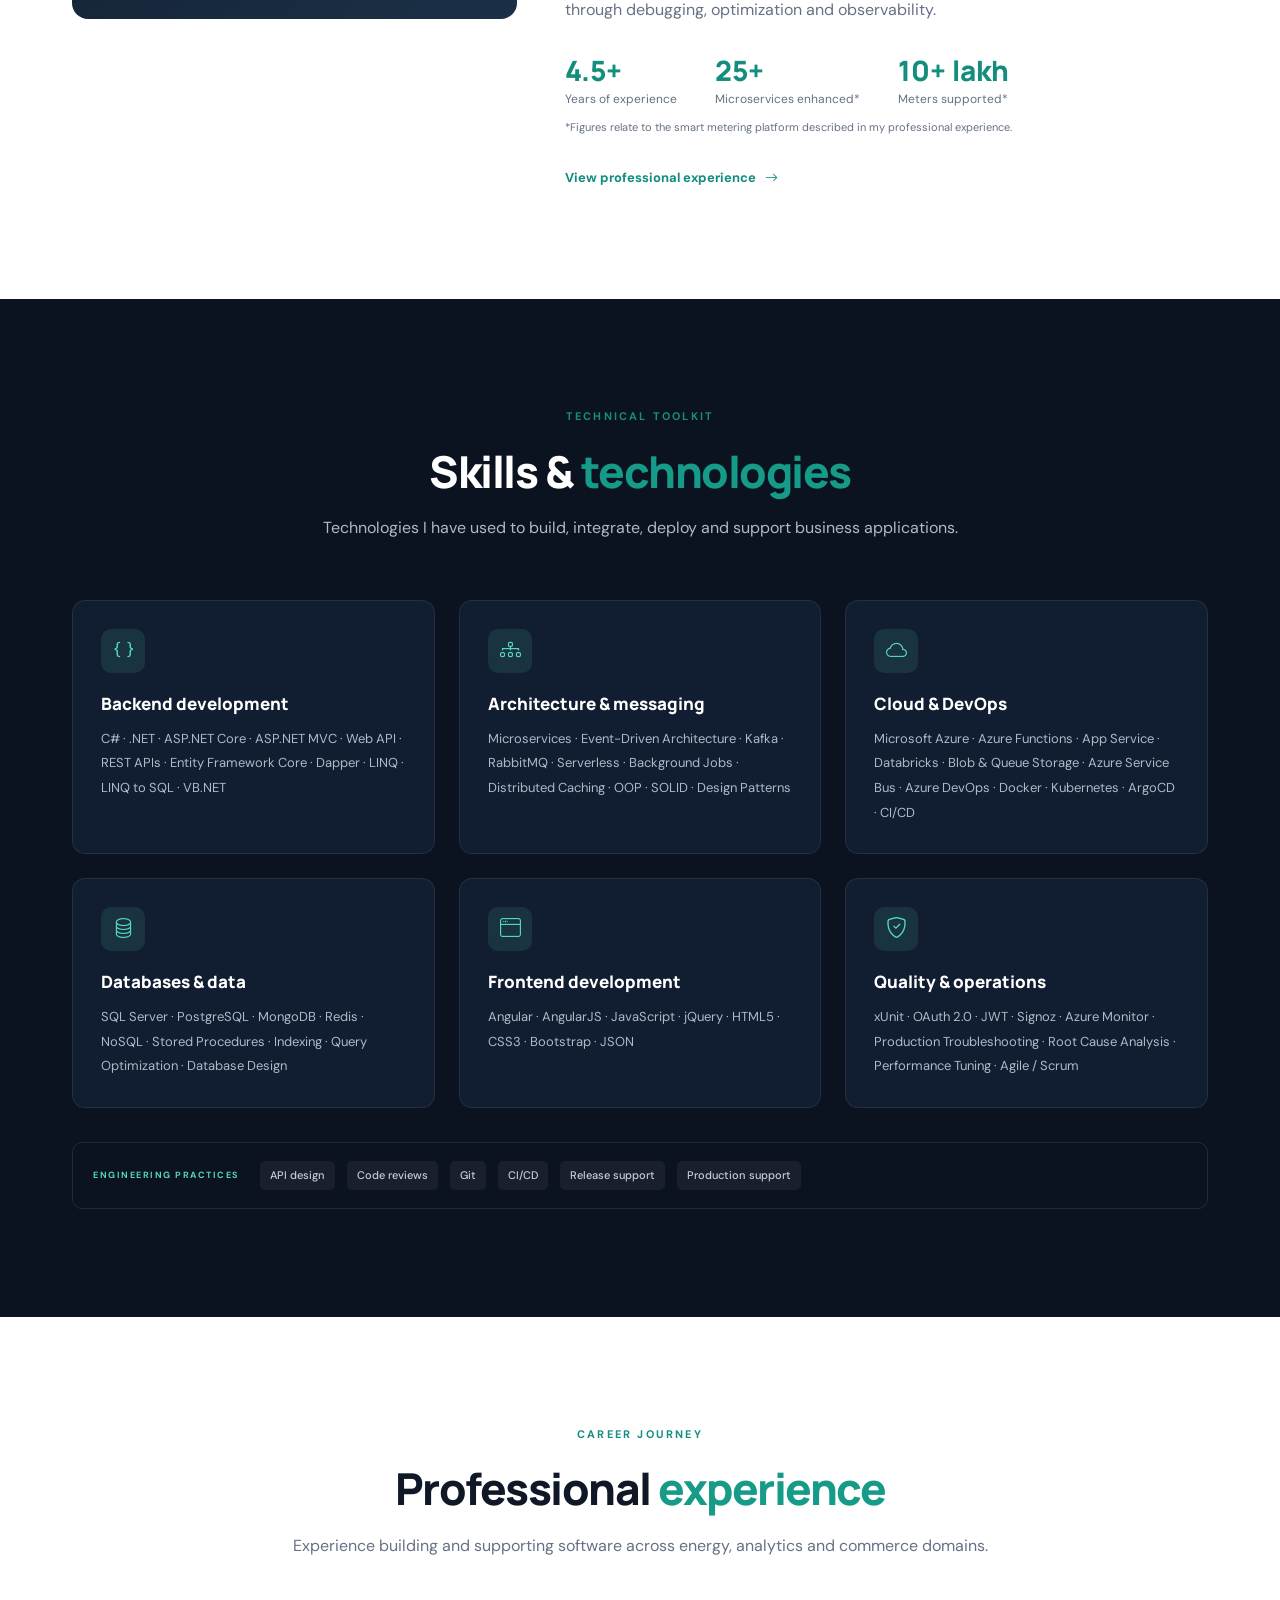
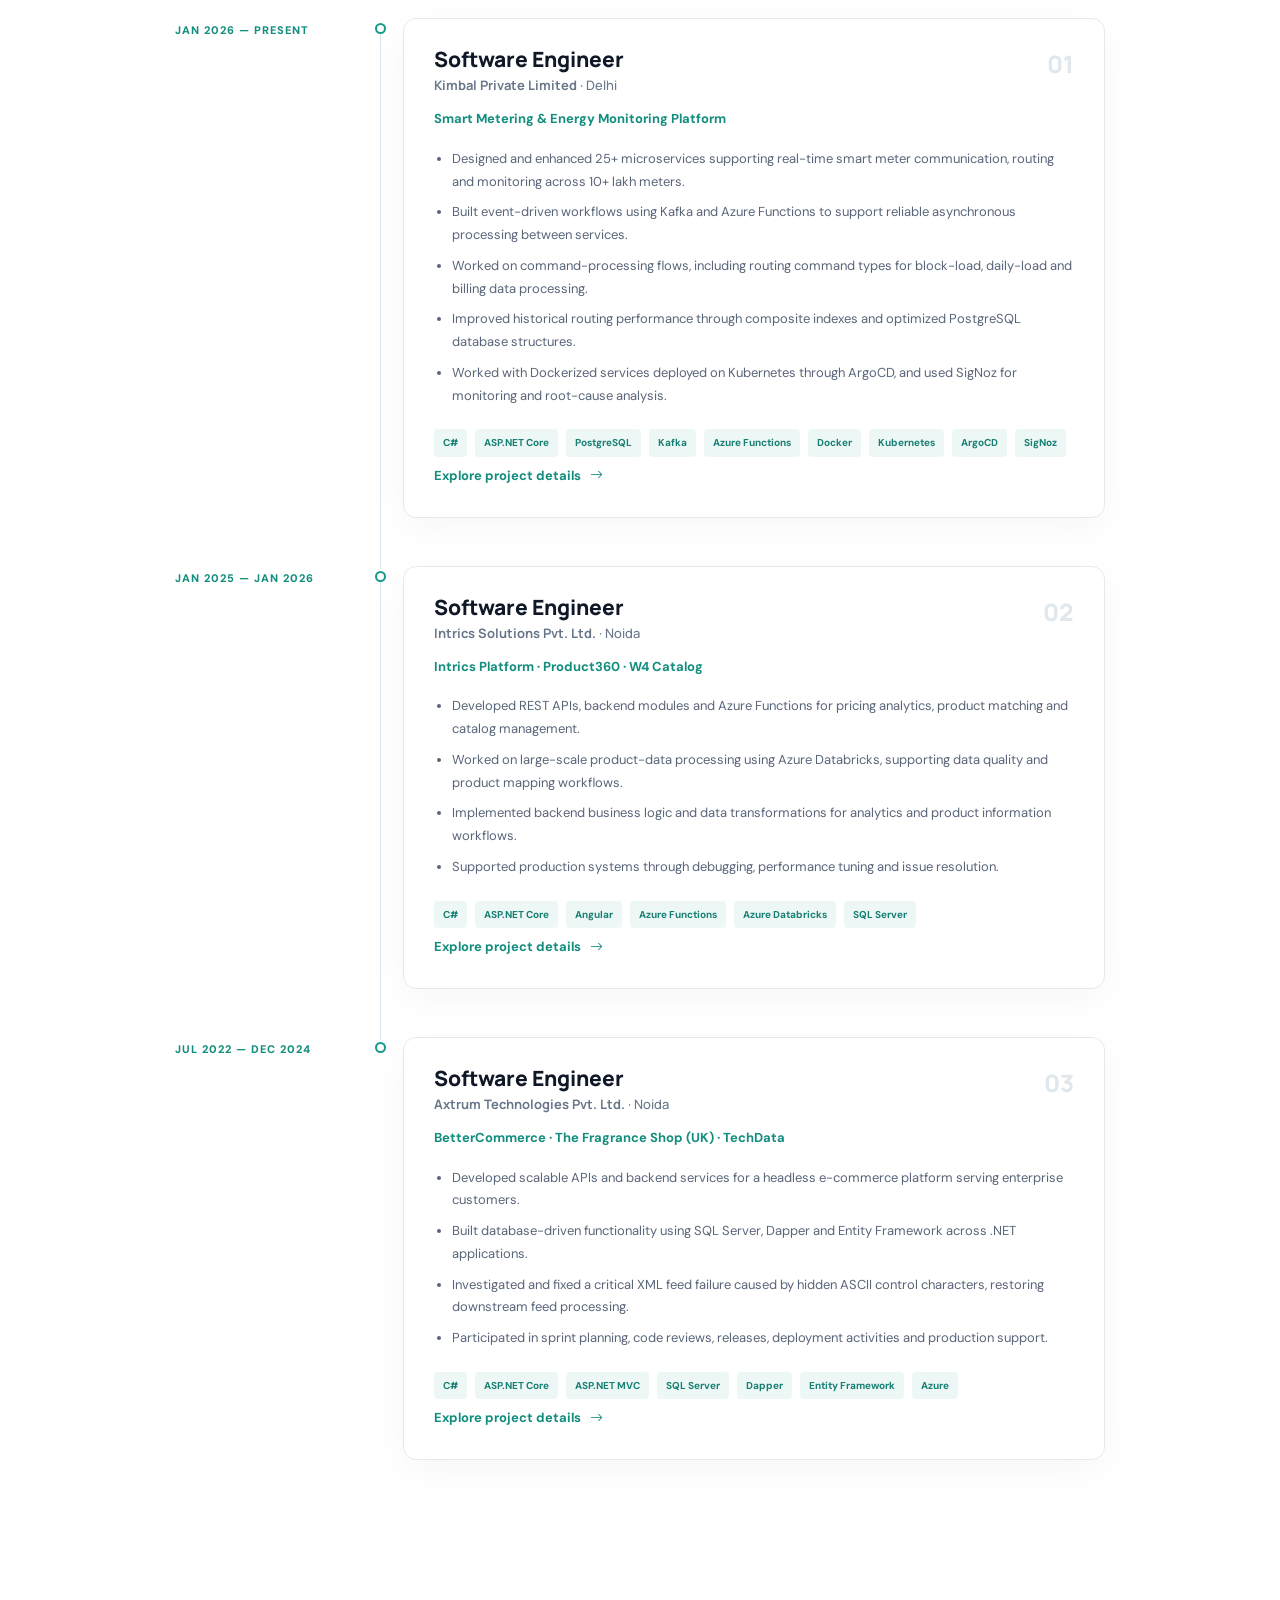
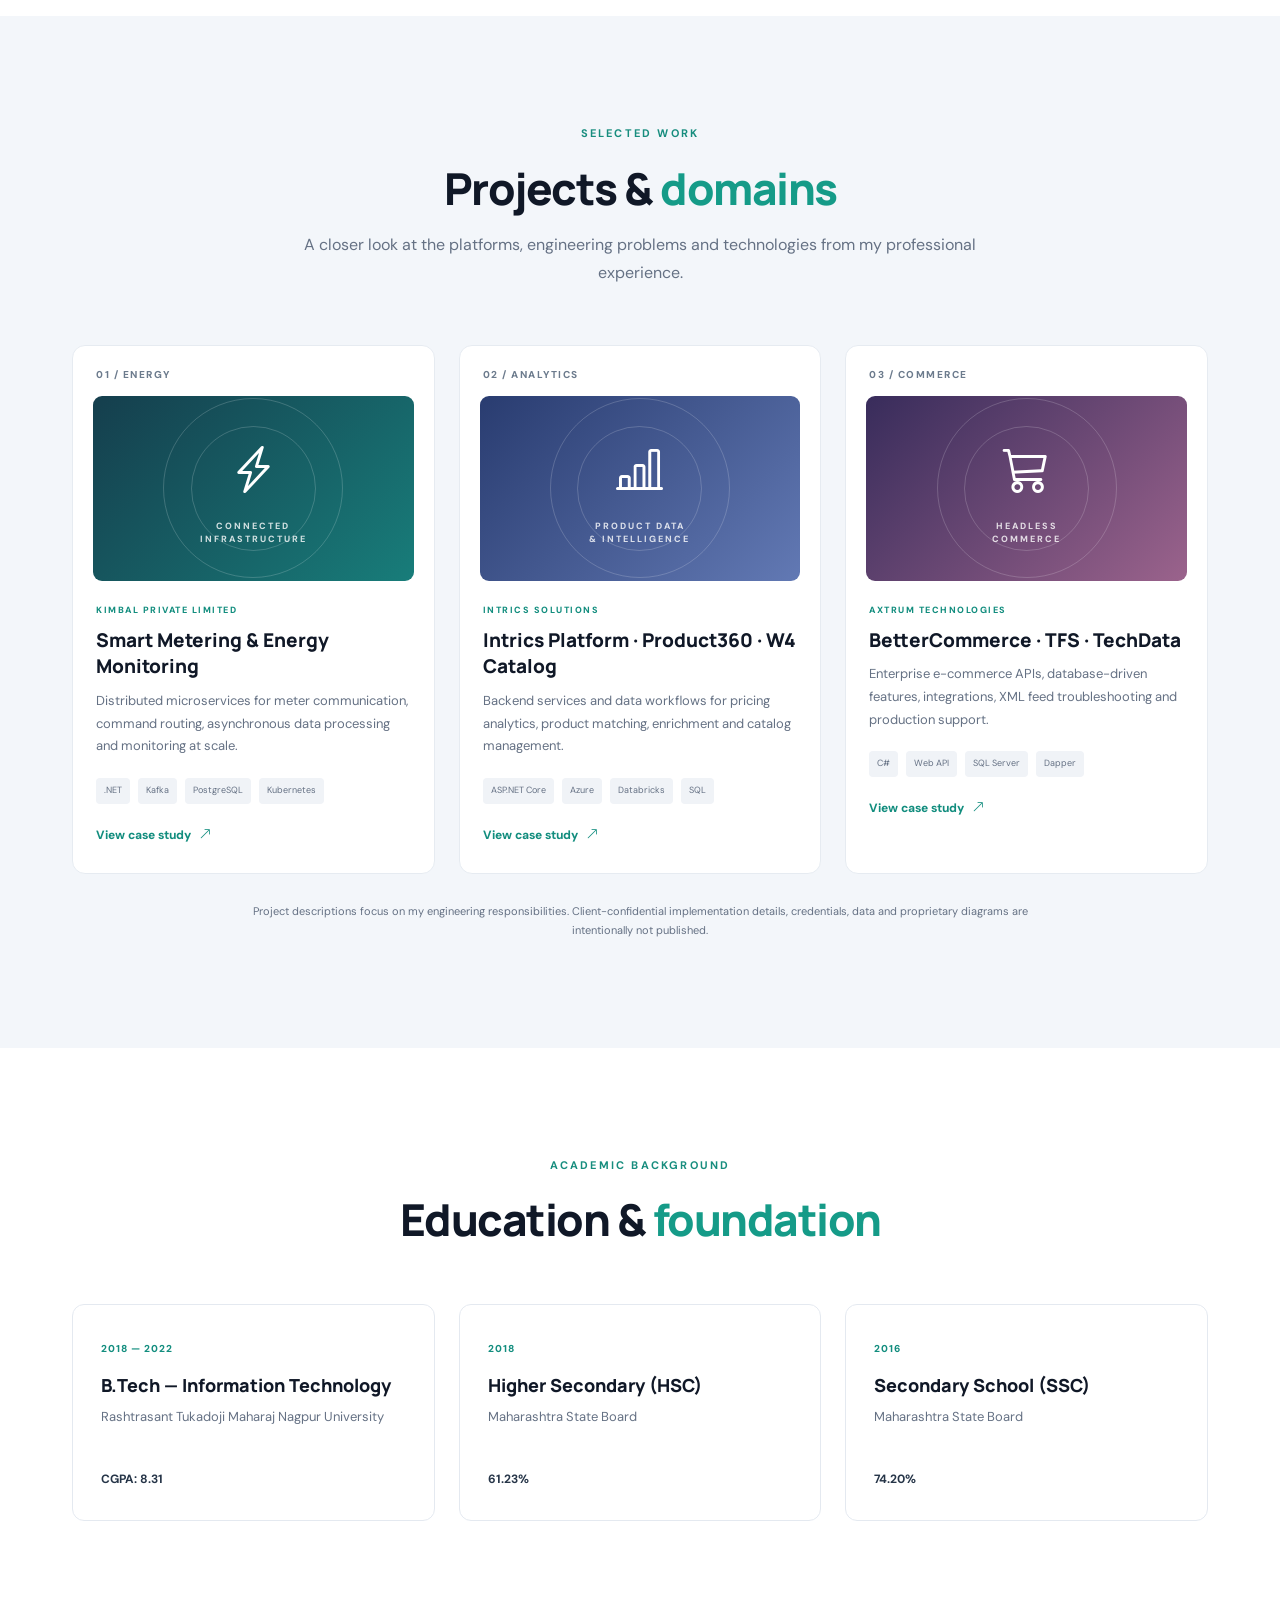
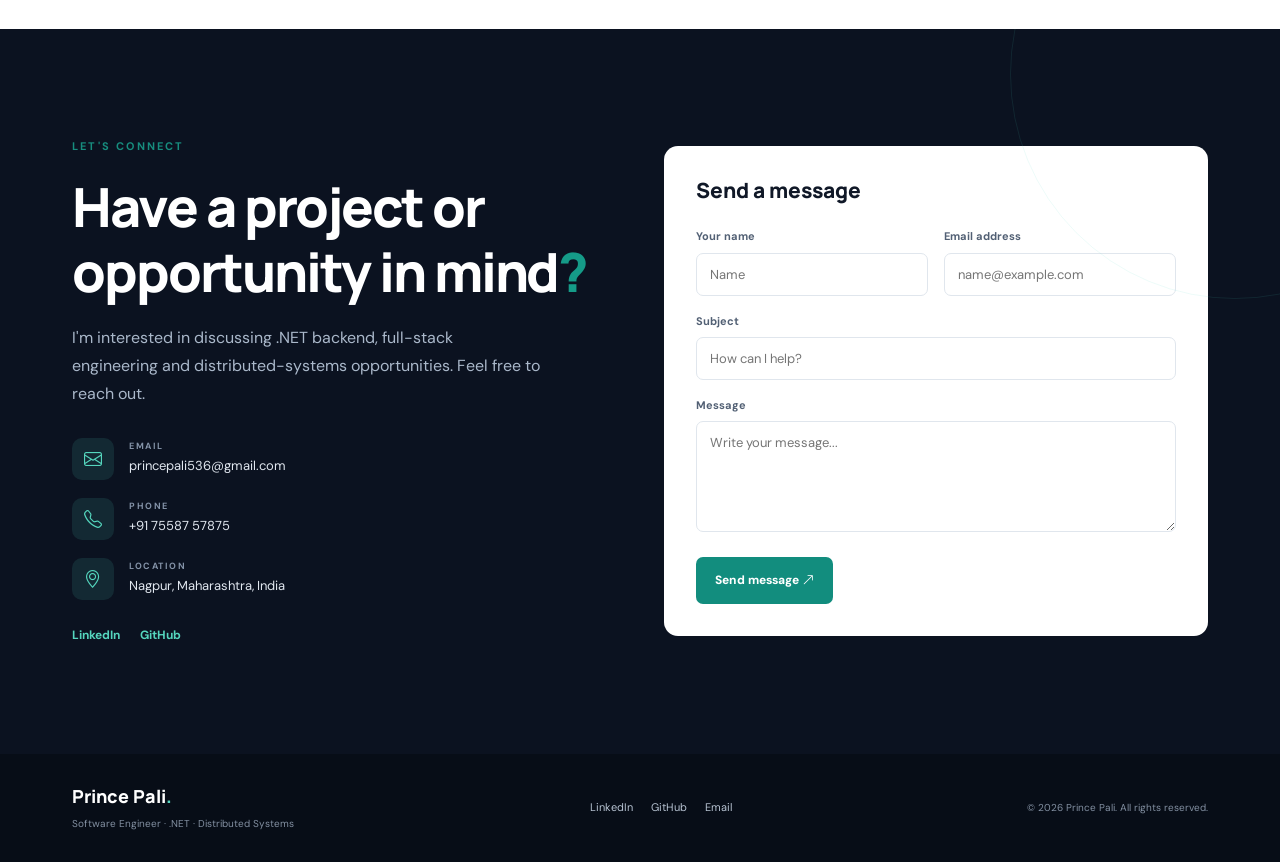
==== commit 5dc4b631: "code committed" ====
--- a/index.html
+++ b/index.html
@@ -44,7 +44,7 @@
         <section id="hero" class="hero">
             <div class="hero-grid"></div>
             <div class="container hero-content" data-aos="fade-up">
-                <p class="eyebrow"><span class="status-dot"></span> SOFTWARE ENGINEER · 4.5+ YEARS EXPERIENCE</p>
+                <p class="eyebrow"><span class="status-dot"></span> SOFTWARE ENGINEER · 5 YEARS EXPERIENCE</p>
                 <h1>Prince <span>Pali</span></h1>
                 <h2>Building reliable, scalable<br class="d-none d-md-block"> software systems.</h2>
                 <p class="hero-roles">.NET Backend Engineer <span>/</span> Full Stack Developer <span>/</span> Microservices</p>
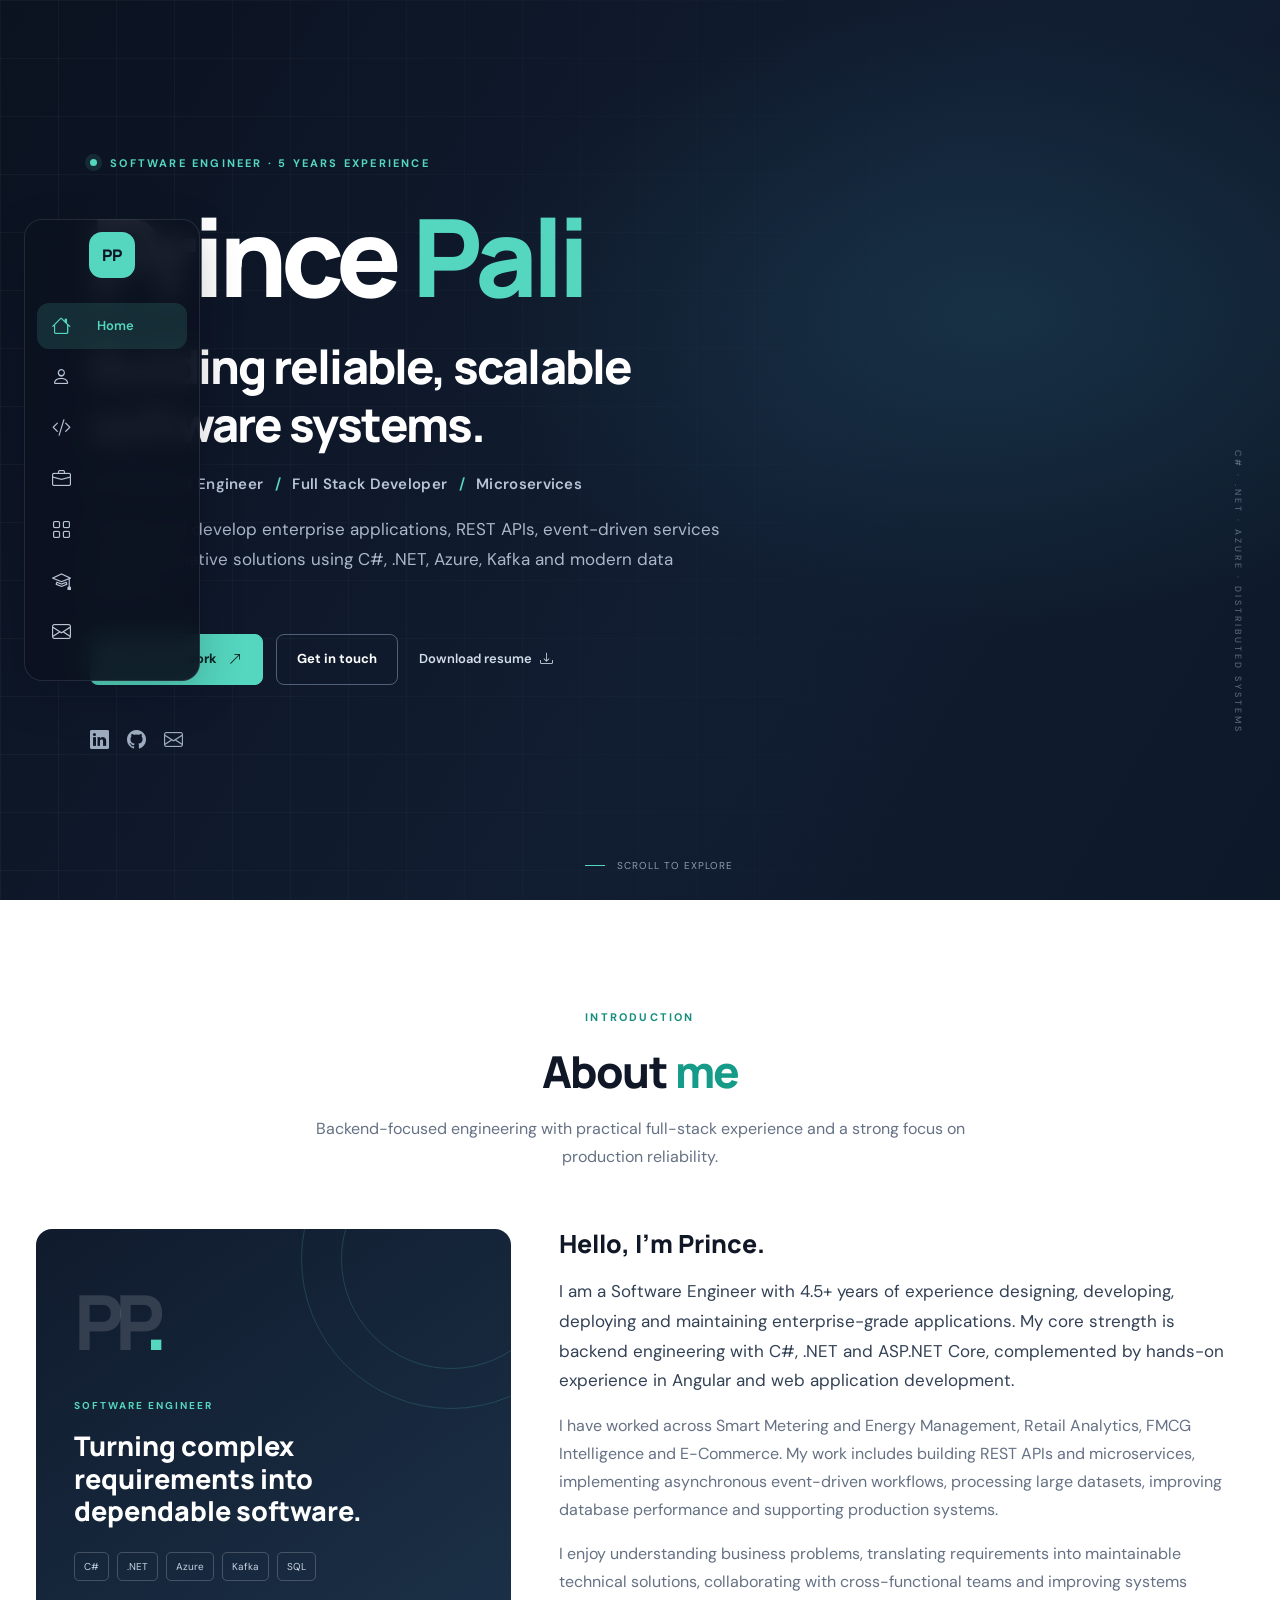
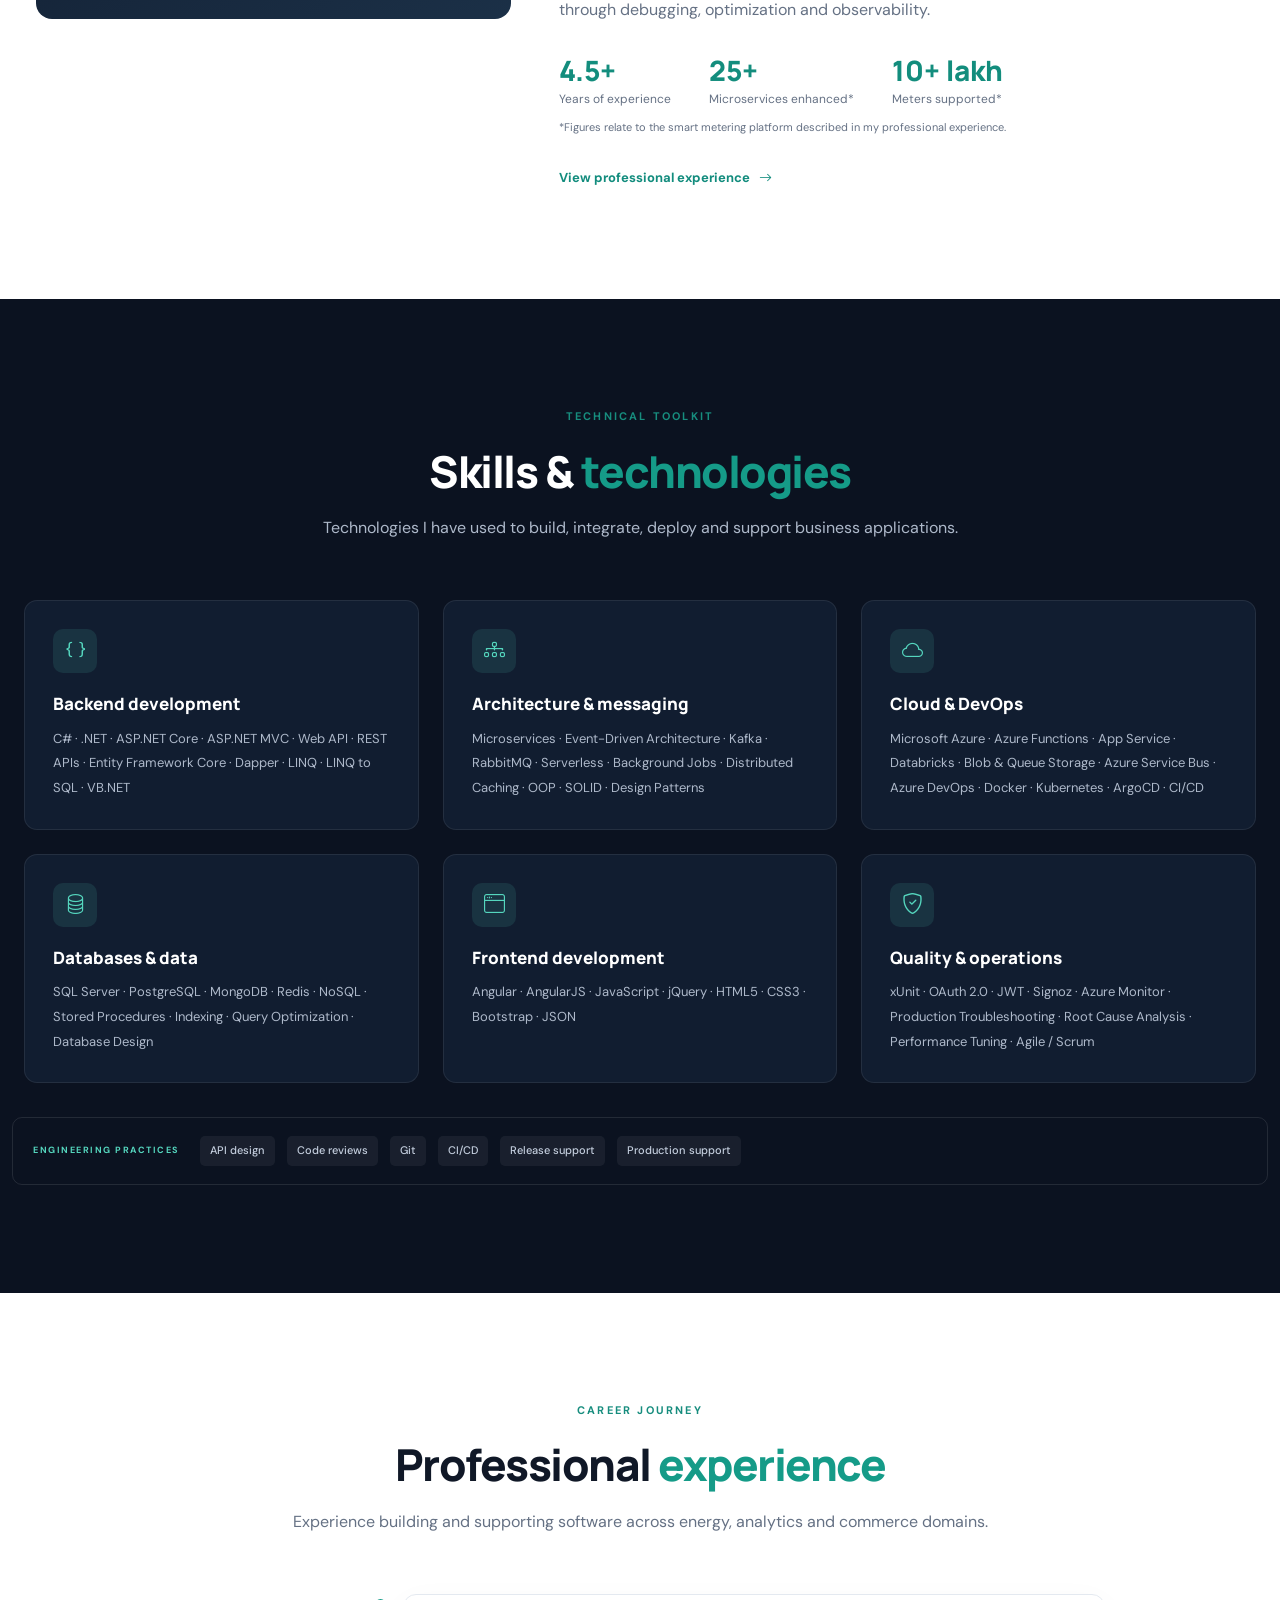
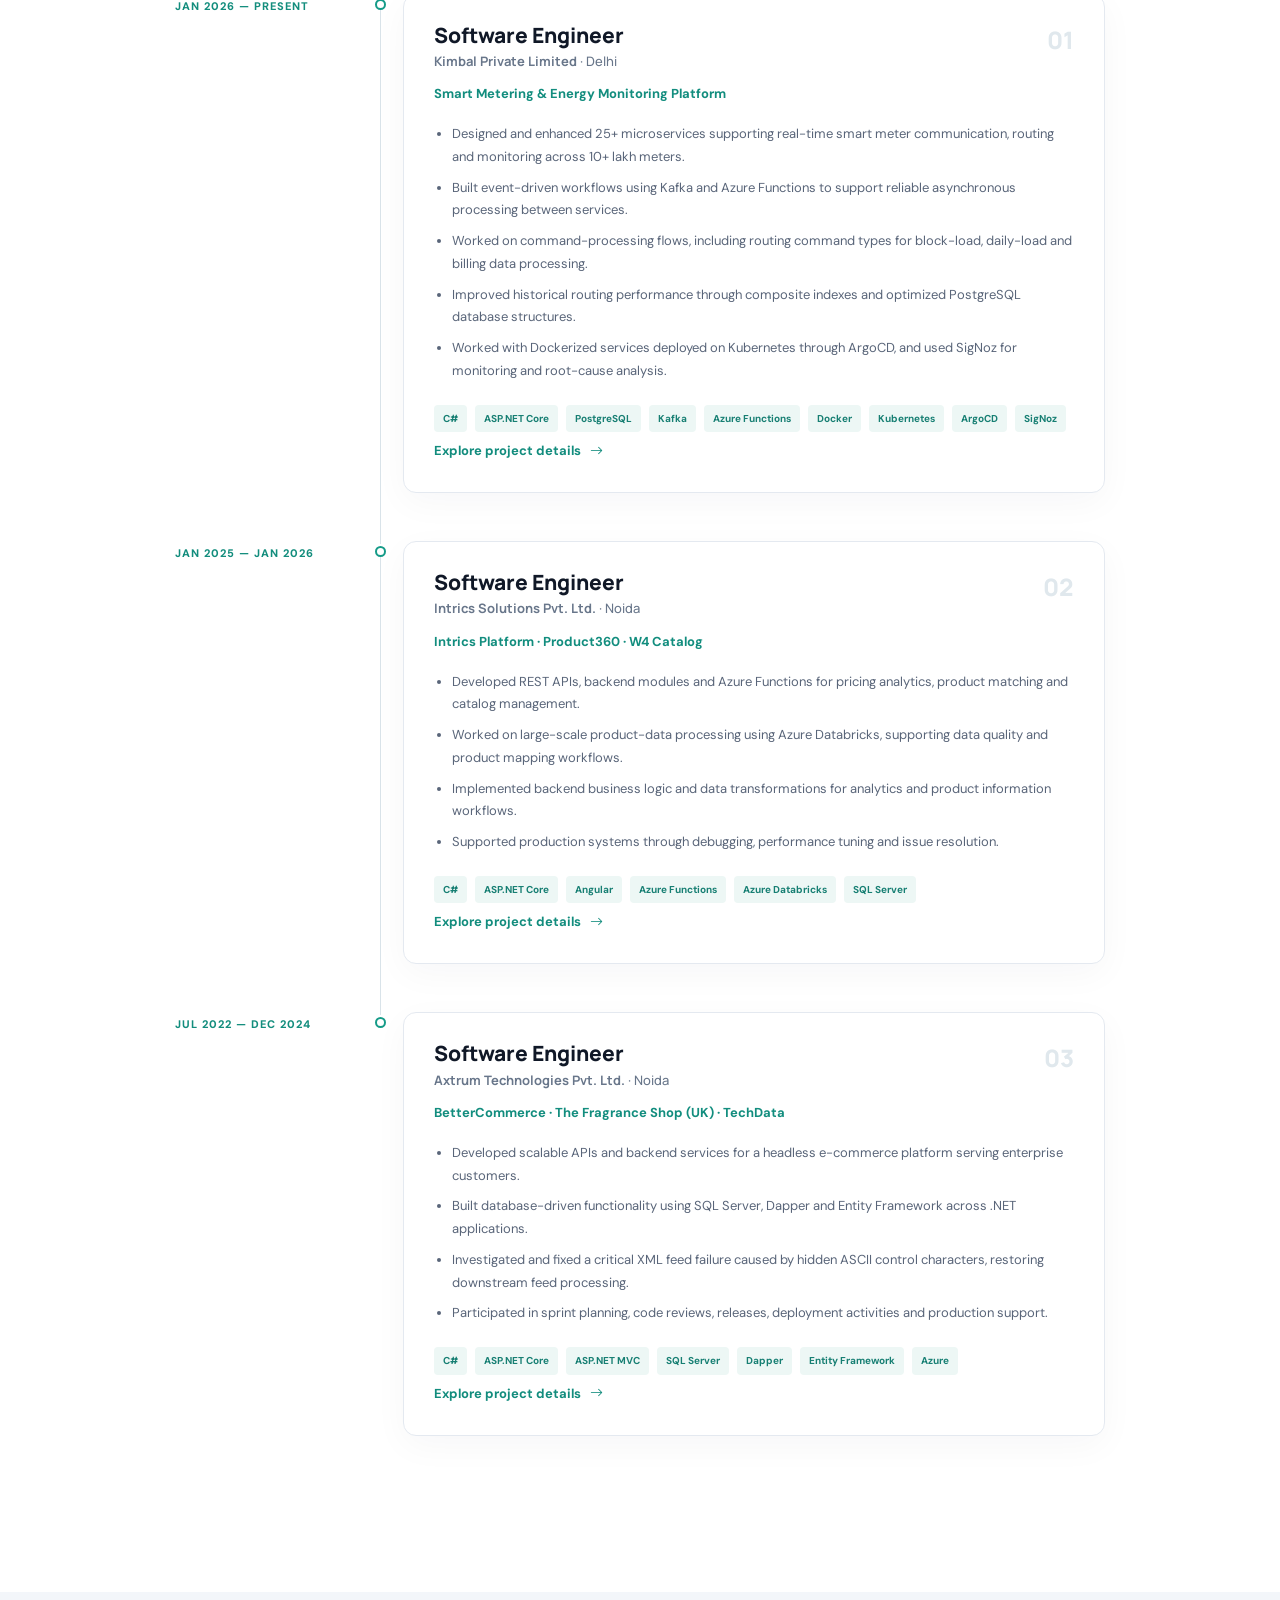
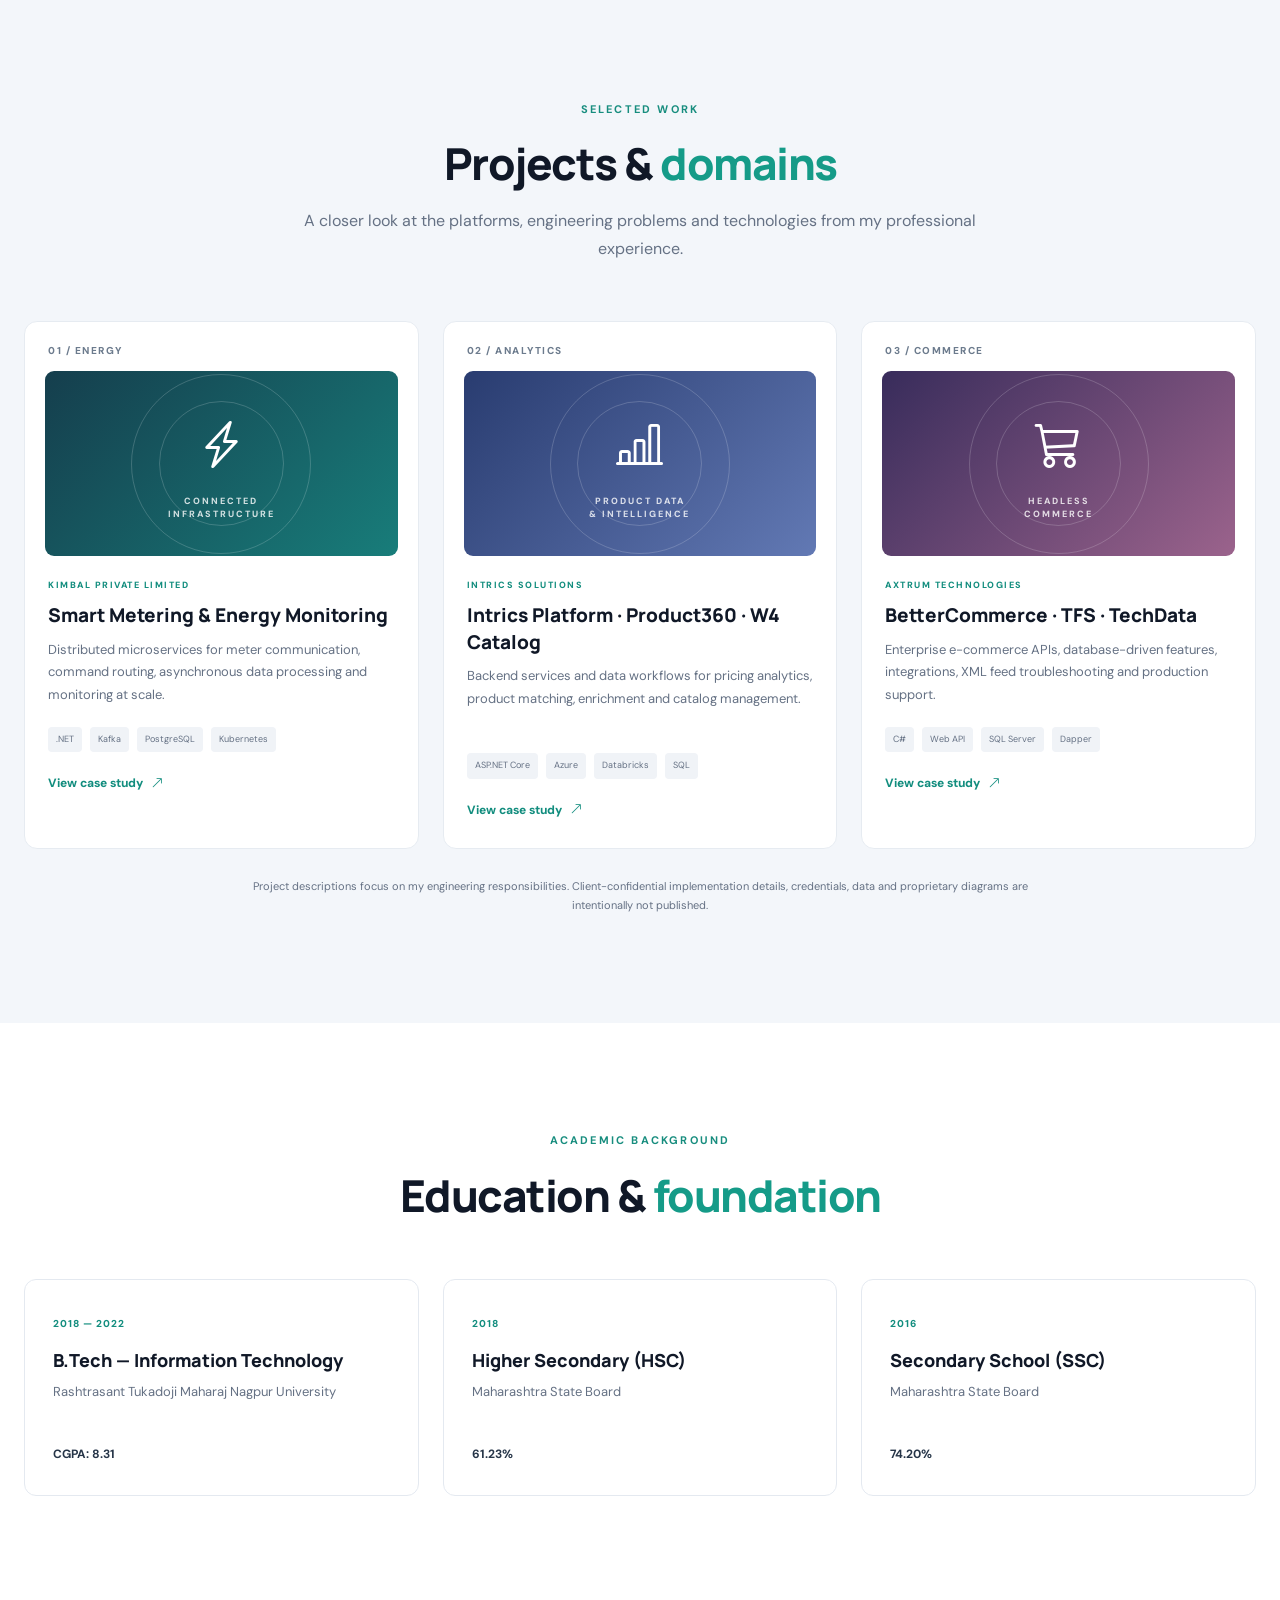
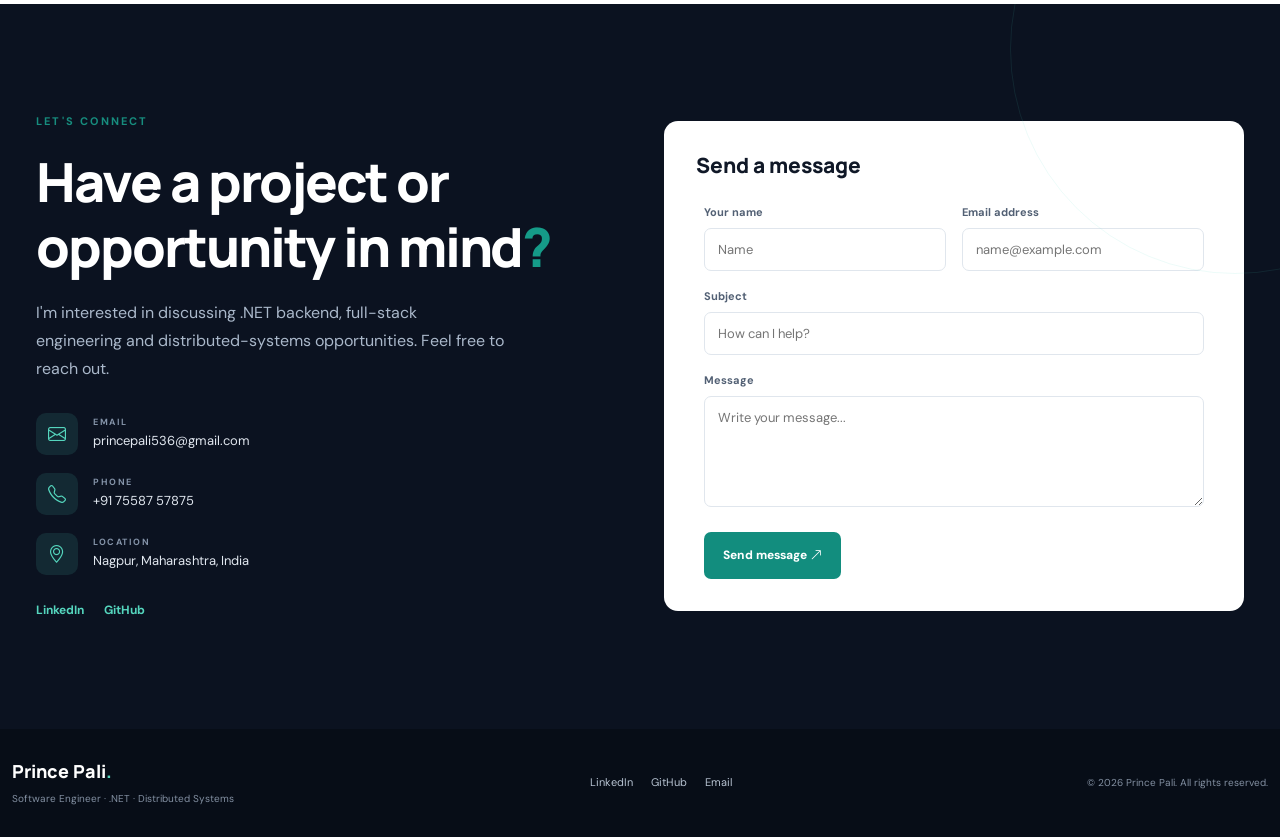
==== commit 30e23ebc: "code committed error resolved" ====
--- a/index.html
+++ b/index.html
@@ -260,10 +260,20 @@
     <footer class="site-footer"><div class="container d-flex flex-column flex-md-row justify-content-between align-items-center gap-3"><div><strong>Prince Pali<span>.</span></strong><p>Software Engineer · .NET · Distributed Systems</p></div><div class="footer-links"><a href="https://www.linkedin.com/in/princepali/" target="_blank" rel="noopener">LinkedIn</a><a href="https://github.com/princepali" target="_blank" rel="noopener">GitHub</a><a href="mailto:princepali536@gmail.com">Email</a></div><small>© <span id="year"></span> Prince Pali. All rights reserved.</small></div></footer>
 
     <a href="#" class="back-to-top" aria-label="Back to top"><i class="bi bi-arrow-up"></i></a>
+    <!-- Vendor JS Files -->
     <script src="assets/vendor/bootstrap/js/bootstrap.bundle.min.js"></script>
+    <script src="assets/vendor/php-email-form/validate.js"></script>
     <script src="assets/vendor/aos/aos.js"></script>
+    <script src="assets/vendor/typed.js/typed.umd.js"></script>
+    <script src="assets/vendor/purecounter/purecounter_vanilla.js"></script>
+    <script src="assets/vendor/waypoints/noframework.waypoints.js"></script>
+    <script src="assets/vendor/glightbox/js/glightbox.min.js"></script>
+    <script src="assets/vendor/imagesloaded/imagesloaded.pkgd.min.js"></script>
+    <script src="assets/vendor/isotope-layout/isotope.pkgd.min.js"></script>
+    <script src="assets/vendor/swiper/swiper-bundle.min.js"></script>
     <script src="assets/js/main.js"></script>
-    <script>document.getElementById('year').textContent = new Date().getFullYear();
+    <script>
+document.getElementById('year').textContent = new Date().getFullYear();
     const toggle = document.querySelector('.mobile-nav-toggle');
     const header = document.getElementById('header');
     toggle.addEventListener('click', () => {
--- a/assets/css/style.css
+++ b/assets/css/style.css
@@ -1411,3 +1411,35 @@
         font-size: 18px
     }
 }
+
+
+/* Prevent horizontal overflow on mobile */
+html,
+body {
+    width: 100%;
+    max-width: 100%;
+    overflow-x: hidden;
+}
+
+#main,
+section,
+.container,
+.row {
+    max-width: 100%;
+}
+
+.row {
+    margin-left: 0;
+    margin-right: 0;
+}
+
+#hero {
+    width: 100%;
+    max-width: 100%;
+    overflow: hidden;
+}
+
+img {
+    max-width: 100%;
+    height: auto;
+}
